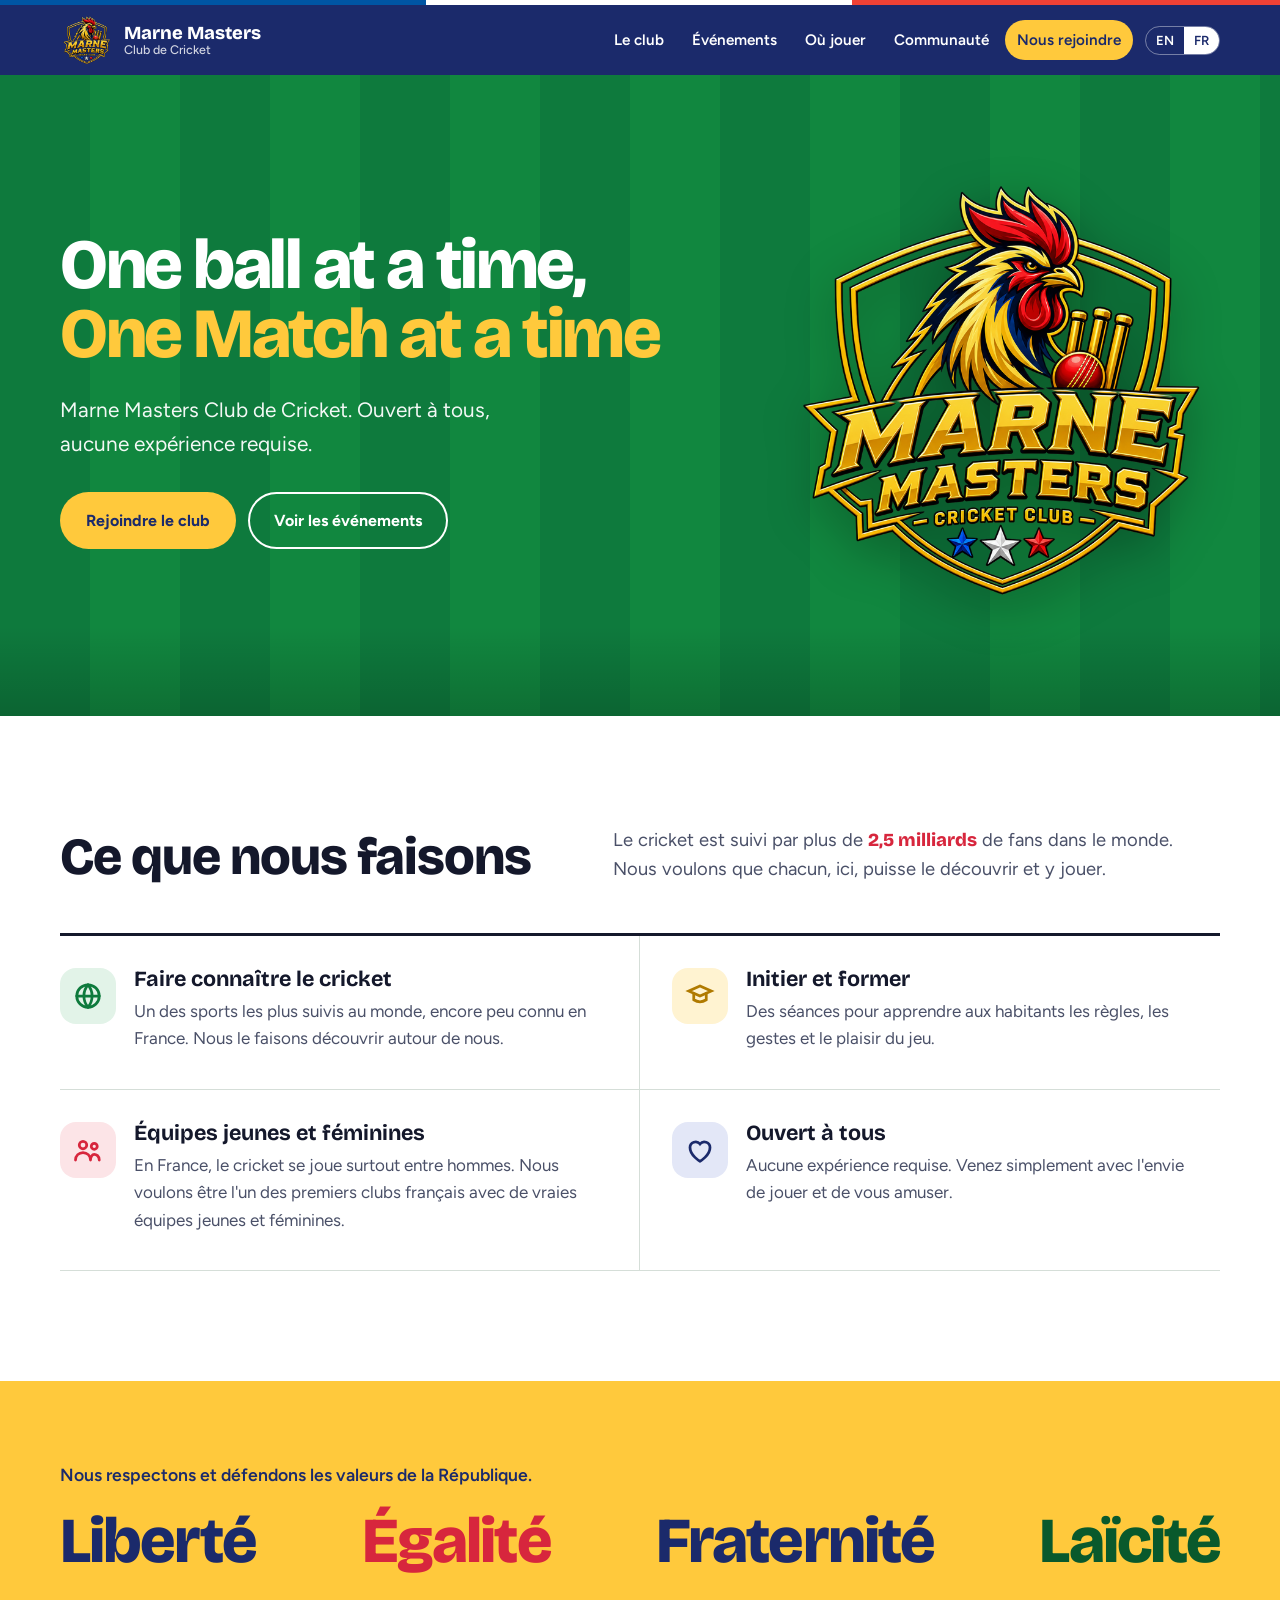
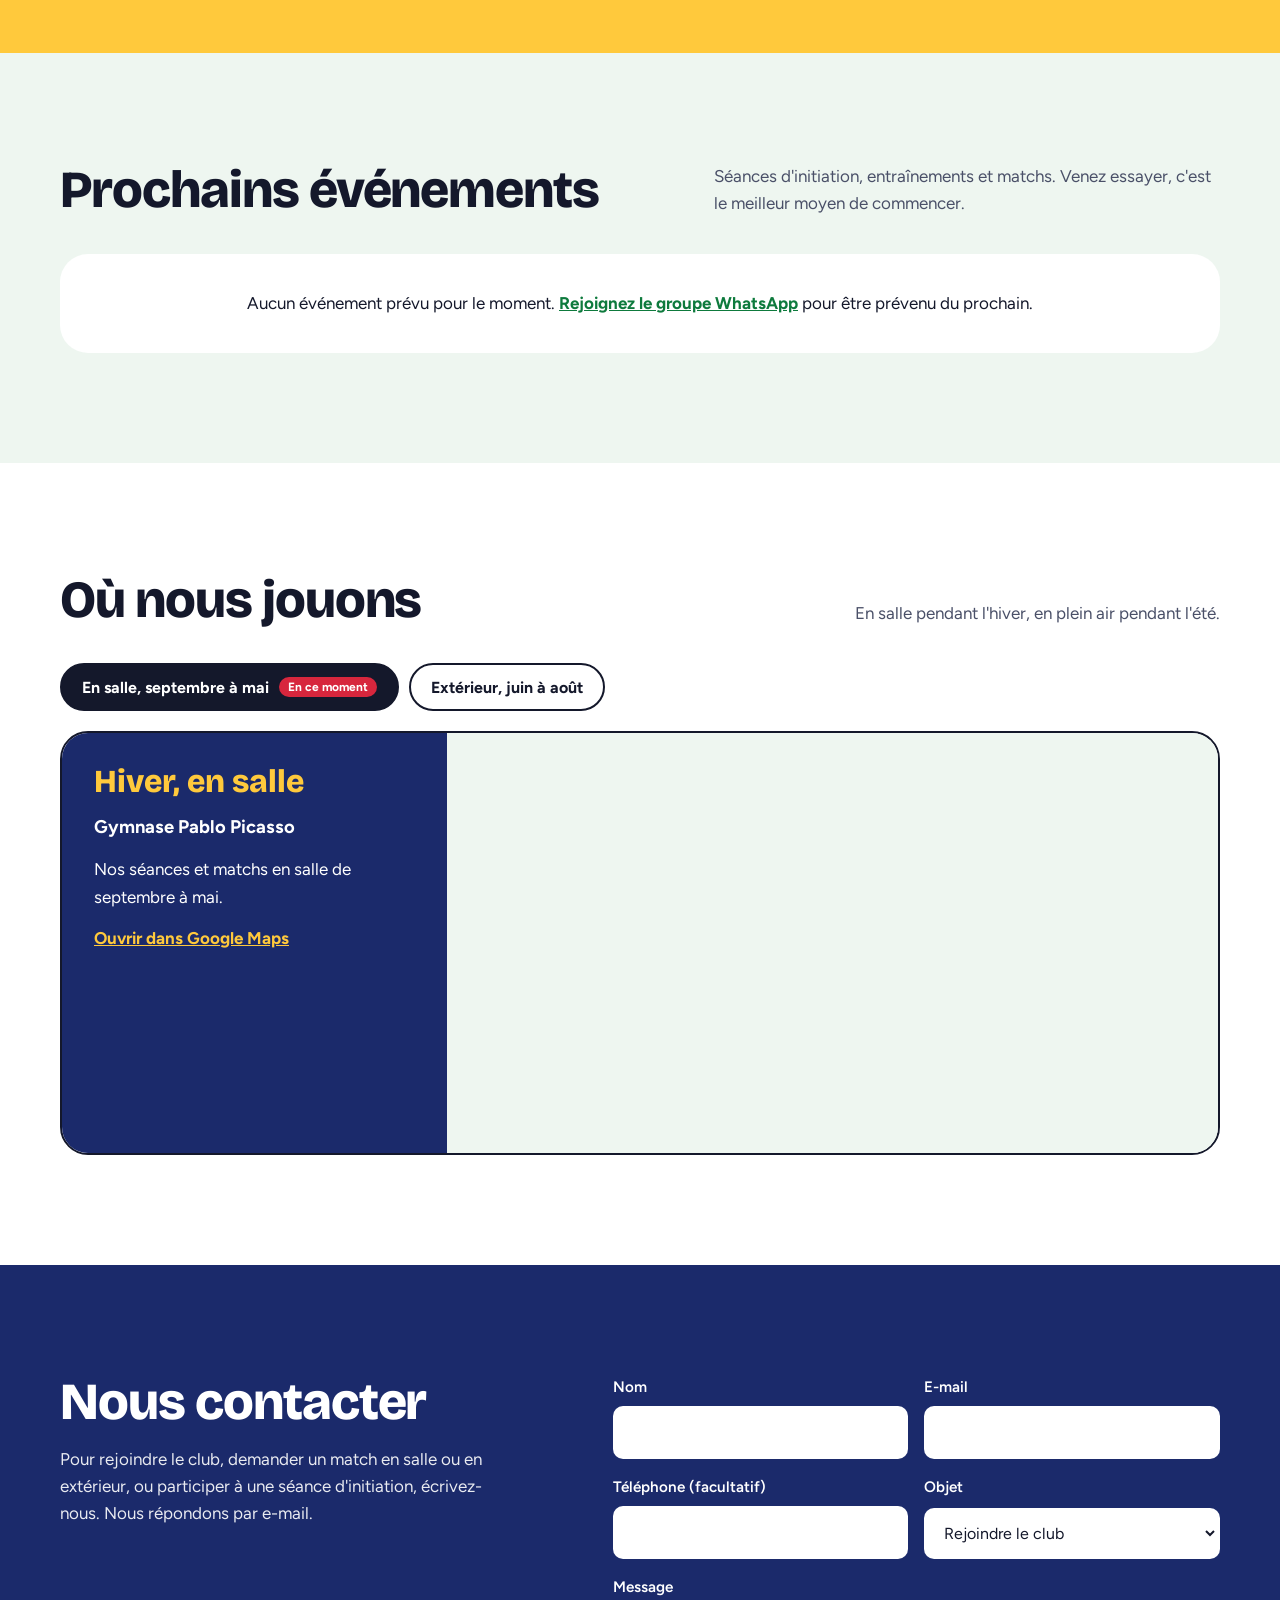
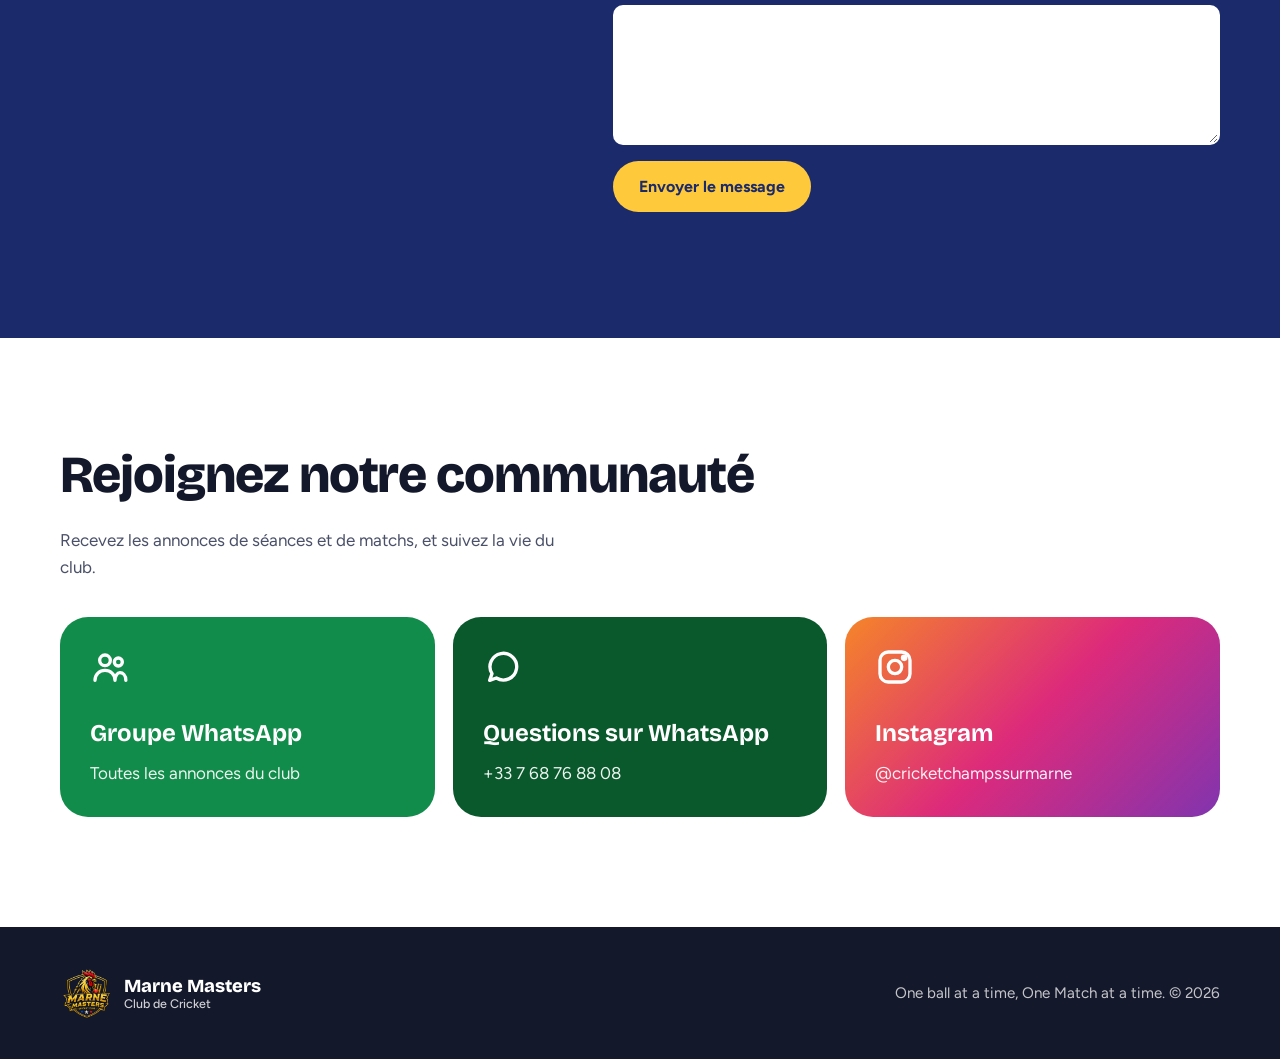
==== index.html @ bacef076 "Add files via upload" ====
<!DOCTYPE html>
<html lang="fr">
<head>
<meta charset="UTF-8">
<meta name="viewport" content="width=device-width, initial-scale=1, viewport-fit=cover">
<title>Marne Masters Club de Cricket</title>
<meta name="description" content="Marne Masters Club de Cricket. One ball at a time, One Match at a time. Ouvert à tous, débutants bienvenus.">
<link rel="icon" type="image/png" href="favicon.png">
<link rel="apple-touch-icon" href="logo.png">
<meta property="og:image" content="logo.png">
<link rel="preconnect" href="https://fonts.googleapis.com">
<link rel="preconnect" href="https://fonts.gstatic.com" crossorigin>
<link href="https://fonts.googleapis.com/css2?family=Bricolage+Grotesque:opsz,wght@12..96,500;12..96,700;12..96,800&family=Figtree:wght@400;500;600;700&display=swap" rel="stylesheet">
<script>
  /* Placeholder badge shown until a logo.png file is added next to this page */
  window.LOGO_FALLBACK = "data:image/svg+xml;utf8," + encodeURIComponent(
    '<svg xmlns="http://www.w3.org/2000/svg" viewBox="0 0 200 200">' +
    '<circle cx="100" cy="100" r="96" fill="#1B2A6B"/>' +
    '<circle cx="100" cy="100" r="84" fill="none" stroke="#FFC93C" stroke-width="4"/>' +
    '<text x="100" y="112" text-anchor="middle" font-family="Arial Black,Arial,sans-serif" font-size="62" font-weight="900" fill="#fff">MM</text>' +
    '<text x="100" y="146" text-anchor="middle" font-family="Arial,sans-serif" font-size="15" font-weight="700" fill="#FFC93C" letter-spacing="3">CRICKET</text>' +
    '<circle cx="100" cy="52" r="13" fill="#D7263D"/>' +
    '<path d="M91 44 Q100 52 91 60 M109 44 Q100 52 109 60" stroke="#fff" stroke-width="1.6" fill="none"/>' +
    '</svg>');
</script>
<style>
:root{
  --pitch:#0E7A3D;
  --pitch-dark:#09592C;
  --navy:#1B2A6B;
  --red:#D7263D;
  --sun:#FFC93C;
  --ink:#14182B;
  --paper:#FFFFFF;
  --mist:#EEF6F0;
  --muted:#4A5068;
  --line:#D5DED8;
  --radius-lg:28px;
  --radius-sm:10px;
}
@media (prefers-color-scheme: dark){
  :root:not([data-theme="light"]){
    --ink:#EEF1F7; --paper:#0F1424; --mist:#151C30; --muted:#AAB1C7; --line:#2A3350;
  }
}
:root[data-theme="dark"]{
  --ink:#EEF1F7; --paper:#0F1424; --mist:#151C30; --muted:#AAB1C7; --line:#2A3350;
}
*,*::before,*::after{box-sizing:border-box}
:root{padding-top:env(safe-area-inset-top,0px);padding-bottom:env(safe-area-inset-bottom,0px)}
html{scroll-behavior:smooth;scroll-padding-top:calc(76px + env(safe-area-inset-top,0px))}
body{margin:0;font-family:"Figtree",system-ui,-apple-system,"Segoe UI",Arial,sans-serif;font-size:1.0625rem;line-height:1.6;color:var(--ink);background:var(--paper)}
img{max-width:100%;display:block}
a{color:inherit}
h1,h2,h3{font-family:"Bricolage Grotesque","Figtree",system-ui,sans-serif;line-height:1.05;margin:0}
h2{font-size:clamp(2rem,4.5vw,3.25rem);font-weight:800;letter-spacing:-.02em}
h3{font-size:1.35rem;font-weight:700}
p{margin:0}
.wrap{width:min(1160px,100% - 40px);margin-inline:auto}
:focus-visible{outline:3px solid var(--sun);outline-offset:3px;border-radius:6px}
@media (prefers-reduced-motion: reduce){*{animation:none!important;transition:none!important;scroll-behavior:auto!important}}

/* ---------- Header ---------- */
.tricolore{height:5px;background:linear-gradient(90deg,#0055A4 0 33.3%,#fff 33.3% 66.6%,#EF4135 66.6%)}
header.top{position:sticky;top:env(safe-area-inset-top,0px);z-index:50;background:var(--navy);color:#fff}
.nav{display:flex;align-items:center;gap:20px;height:70px}
.brand{display:flex;align-items:center;gap:12px;text-decoration:none;font-family:"Bricolage Grotesque",sans-serif;font-weight:800;font-size:1.15rem;line-height:1.1}
.brand img{width:52px;height:52px;object-fit:contain}
.brand small{display:block;font-family:"Figtree",sans-serif;font-weight:500;font-size:.78rem;opacity:.8}
.links{display:flex;gap:4px;margin-left:auto;align-items:center}
.links a{text-decoration:none;padding:8px 12px;border-radius:999px;font-weight:600;font-size:.95rem}
.links a:hover{background:rgba(255,255,255,.12)}
.links a.cta{background:var(--sun);color:var(--navy)}
.links a.cta:hover{background:#ffd76a}
.lang{display:flex;border:1.5px solid rgba(255,255,255,.4);border-radius:999px;overflow:hidden;margin-left:8px}
.lang button{background:none;border:0;color:#fff;font:600 .82rem "Figtree",sans-serif;padding:6px 10px;cursor:pointer}
.lang button[aria-pressed="true"]{background:#fff;color:var(--navy)}
.menu-btn{display:none;margin-left:auto;background:none;border:2px solid rgba(255,255,255,.5);color:#fff;border-radius:10px;padding:6px 12px;font:600 .95rem "Figtree",sans-serif;cursor:pointer}
@media (max-width:900px){
  .menu-btn{display:block}
  .links{display:none;position:absolute;left:0;right:0;top:100%;flex-direction:column;align-items:stretch;background:var(--navy);padding:12px 20px 20px;gap:6px}
  .links.open{display:flex}
  .links a{padding:12px 14px}
  .lang{margin:6px 0 0;align-self:flex-start}
}

/* ---------- Hero: a mown cricket field ---------- */
.hero{position:relative;overflow:hidden;color:#fff;background:
  repeating-linear-gradient(90deg,var(--pitch) 0 90px,#11873F 90px 180px);}
.hero::after{content:"";position:absolute;inset:auto 0 0 0;height:90px;background:linear-gradient(transparent,rgba(0,0,0,.18))}
.hero-grid{position:relative;z-index:1;display:grid;grid-template-columns:1.35fr .9fr;gap:40px;align-items:center;padding:clamp(56px,9vw,110px) 0 clamp(70px,10vw,120px)}
.slogan{text-wrap:balance;font-size:clamp(2.4rem,5.6vw,4.4rem);font-weight:800;letter-spacing:-.035em;line-height:.98}
.slogan span{display:block}
.slogan span:last-child{color:var(--sun)}
.hero p.lead{margin-top:24px;font-size:clamp(1.1rem,1.8vw,1.3rem);max-width:34ch;opacity:.95}
.btns{display:flex;flex-wrap:wrap;gap:12px;margin-top:32px}
.btn{display:inline-flex;align-items:center;gap:10px;padding:14px 24px;border-radius:999px;font-weight:700;text-decoration:none;font-size:1rem;border:2px solid transparent;cursor:pointer;font-family:inherit}
.btn-sun{background:var(--sun);color:var(--navy)}
.btn-sun:hover{background:#ffd76a}
.btn-ghost{border-color:#fff;color:#fff;background:transparent}
.btn-ghost:hover{background:rgba(255,255,255,.12)}
.badge-wrap{position:relative;justify-self:center;width:min(440px,82vw)}
.badge{width:100%;height:auto;filter:drop-shadow(0 14px 24px rgba(0,0,0,.35));animation:land .9s cubic-bezier(.2,.9,.3,1.2) .2s both}
@keyframes land{from{opacity:0;transform:translateY(-40px) scale(.85) rotate(-6deg)}to{opacity:1;transform:none}}
/* the one moment of motion: a ball rolls in and settles at the badge */
@media (max-width:820px){.hero-grid{grid-template-columns:1fr}.badge-wrap{width:min(300px,76vw);order:-1}}

/* ---------- About ---------- */
section{padding:clamp(64px,9vw,110px) 0}
.intro{display:grid;grid-template-columns:1fr 1.2fr;gap:48px;align-items:end;margin-bottom:48px}
.intro p{color:var(--muted);font-size:1.15rem;max-width:52ch}
.fans{font-family:"Bricolage Grotesque",sans-serif;font-weight:800;color:var(--red)}
.pillars{display:grid;grid-template-columns:repeat(2,1fr);gap:0;border-top:3px solid var(--ink)}
.pillar{padding:32px 32px 36px 0;border-bottom:1px solid var(--line);display:grid;grid-template-columns:56px 1fr;gap:18px}
.pillar:nth-child(odd){border-right:1px solid var(--line)}
.pillar:nth-child(even){padding-left:32px}
.pillar .ico{width:56px;height:56px;border-radius:16px;display:grid;place-items:center}
.pillar p{color:var(--muted);margin-top:8px}
@media (max-width:820px){.intro{grid-template-columns:1fr;gap:16px}.pillars{grid-template-columns:1fr}.pillar,.pillar:nth-child(even){padding:28px 0;border-right:0}}

/* ---------- Values ---------- */
.values{background:var(--sun);color:var(--navy);padding:clamp(48px,7vw,80px) 0}
.values-row{display:flex;flex-wrap:wrap;justify-content:space-between;gap:8px 24px;margin-top:20px}
.values-row b{font-family:"Bricolage Grotesque",sans-serif;font-weight:800;font-size:clamp(2rem,5.5vw,4rem);letter-spacing:-.03em;line-height:1}
.values-row b:nth-child(2){color:var(--red)}
.values-row b:nth-child(4){color:var(--pitch-dark)}
.values p{font-weight:600;font-size:1.1rem}

/* ---------- Events ---------- */
.events{background:var(--mist)}
.section-head{display:flex;justify-content:space-between;align-items:end;gap:24px;flex-wrap:wrap;margin-bottom:36px}
.section-head p{color:var(--muted);max-width:46ch}
.event-list{display:grid;gap:16px}
.event{display:grid;grid-template-columns:110px 1fr auto;gap:28px;align-items:center;background:var(--paper);border-radius:var(--radius-lg);padding:22px 28px;border-left:8px solid var(--pitch)}
.event:nth-child(3n+2){border-left-color:var(--red)}
.event:nth-child(3n+3){border-left-color:var(--navy)}
.date{text-align:center;line-height:1}
.date .d{font-family:"Bricolage Grotesque",sans-serif;font-weight:800;font-size:3rem}
.date .m{font-weight:700;font-size:1rem;margin-top:4px;text-transform:capitalize}
.date .w{font-size:.85rem;color:var(--muted);margin-top:4px;text-transform:capitalize}
.event .meta{color:var(--muted);font-weight:600;font-size:.95rem;margin-top:6px}
.event .details{margin-top:6px}
.tag{background:var(--sun);color:var(--navy);font-weight:700;font-size:.85rem;padding:6px 14px;border-radius:999px;white-space:nowrap}
.empty{background:var(--paper);border-radius:var(--radius-lg);padding:36px;text-align:center}
.empty a{font-weight:700;color:var(--pitch)}
@media (max-width:640px){.event{grid-template-columns:72px 1fr;padding:20px}.date .d{font-size:2.2rem}.tag{grid-column:2;justify-self:start}}

/* ---------- Map ---------- */
.tabs{display:flex;gap:10px;flex-wrap:wrap;margin-bottom:20px}
.tab{font:700 1rem "Figtree",sans-serif;padding:12px 20px;border-radius:999px;border:2px solid var(--ink);background:transparent;color:var(--ink);cursor:pointer;display:flex;align-items:center;gap:10px}
.tab[aria-selected="true"]{background:var(--ink);color:var(--paper)}
.now{background:var(--red);color:#fff;font-size:.75rem;padding:3px 9px;border-radius:999px}
.map-card{display:grid;grid-template-columns:1fr 2fr;border-radius:var(--radius-lg);overflow:hidden;border:2px solid var(--ink)}
.map-info{padding:32px;background:var(--navy);color:#fff;display:flex;flex-direction:column;gap:14px}
.map-info .season{font-family:"Bricolage Grotesque",sans-serif;font-weight:800;font-size:2rem;line-height:1.05;color:var(--sun)}
.map-info a{font-weight:700;color:var(--sun)}
.map-frame{min-height:420px;background:var(--mist)}
.map-frame iframe{width:100%;height:100%;min-height:420px;border:0;display:block}
@media (max-width:820px){.map-card{grid-template-columns:1fr}.map-frame,.map-frame iframe{min-height:340px}}

/* ---------- Contact ---------- */
.contact{background:var(--navy);color:#fff}
.contact-grid{display:grid;grid-template-columns:.9fr 1.1fr;gap:56px}
.contact .side p{opacity:.9;margin-top:16px;max-width:40ch}
form{display:grid;gap:16px;grid-template-columns:1fr 1fr}
.field{display:grid;gap:6px}
.field.full{grid-column:1/-1}
label{font-weight:600;font-size:.95rem}
input,select,textarea{font:inherit;font-size:1rem;color:var(--ink);background:#fff;border:2px solid transparent;border-radius:var(--radius-sm);padding:12px 14px;width:100%}
input:focus,select:focus,textarea:focus{outline:none;border-color:var(--sun)}
textarea{min-height:140px;resize:vertical}
.hp{position:absolute;left:-9999px}
.status{grid-column:1/-1;font-weight:600;border-radius:var(--radius-sm);padding:0}
.status.ok{background:#E3F6E9;color:var(--pitch-dark);padding:14px 16px}
.status.err{background:#FCE4E7;color:#9B1527;padding:14px 16px}
@media (max-width:820px){.contact-grid{grid-template-columns:1fr;gap:32px}form{grid-template-columns:1fr}}

/* ---------- Community ---------- */
.community-grid{display:grid;grid-template-columns:repeat(3,1fr);gap:18px}
.social{display:flex;flex-direction:column;gap:14px;padding:30px;border-radius:var(--radius-lg);text-decoration:none;color:#fff;min-height:200px;transition:transform .2s}
.social:hover{transform:translateY(-4px)}
.social svg{width:40px;height:40px}
.social strong{font-family:"Bricolage Grotesque",sans-serif;font-size:1.5rem;line-height:1.1;margin-top:auto}
.social span{opacity:.92}
.s-group{background:#128C4A}
.s-chat{background:var(--pitch-dark)}
.s-insta{background:linear-gradient(135deg,#F58529,#DD2A7B 50%,#8134AF)}
@media (max-width:820px){.community-grid{grid-template-columns:1fr}.social{min-height:0}}

footer{background:var(--ink);color:var(--paper);padding:40px 0}
.foot{display:flex;flex-wrap:wrap;justify-content:space-between;align-items:center;gap:20px}
.foot p{opacity:.75;font-size:.95rem}
</style>
</head>
<body>

<div class="tricolore" aria-hidden="true"></div>
<header class="top">
  <nav class="wrap nav" aria-label="Main">
    <a class="brand" href="#top">
      <img src="logo.png" alt="" onerror="this.onerror=null;this.src=LOGO_FALLBACK">
      <span>Marne Masters<small>Club de Cricket</small></span>
    </a>
    <button class="menu-btn" aria-expanded="false" aria-controls="links" data-i18n="menu">Menu</button>
    <div class="links" id="links">
      <a href="#about" data-i18n="nav_about">Le club</a>
      <a href="#events" data-i18n="nav_events">Événements</a>
      <a href="#where" data-i18n="nav_where">Où jouer</a>
      <a href="#community" data-i18n="nav_community">Communauté</a>
      <a href="#contact" class="cta" data-i18n="nav_join">Nous rejoindre</a>
      <div class="lang" role="group" aria-label="Language">
        <button type="button" data-lang="en" aria-pressed="false" lang="en">EN</button>
        <button type="button" data-lang="fr" aria-pressed="true" lang="fr">FR</button>
      </div>
    </div>
  </nav>
</header>

<main id="top">
  <!-- HERO -->
  <div class="hero">
    <div class="wrap hero-grid">
      <div>
        <h1 class="slogan"><span>One ball at a time,</span><span>One Match at a time</span></h1>
        <p class="lead" data-i18n="hero_lead">Marne Masters Club de Cricket. Ouvert à tous, aucune expérience requise.</p>
        <div class="btns">
          <a class="btn btn-sun" href="#contact" data-i18n="hero_join">Rejoindre le club</a>
          <a class="btn btn-ghost" href="#events" data-i18n="hero_events">Voir les événements</a>
        </div>
      </div>
      <div class="badge-wrap">
        <img class="badge" src="logo.png" alt="Logo Marne Masters Club de Cricket" onerror="this.onerror=null;this.src=LOGO_FALLBACK">
      </div>
    </div>
  </div>

  <!-- ABOUT -->
  <section id="about">
    <div class="wrap">
      <div class="intro">
        <h2 data-i18n="about_title">Ce que nous faisons</h2>
        <p data-i18n-html="about_intro">Le cricket est suivi par plus de <span class="fans">2,5 milliards</span> de fans dans le monde. Nous voulons que chacun, ici, puisse le découvrir et y jouer.</p>
      </div>
      <div class="pillars">
        <div class="pillar">
          <div class="ico" style="background:#E2F3E8" aria-hidden="true">
            <svg width="30" height="30" viewBox="0 0 24 24" fill="none" stroke="#0E7A3D" stroke-width="2.2" stroke-linecap="round"><circle cx="12" cy="12" r="9"/><path d="M3 12h18M12 3a14 14 0 0 1 0 18M12 3a14 14 0 0 0 0 18"/></svg>
          </div>
          <div><h3 data-i18n="p1_t">Faire connaître le cricket</h3><p data-i18n="p1_d">Un des sports les plus suivis au monde, encore peu connu en France. Nous le faisons découvrir autour de nous.</p></div>
        </div>
        <div class="pillar">
          <div class="ico" style="background:#FFF3D1" aria-hidden="true">
            <svg width="30" height="30" viewBox="0 0 24 24" fill="none" stroke="#B07A00" stroke-width="2.2" stroke-linecap="round"><path d="M3 8l9-4 9 4-9 4z"/><path d="M7 10v5c3 2 7 2 10 0v-5"/></svg>
          </div>
          <div><h3 data-i18n="p2_t">Initier et former</h3><p data-i18n="p2_d">Des séances pour apprendre aux habitants les règles, les gestes et le plaisir du jeu.</p></div>
        </div>
        <div class="pillar">
          <div class="ico" style="background:#FCE4E7" aria-hidden="true">
            <svg width="30" height="30" viewBox="0 0 24 24" fill="none" stroke="#D7263D" stroke-width="2.2" stroke-linecap="round"><circle cx="8" cy="8" r="3"/><circle cx="17" cy="9" r="2.4"/><path d="M2 20c0-3.5 2.7-6 6-6s6 2.5 6 6M14 20c0-2.6 1.4-4.6 3-4.6s4 1.4 4 4.6"/></svg>
          </div>
          <div><h3 data-i18n="p3_t">Équipes jeunes et féminines</h3><p data-i18n="p3_d">En France, le cricket se joue surtout entre hommes. Nous voulons être l'un des premiers clubs français avec de vraies équipes jeunes et féminines.</p></div>
        </div>
        <div class="pillar">
          <div class="ico" style="background:#E3E7F7" aria-hidden="true">
            <svg width="30" height="30" viewBox="0 0 24 24" fill="none" stroke="#1B2A6B" stroke-width="2.2" stroke-linecap="round"><path d="M12 21s-8-4.6-8-11a4.5 4.5 0 0 1 8-2.8A4.5 4.5 0 0 1 20 10c0 6.4-8 11-8 11z"/></svg>
          </div>
          <div><h3 data-i18n="p4_t">Ouvert à tous</h3><p data-i18n="p4_d">Aucune expérience requise. Venez simplement avec l'envie de jouer et de vous amuser.</p></div>
        </div>
      </div>
    </div>
  </section>

  <!-- VALUES -->
  <div class="values">
    <div class="wrap">
      <p data-i18n="values_lead">Nous respectons et défendons les valeurs de la République.</p>
      <div class="values-row" lang="fr">
        <b>Liberté</b><b>Égalité</b><b>Fraternité</b><b>Laïcité</b>
      </div>
    </div>
  </div>

  <!-- EVENTS -->
  <section id="events" class="events">
    <div class="wrap">
      <div class="section-head">
        <h2 data-i18n="events_title">Prochains événements</h2>
        <p data-i18n="events_sub">Séances d'initiation, entraînements et matchs. Venez essayer, c'est le meilleur moyen de commencer.</p>
      </div>
      <div class="event-list" id="event-list" aria-live="polite"></div>
    </div>
  </section>

  <!-- WHERE WE PLAY -->
  <section id="where">
    <div class="wrap">
      <div class="section-head">
        <h2 data-i18n="where_title">Où nous jouons</h2>
        <p data-i18n="where_sub">En salle pendant l'hiver, en plein air pendant l'été.</p>
      </div>
      <div class="tabs" role="tablist">
        <button class="tab" role="tab" id="tab-indoor" aria-controls="map-panel" data-venue="indoor"><span data-i18n="tab_indoor">En salle, septembre à mai</span></button>
        <button class="tab" role="tab" id="tab-outdoor" aria-controls="map-panel" data-venue="outdoor"><span data-i18n="tab_outdoor">Extérieur, juin à août</span></button>
      </div>
      <div class="map-card" id="map-panel" role="tabpanel">
        <div class="map-info">
          <div class="season" id="venue-season"></div>
          <p id="venue-name" style="font-weight:700;font-size:1.15rem"></p>
          <p id="venue-desc"></p>
          <a id="venue-link" target="_blank" rel="noopener" data-i18n="open_maps">Ouvrir dans Google Maps</a>
        </div>
        <div class="map-frame">
          <iframe id="venue-map" title="Map" loading="lazy" allowfullscreen referrerpolicy="strict-origin-when-cross-origin"></iframe>
        </div>
      </div>
    </div>
  </section>

  <!-- CONTACT -->
  <section id="contact" class="contact">
    <div class="wrap contact-grid">
      <div class="side">
        <h2 data-i18n="contact_title">Nous contacter</h2>
        <p data-i18n="contact_sub">Pour rejoindre le club, demander un match en salle ou en extérieur, ou participer à une séance d'initiation, écrivez-nous. Nous répondons par e-mail.</p>
      </div>
      <form id="contact-form" action="https://formsubmit.co/cricketchampssurmarne@gmail.com" method="POST">
        <input type="text" name="_honey" class="hp" tabindex="-1" autocomplete="off" aria-hidden="true">
        <input type="hidden" name="_captcha" value="false">
        <input type="hidden" name="_template" value="table">
        <div class="field">
          <label for="f-name" data-i18n="f_name">Nom</label>
          <input id="f-name" name="name" required autocomplete="name">
        </div>
        <div class="field">
          <label for="f-email" data-i18n="f_email">E-mail</label>
          <input id="f-email" name="email" type="email" required autocomplete="email">
        </div>
        <div class="field">
          <label for="f-phone" data-i18n="f_phone">Téléphone (facultatif)</label>
          <input id="f-phone" name="phone" type="tel" autocomplete="tel">
        </div>
        <div class="field">
          <label for="f-reason" data-i18n="f_reason">Objet</label>
          <select id="f-reason" name="reason" required>
            <option value="Join the club" data-i18n="r_join">Rejoindre le club</option>
            <option value="Session d'initiation" data-i18n="r_init">Participer à une séance d'initiation</option>
            <option value="Match request - indoor" data-i18n="r_indoor">Demander un match en salle</option>
            <option value="Match request - outdoor" data-i18n="r_outdoor">Demander un match en extérieur</option>
            <option value="Other" data-i18n="r_other">Autre question</option>
          </select>
        </div>
        <div class="field full">
          <label for="f-msg" data-i18n="f_msg">Message</label>
          <textarea id="f-msg" name="message" required></textarea>
        </div>
        <div class="field full">
          <button class="btn btn-sun" type="submit" id="f-submit" data-i18n="f_send" style="justify-self:start">Envoyer le message</button>
        </div>
        <p class="status" id="f-status" role="status"></p>
      </form>
    </div>
  </section>

  <!-- COMMUNITY -->
  <section id="community">
    <div class="wrap">
      <div class="section-head">
        <h2 data-i18n="comm_title">Rejoignez notre communauté</h2>
        <p data-i18n="comm_sub">Recevez les annonces de séances et de matchs, et suivez la vie du club.</p>
      </div>
      <div class="community-grid">
        <a class="social s-group" href="https://chat.whatsapp.com/HmHMP0PpFwy5ePC0eLAhVS" target="_blank" rel="noopener">
          <svg viewBox="0 0 24 24" fill="none" stroke="#fff" stroke-width="2" stroke-linecap="round"><circle cx="9" cy="8" r="3.2"/><circle cx="17" cy="9" r="2.4"/><path d="M3 20c0-3.5 2.7-6 6-6s6 2.5 6 6M15 20c0-2.6 1.4-4.6 3-4.6s3.5 1.4 3.5 4.6"/></svg>
          <strong data-i18n="c1_t">Groupe WhatsApp</strong>
          <span data-i18n="c1_d">Toutes les annonces du club</span>
        </a>
        <a class="social s-chat" href="https://wa.me/33768768808" target="_blank" rel="noopener">
          <svg viewBox="0 0 24 24" fill="none" stroke="#fff" stroke-width="2" stroke-linejoin="round"><path d="M4 20l1.4-4A8 8 0 1 1 8 18.6z"/></svg>
          <strong data-i18n="c2_t">Questions sur WhatsApp</strong>
          <span>+33 7 68 76 88 08</span>
        </a>
        <a class="social s-insta" href="https://www.instagram.com/cricketchampssurmarne/" target="_blank" rel="noopener">
          <svg viewBox="0 0 24 24" fill="none" stroke="#fff" stroke-width="2"><rect x="3" y="3" width="18" height="18" rx="5"/><circle cx="12" cy="12" r="4"/><circle cx="17.5" cy="6.5" r="1" fill="#fff"/></svg>
          <strong>Instagram</strong>
          <span>@cricketchampssurmarne</span>
        </a>
      </div>
    </div>
  </section>
</main>

<footer>
  <div class="wrap foot">
    <a class="brand" href="#top">
      <img src="logo.png" alt="" onerror="this.onerror=null;this.src=LOGO_FALLBACK">
      <span>Marne Masters<small>Club de Cricket</small></span>
    </a>
    <p>One ball at a time, One Match at a time. &copy; <span id="year"></span></p>
  </div>
</footer>

<!-- Events are edited in events.js -->
<script src="events.js"></script>
<script>
/* ---------------- Translations ---------------- */
const T = {
  fr:{
    menu:"Menu",nav_about:"Le club",nav_events:"Événements",nav_where:"Où jouer",nav_community:"Communauté",nav_join:"Nous rejoindre",
    hero_lead:"Marne Masters Club de Cricket. Ouvert à tous, aucune expérience requise.",hero_join:"Rejoindre le club",hero_events:"Voir les événements",
    about_title:"Ce que nous faisons",
    about_intro:'Le cricket est suivi par plus de <span class="fans">2,5 milliards</span> de fans dans le monde. Nous voulons que chacun, ici, puisse le découvrir et y jouer.',
    p1_t:"Faire connaître le cricket",p1_d:"Un des sports les plus suivis au monde, encore peu connu en France. Nous le faisons découvrir autour de nous.",
    p2_t:"Initier et former",p2_d:"Des séances pour apprendre aux habitants les règles, les gestes et le plaisir du jeu.",
    p3_t:"Équipes jeunes et féminines",p3_d:"En France, le cricket se joue surtout entre hommes. Nous voulons être l'un des premiers clubs français avec de vraies équipes jeunes et féminines.",
    p4_t:"Ouvert à tous",p4_d:"Aucune expérience requise. Venez simplement avec l'envie de jouer et de vous amuser.",
    values_lead:"Nous respectons et défendons les valeurs de la République.",
    events_title:"Prochains événements",events_sub:"Séances d'initiation, entraînements et matchs. Venez essayer, c'est le meilleur moyen de commencer.",
    events_empty:'Aucun événement prévu pour le moment. <a href="https://chat.whatsapp.com/HmHMP0PpFwy5ePC0eLAhVS" target="_blank" rel="noopener">Rejoignez le groupe WhatsApp</a> pour être prévenu du prochain.',
    where_title:"Où nous jouons",where_sub:"En salle pendant l'hiver, en plein air pendant l'été.",
    tab_indoor:"En salle, septembre à mai",tab_outdoor:"Extérieur, juin à août",now:"En ce moment",
    in_season:"Hiver, en salle",in_name:"Gymnase Pablo Picasso",in_desc:"Nos séances et matchs en salle de septembre à mai.",
    out_season:"Été, en extérieur",out_name:"Terrain extérieur",out_desc:"Nos séances et matchs en plein air de juin à août.",
    open_maps:"Ouvrir dans Google Maps",
    contact_title:"Nous contacter",contact_sub:"Pour rejoindre le club, demander un match en salle ou en extérieur, ou participer à une séance d'initiation, écrivez-nous. Nous répondons par e-mail.",
    f_name:"Nom",f_email:"E-mail",f_phone:"Téléphone (facultatif)",f_reason:"Objet",f_msg:"Message",f_send:"Envoyer le message",f_sending:"Envoi en cours…",
    r_join:"Rejoindre le club",r_init:"Participer à une séance d'initiation",r_indoor:"Demander un match en salle",r_outdoor:"Demander un match en extérieur",r_other:"Autre question",
    f_ok:"Message envoyé. Nous vous répondrons bientôt par e-mail.",
    f_err:"Le message n'a pas pu être envoyé. Vérifiez votre connexion et réessayez, ou écrivez-nous sur WhatsApp au +33 7 68 76 88 08.",
    comm_title:"Rejoignez notre communauté",comm_sub:"Recevez les annonces de séances et de matchs, et suivez la vie du club.",
    c1_t:"Groupe WhatsApp",c1_d:"Toutes les annonces du club",c2_t:"Questions sur WhatsApp"
  },
  en:{
    menu:"Menu",nav_about:"The club",nav_events:"Events",nav_where:"Where we play",nav_community:"Community",nav_join:"Join us",
    hero_lead:"Marne Masters Club de Cricket. Open to everyone, no experience needed.",hero_join:"Join the club",hero_events:"See upcoming events",
    about_title:"What we do",
    about_intro:'Cricket is followed by over <span class="fans">2.5 billion</span> fans worldwide. We want everyone here to be able to discover it and play.',
    p1_t:"Promote cricket",p1_d:"One of the most followed sports in the world, still little known in France. We bring it to our community.",
    p2_t:"Teach and train",p2_d:"Sessions that teach local residents the rules, the skills and the joy of the game.",
    p3_t:"Junior and women's teams",p3_d:"In France, cricket is mostly played by men. We aim to be one of the first French clubs with proper junior and women's teams.",
    p4_t:"Open to everyone",p4_d:"No prior experience required. Just bring the spirit to play and enjoy the game.",
    values_lead:"We respect and uphold the values of the French Republic.",
    events_title:"Upcoming events",events_sub:"Beginner sessions, training and matches. Coming along is the best way to start.",
    events_empty:'No events scheduled right now. <a href="https://chat.whatsapp.com/HmHMP0PpFwy5ePC0eLAhVS" target="_blank" rel="noopener">Join the WhatsApp community</a> to hear about the next one.',
    where_title:"Where we play",where_sub:"Indoors in winter, outdoors in summer.",
    tab_indoor:"Indoor, September to May",tab_outdoor:"Outdoor, June to August",now:"Now",
    in_season:"Winter, indoor",in_name:"Gymnase Pablo Picasso",in_desc:"Our indoor sessions and matches from September to May.",
    out_season:"Summer, outdoor",out_name:"Outdoor ground",out_desc:"Our outdoor sessions and matches from June to August.",
    open_maps:"Open in Google Maps",
    contact_title:"Contact us",contact_sub:"To join the club, request a match indoor or outdoor, or take part in a session d'initiation (beginner session), send us a message. We reply by email.",
    f_name:"Name",f_email:"Email",f_phone:"Phone (optional)",f_reason:"Subject",f_msg:"Message",f_send:"Send message",f_sending:"Sending…",
    r_join:"Join the club",r_init:"Take part in a session d'initiation",r_indoor:"Request an indoor match",r_outdoor:"Request an outdoor match",r_other:"Other question",
    f_ok:"Message sent. We'll reply by email soon.",
    f_err:"The message couldn't be sent. Check your connection and try again, or message us on WhatsApp at +33 7 68 76 88 08.",
    comm_title:"Join our community",comm_sub:"Get announcements about sessions and matches, and follow club life.",
    c1_t:"WhatsApp community",c1_d:"All club announcements",c2_t:"Questions on WhatsApp"
  }
};

const VENUES = {
  indoor:{
    map:"https://www.google.com/maps/embed?pb=!1m14!1m8!1m3!1d4462.012967747419!2d2.6106966708455737!3d48.84065937995965!3m2!1i1024!2i768!4f13.1!3m3!1m2!1s0x47e60fc3458d9f41%3A0xbe641aef6d94e87e!2sGymnase%20Pablo%20Picasso!5e1!3m2!1sen!2sfr!4v1791531124717!5m2!1sen!2sfr",
    link:"https://www.google.com/maps/search/?api=1&query=48.84065937995965,2.6106966708455737",
    keys:["in_season","in_name","in_desc"]
  },
  outdoor:{
    map:"https://www.google.com/maps/embed?pb=!1m10!1m8!1m3!1d2652.5921839871853!2d2.5849636694031535!3d48.850788763892794!3m2!1i1024!2i768!4f13.1!5e1!3m2!1sen!2sfr!4v1791531192126!5m2!1sen!2sfr",
    link:"https://www.google.com/maps/search/?api=1&query=48.850788763892794,2.5849636694031535",
    keys:["out_season","out_name","out_desc"]
  }
};

let lang = "fr";
try { lang = localStorage.getItem("mm-lang") || "fr"; } catch(e){}
const month = new Date().getMonth() + 1;
const currentVenue = (month >= 6 && month <= 8) ? "outdoor" : "indoor";
let venue = currentVenue;

function setLang(l){
  lang = l;
  document.documentElement.lang = l;
  try { localStorage.setItem("mm-lang", l); } catch(e){}
  document.querySelectorAll("[data-i18n]").forEach(el => { const v = T[l][el.dataset.i18n]; if (v) el.textContent = v; });
  document.querySelectorAll("[data-i18n-html]").forEach(el => { el.innerHTML = T[l][el.dataset.i18nHtml]; });
  document.querySelectorAll(".lang button").forEach(b => b.setAttribute("aria-pressed", b.dataset.lang === l));
  markNow(); showVenue(venue, false); renderEvents();
}

/* ---------------- Events ---------------- */
function esc(s){ return String(s ?? "").replace(/[&<>"']/g, c => ({"&":"&amp;","<":"&lt;",">":"&gt;",'"':"&quot;","'":"&#39;"}[c])); }
function renderEvents(){
  const list = document.getElementById("event-list");
  const today = new Date(); today.setHours(0,0,0,0);
  const pick = (e, k) => (lang === "en" && e[k + "_en"]) ? e[k + "_en"] : e[k];
  const items = (typeof EVENTS !== "undefined" ? EVENTS : [])
    .map(e => ({...e, title:pick(e,"title"), place:pick(e,"place"), details:pick(e,"details"), tag:pick(e,"tag"), d:new Date(e.date + "T00:00:00")}))
    .filter(e => !isNaN(e.d) && e.d >= today)
    .sort((a,b) => a.d - b.d);
  if (!items.length){ list.innerHTML = `<div class="empty">${T[lang].events_empty}</div>`; return; }
  const loc = lang === "fr" ? "fr-FR" : "en-GB";
  list.innerHTML = items.map(e => `
    <article class="event">
      <div class="date">
        <div class="d">${e.d.getDate()}</div>
        <div class="m">${e.d.toLocaleDateString(loc,{month:"short"})} ${e.d.getFullYear() !== today.getFullYear() ? e.d.getFullYear() : ""}</div>
        <div class="w">${e.d.toLocaleDateString(loc,{weekday:"long"})}</div>
      </div>
      <div>
        <h3>${esc(e.title)}</h3>
        <p class="meta">${[e.time, e.place].filter(Boolean).map(esc).join(", ")}</p>
        ${e.details ? `<p class="details">${esc(e.details)}</p>` : ""}
      </div>
      ${e.tag ? `<span class="tag">${esc(e.tag)}</span>` : ""}
    </article>`).join("");
}

/* ---------------- Map ---------------- */
function markNow(){
  document.querySelectorAll(".tab .now").forEach(n => n.remove());
  const b = document.createElement("span"); b.className = "now"; b.textContent = T[lang].now;
  document.getElementById("tab-" + currentVenue).appendChild(b);
}
function showVenue(v, reloadMap = true){
  venue = v;
  const V = VENUES[v];
  document.querySelectorAll(".tab").forEach(t => t.setAttribute("aria-selected", t.dataset.venue === v));
  document.getElementById("venue-season").textContent = T[lang][V.keys[0]];
  document.getElementById("venue-name").textContent = T[lang][V.keys[1]];
  document.getElementById("venue-desc").textContent = T[lang][V.keys[2]];
  document.getElementById("venue-link").href = V.link;
  const f = document.getElementById("venue-map");
  if (reloadMap || !f.src) f.src = V.map;
  f.title = T[lang][V.keys[1]];
}
document.querySelectorAll(".tab").forEach(t => t.addEventListener("click", () => showVenue(t.dataset.venue)));

/* ---------------- Contact form (FormSubmit -> email) ---------------- */
const form = document.getElementById("contact-form");
form.addEventListener("submit", async ev => {
  ev.preventDefault();
  const status = document.getElementById("f-status"), btn = document.getElementById("f-submit");
  status.className = "status"; status.textContent = "";
  btn.disabled = true; btn.textContent = T[lang].f_sending;
  const data = Object.fromEntries(new FormData(form));
  data._subject = "Marne Masters website: " + data.reason + " (" + data.name + ")";
  data._replyto = data.email;
  try {
    const r = await fetch("https://formsubmit.co/ajax/cricketchampssurmarne@gmail.com", {
      method:"POST", headers:{"Content-Type":"application/json","Accept":"application/json"}, body:JSON.stringify(data)
    });
    const j = await r.json().catch(() => ({}));
    if (!r.ok || j.success === "false" || j.success === false) throw new Error(j.message || "error");
    status.className = "status ok"; status.textContent = T[lang].f_ok; form.reset();
  } catch(e){
    status.className = "status err"; status.textContent = T[lang].f_err;
  } finally {
    btn.disabled = false; btn.textContent = T[lang].f_send;
  }
});

/* ---------------- Menu, language, year ---------------- */
const menuBtn = document.querySelector(".menu-btn"), links = document.getElementById("links");
menuBtn.addEventListener("click", () => { const o = links.classList.toggle("open"); menuBtn.setAttribute("aria-expanded", o); });
links.querySelectorAll("a").forEach(a => a.addEventListener("click", () => { links.classList.remove("open"); menuBtn.setAttribute("aria-expanded", false); }));
document.querySelectorAll(".lang button").forEach(b => b.addEventListener("click", () => setLang(b.dataset.lang)));
document.getElementById("year").textContent = new Date().getFullYear();

showVenue(currentVenue);
setLang(lang);
</script>
</body>
</html>
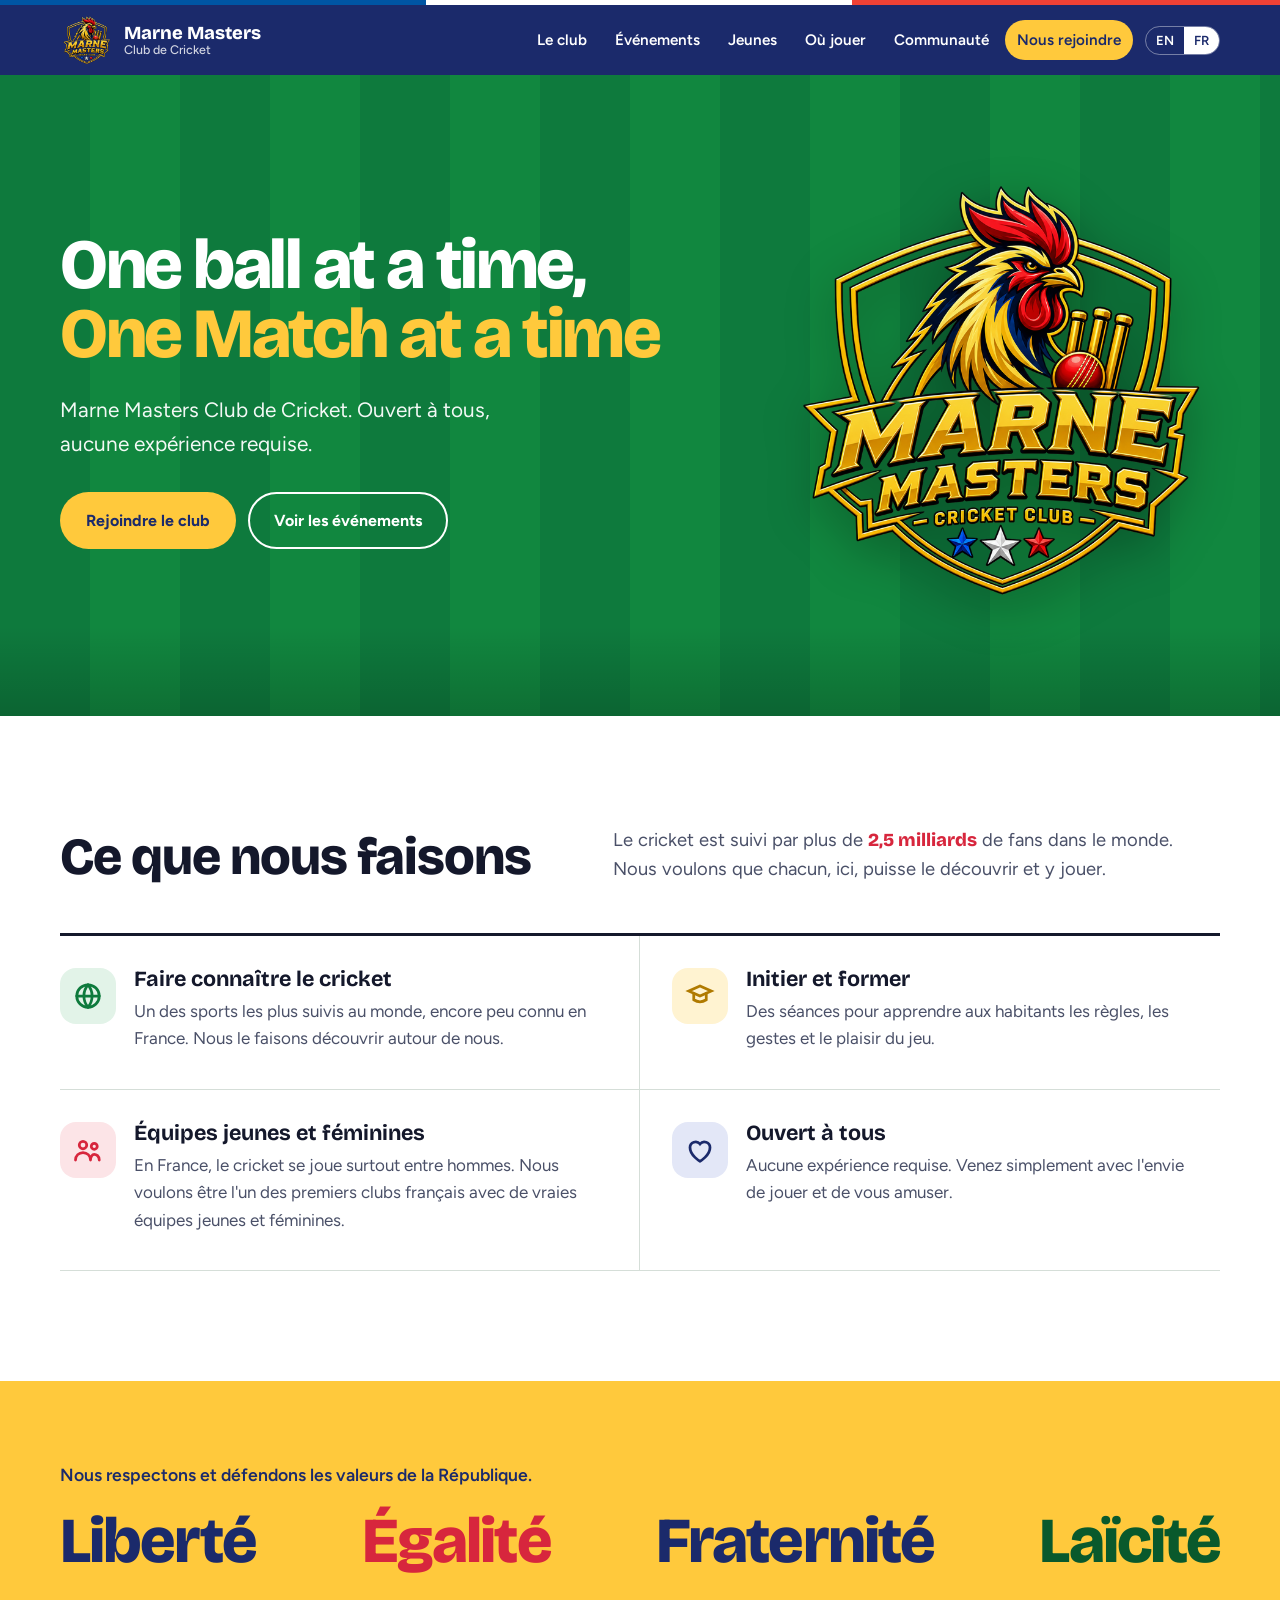
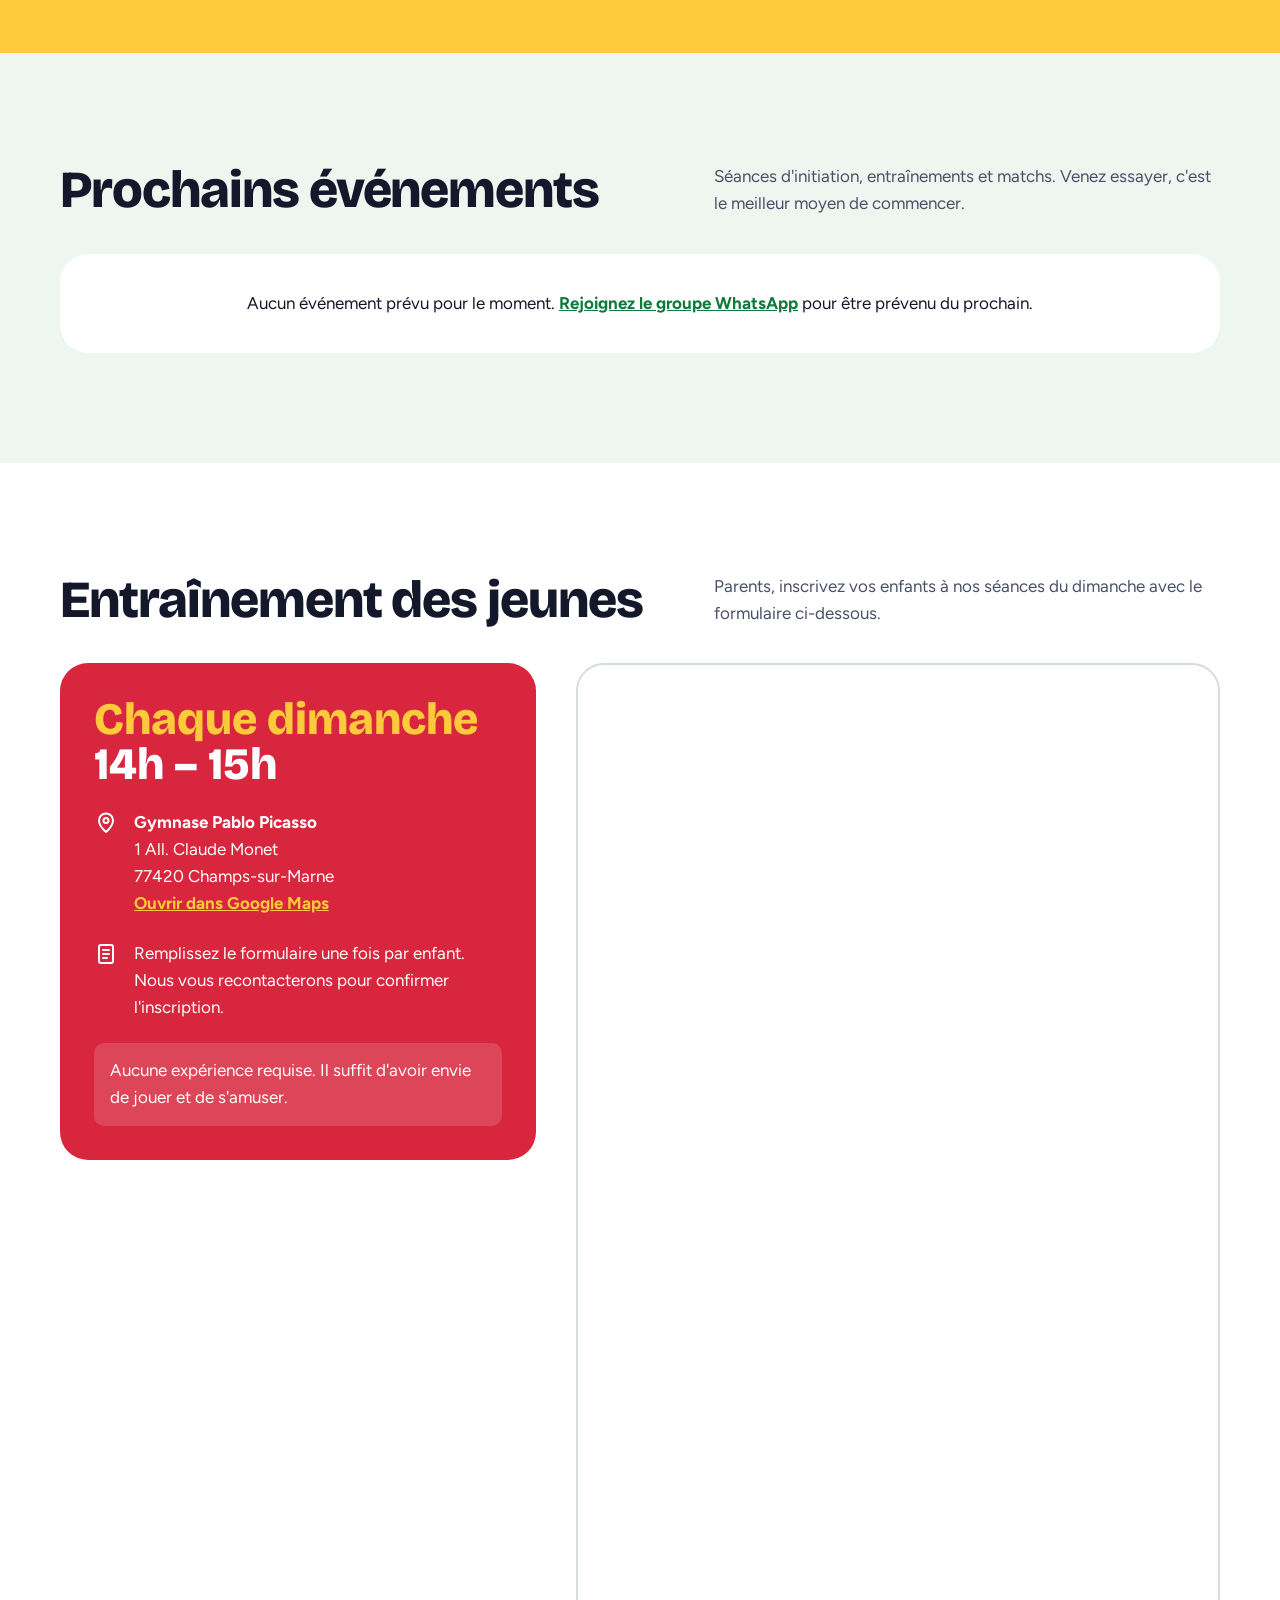
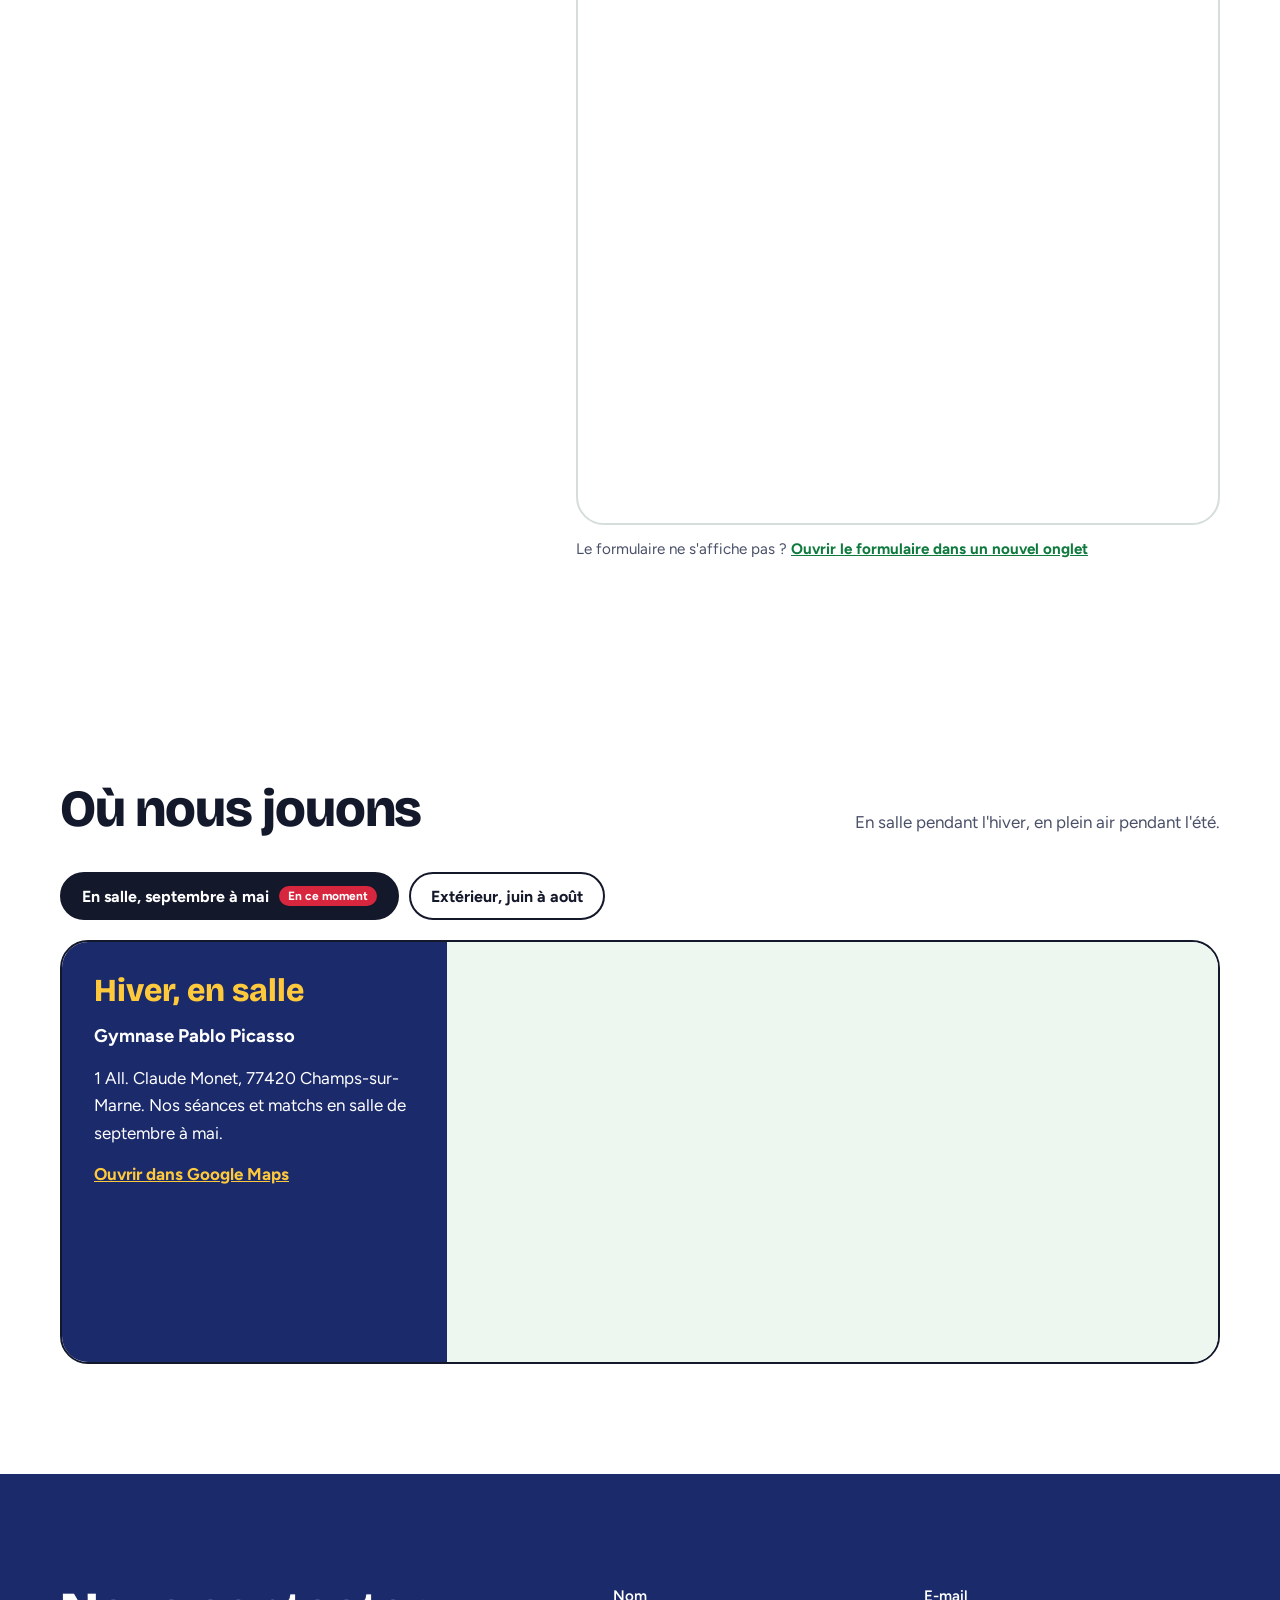
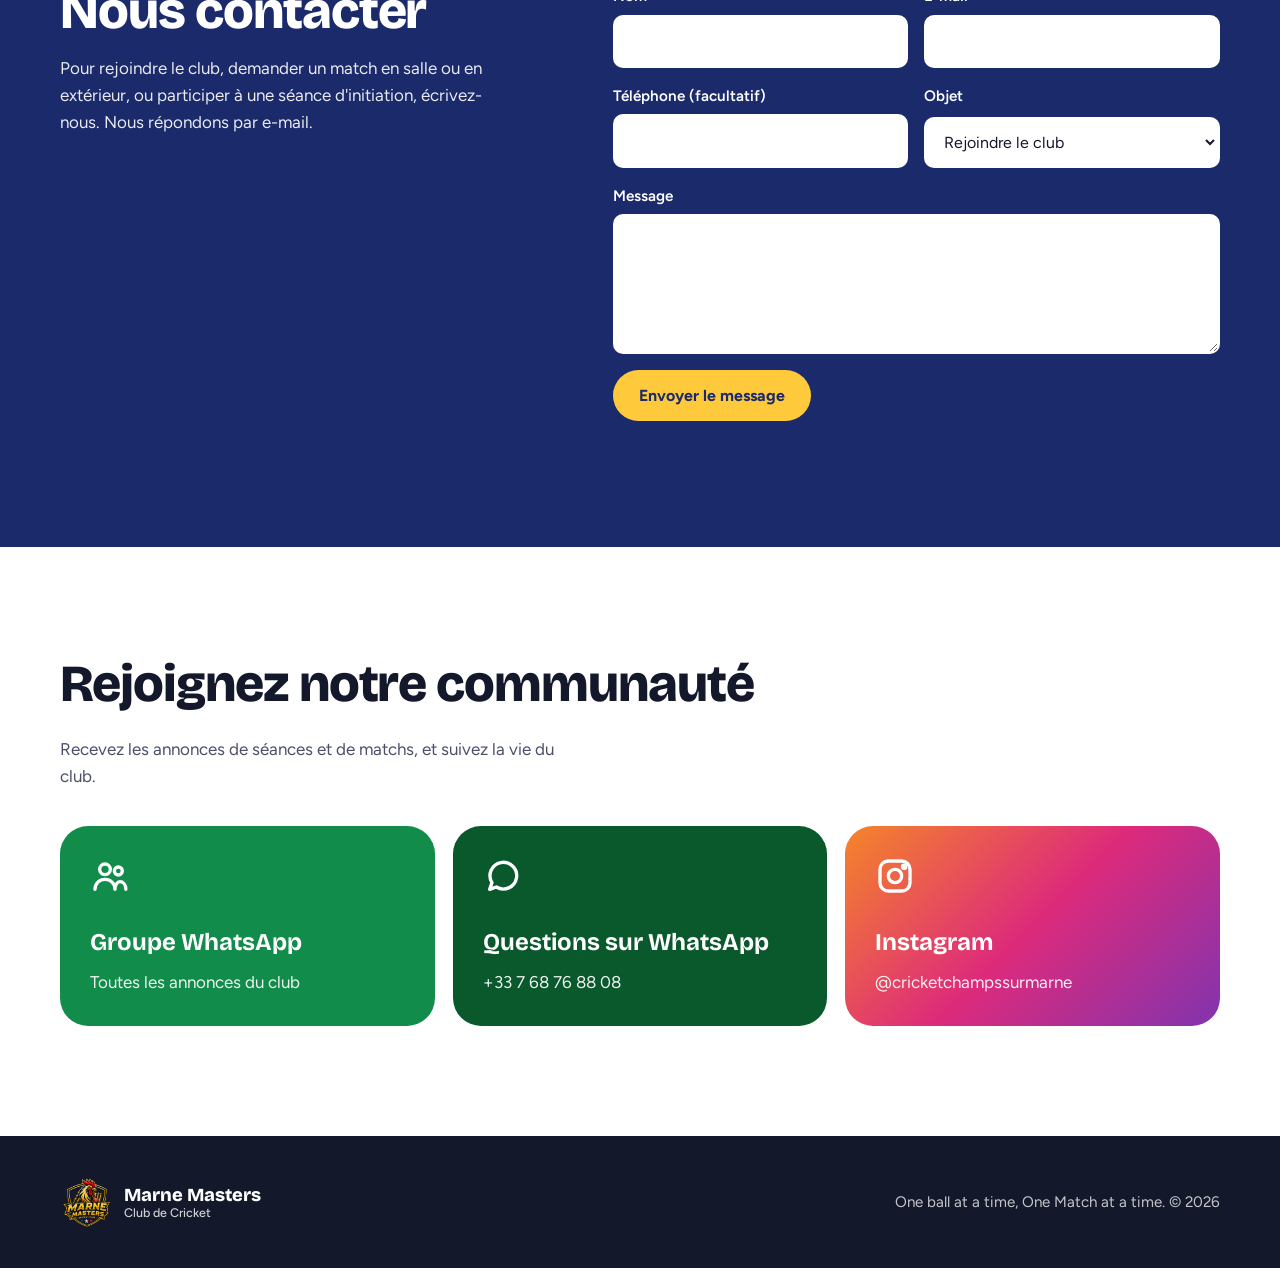
==== commit 70714276: "Add files via upload" ====
--- a/index.html
+++ b/index.html
@@ -76,7 +76,7 @@
 .lang button{background:none;border:0;color:#fff;font:600 .82rem "Figtree",sans-serif;padding:6px 10px;cursor:pointer}
 .lang button[aria-pressed="true"]{background:#fff;color:var(--navy)}
 .menu-btn{display:none;margin-left:auto;background:none;border:2px solid rgba(255,255,255,.5);color:#fff;border-radius:10px;padding:6px 12px;font:600 .95rem "Figtree",sans-serif;cursor:pointer}
-@media (max-width:900px){
+@media (max-width:1060px){
   .menu-btn{display:block}
   .links{display:none;position:absolute;left:0;right:0;top:100%;flex-direction:column;align-items:stretch;background:var(--navy);padding:12px 20px 20px;gap:6px}
   .links.open{display:flex}
@@ -187,6 +187,23 @@
 .s-insta{background:linear-gradient(135deg,#F58529,#DD2A7B 50%,#8134AF)}
 @media (max-width:820px){.community-grid{grid-template-columns:1fr}.social{min-height:0}}
 
+
+/* ---------- Juniors ---------- */
+.juniors-grid{display:grid;grid-template-columns:.85fr 1.15fr;gap:40px;align-items:start}
+.jcard{position:sticky;top:calc(90px + env(safe-area-inset-top,0px));background:var(--red);color:#fff;border-radius:var(--radius-lg);padding:34px;display:grid;gap:22px}
+.jcard .when{font-family:"Bricolage Grotesque",sans-serif;font-weight:800;font-size:clamp(2rem,4vw,2.8rem);line-height:1}
+.jcard .when span{display:block;color:var(--sun)}
+.jrow{display:grid;grid-template-columns:28px 1fr;gap:12px;align-items:start}
+.jrow svg{width:24px;height:24px;margin-top:2px}
+.jrow b{display:block}
+.jcard a{color:var(--sun);font-weight:700}
+.jcard .note{background:rgba(255,255,255,.14);border-radius:var(--radius-sm);padding:14px 16px}
+.form-embed{background:#fff;border-radius:var(--radius-lg);border:2px solid var(--line);overflow:hidden}
+.form-embed iframe{display:block;width:100%;height:1458px;border:0}
+.form-alt{margin-top:12px;color:var(--muted);font-size:.95rem}
+.form-alt a{color:var(--pitch);font-weight:700}
+@media (max-width:900px){.juniors-grid{grid-template-columns:1fr}.jcard{position:static}.form-embed iframe{height:1750px}}
+
 footer{background:var(--ink);color:var(--paper);padding:40px 0}
 .foot{display:flex;flex-wrap:wrap;justify-content:space-between;align-items:center;gap:20px}
 .foot p{opacity:.75;font-size:.95rem}
@@ -205,6 +222,7 @@
     <div class="links" id="links">
       <a href="#about" data-i18n="nav_about">Le club</a>
       <a href="#events" data-i18n="nav_events">Événements</a>
+      <a href="#juniors" data-i18n="nav_juniors">Jeunes</a>
       <a href="#where" data-i18n="nav_where">Où jouer</a>
       <a href="#community" data-i18n="nav_community">Communauté</a>
       <a href="#contact" class="cta" data-i18n="nav_join">Nous rejoindre</a>
@@ -288,6 +306,38 @@
         <p data-i18n="events_sub">Séances d'initiation, entraînements et matchs. Venez essayer, c'est le meilleur moyen de commencer.</p>
       </div>
       <div class="event-list" id="event-list" aria-live="polite"></div>
+    </div>
+  </section>
+
+
+  <!-- JUNIORS -->
+  <section id="juniors">
+    <div class="wrap">
+      <div class="section-head">
+        <h2 data-i18n="jr_title">Entraînement des jeunes</h2>
+        <p data-i18n="jr_sub">Parents, inscrivez vos enfants à nos séances du dimanche avec le formulaire ci-dessous.</p>
+      </div>
+      <div class="juniors-grid">
+        <aside class="jcard">
+          <div class="when"><span data-i18n="jr_day">Chaque dimanche</span>14h – 15h</div>
+          <div class="jrow">
+            <svg viewBox="0 0 24 24" fill="none" stroke="#fff" stroke-width="2" stroke-linecap="round"><path d="M12 21s-7-6.1-7-11.5A7 7 0 0 1 19 9.5C19 14.9 12 21 12 21z"/><circle cx="12" cy="9.5" r="2.5"/></svg>
+            <div><b>Gymnase Pablo Picasso</b>1 All. Claude Monet<br>77420 Champs-sur-Marne<br>
+            <a href="https://www.google.com/maps/search/?api=1&query=Gymnase+Pablo+Picasso+1+All%C3%A9e+Claude+Monet+77420+Champs-sur-Marne" target="_blank" rel="noopener" data-i18n="open_maps">Ouvrir dans Google Maps</a></div>
+          </div>
+          <div class="jrow">
+            <svg viewBox="0 0 24 24" fill="none" stroke="#fff" stroke-width="2" stroke-linecap="round"><rect x="5" y="3" width="14" height="18" rx="2"/><path d="M9 8h6M9 12h6M9 16h4"/></svg>
+            <div data-i18n="jr_how">Remplissez le formulaire une fois par enfant. Nous vous recontacterons pour confirmer l'inscription.</div>
+          </div>
+          <p class="note" data-i18n="jr_note">Aucune expérience requise. Il suffit d'avoir envie de jouer et de s'amuser.</p>
+        </aside>
+        <div>
+          <div class="form-embed">
+            <iframe src="https://docs.google.com/forms/d/e/1FAIpQLScXdxN8fbzBGvjjAEmem76QoSn2uV1bv4hTvFuVwhsgiMcHhQ/viewform?embedded=true" title="Inscription des jeunes / Junior registration" loading="lazy">Loading…</iframe>
+          </div>
+          <p class="form-alt"><span data-i18n="jr_alt">Le formulaire ne s'affiche pas ?</span> <a href="https://docs.google.com/forms/d/e/1FAIpQLScXdxN8fbzBGvjjAEmem76QoSn2uV1bv4hTvFuVwhsgiMcHhQ/viewform" target="_blank" rel="noopener" data-i18n="jr_alt_link">Ouvrir le formulaire dans un nouvel onglet</a></p>
+        </div>
+      </div>
     </div>
   </section>
 
@@ -405,6 +455,7 @@
 /* ---------------- Translations ---------------- */
 const T = {
   fr:{
+    nav_juniors:"Jeunes",jr_title:"Entraînement des jeunes",jr_sub:"Parents, inscrivez vos enfants à nos séances du dimanche avec le formulaire ci-dessous.",jr_day:"Chaque dimanche",jr_how:"Remplissez le formulaire une fois par enfant. Nous vous recontacterons pour confirmer l'inscription.",jr_note:"Aucune expérience requise. Il suffit d'avoir envie de jouer et de s'amuser.",jr_alt:"Le formulaire ne s'affiche pas ?",jr_alt_link:"Ouvrir le formulaire dans un nouvel onglet",
     menu:"Menu",nav_about:"Le club",nav_events:"Événements",nav_where:"Où jouer",nav_community:"Communauté",nav_join:"Nous rejoindre",
     hero_lead:"Marne Masters Club de Cricket. Ouvert à tous, aucune expérience requise.",hero_join:"Rejoindre le club",hero_events:"Voir les événements",
     about_title:"Ce que nous faisons",
@@ -418,7 +469,7 @@
     events_empty:'Aucun événement prévu pour le moment. <a href="https://chat.whatsapp.com/HmHMP0PpFwy5ePC0eLAhVS" target="_blank" rel="noopener">Rejoignez le groupe WhatsApp</a> pour être prévenu du prochain.',
     where_title:"Où nous jouons",where_sub:"En salle pendant l'hiver, en plein air pendant l'été.",
     tab_indoor:"En salle, septembre à mai",tab_outdoor:"Extérieur, juin à août",now:"En ce moment",
-    in_season:"Hiver, en salle",in_name:"Gymnase Pablo Picasso",in_desc:"Nos séances et matchs en salle de septembre à mai.",
+    in_season:"Hiver, en salle",in_name:"Gymnase Pablo Picasso",in_desc:"1 All. Claude Monet, 77420 Champs-sur-Marne. Nos séances et matchs en salle de septembre à mai.",
     out_season:"Été, en extérieur",out_name:"Terrain extérieur",out_desc:"Nos séances et matchs en plein air de juin à août.",
     open_maps:"Ouvrir dans Google Maps",
     contact_title:"Nous contacter",contact_sub:"Pour rejoindre le club, demander un match en salle ou en extérieur, ou participer à une séance d'initiation, écrivez-nous. Nous répondons par e-mail.",
@@ -430,6 +481,7 @@
     c1_t:"Groupe WhatsApp",c1_d:"Toutes les annonces du club",c2_t:"Questions sur WhatsApp"
   },
   en:{
+    nav_juniors:"Juniors",jr_title:"Junior training",jr_sub:"Parents, register your children for our Sunday sessions using the form below.",jr_day:"Every Sunday",jr_how:"Fill in the form once per child. We will get back to you to confirm the registration.",jr_note:"No experience needed. Just bring the spirit to play and enjoy the game.",jr_alt:"Form not showing?",jr_alt_link:"Open the form in a new tab",
     menu:"Menu",nav_about:"The club",nav_events:"Events",nav_where:"Where we play",nav_community:"Community",nav_join:"Join us",
     hero_lead:"Marne Masters Club de Cricket. Open to everyone, no experience needed.",hero_join:"Join the club",hero_events:"See upcoming events",
     about_title:"What we do",
@@ -443,7 +495,7 @@
     events_empty:'No events scheduled right now. <a href="https://chat.whatsapp.com/HmHMP0PpFwy5ePC0eLAhVS" target="_blank" rel="noopener">Join the WhatsApp community</a> to hear about the next one.',
     where_title:"Where we play",where_sub:"Indoors in winter, outdoors in summer.",
     tab_indoor:"Indoor, September to May",tab_outdoor:"Outdoor, June to August",now:"Now",
-    in_season:"Winter, indoor",in_name:"Gymnase Pablo Picasso",in_desc:"Our indoor sessions and matches from September to May.",
+    in_season:"Winter, indoor",in_name:"Gymnase Pablo Picasso",in_desc:"1 All. Claude Monet, 77420 Champs-sur-Marne. Our indoor sessions and matches from September to May.",
     out_season:"Summer, outdoor",out_name:"Outdoor ground",out_desc:"Our outdoor sessions and matches from June to August.",
     open_maps:"Open in Google Maps",
     contact_title:"Contact us",contact_sub:"To join the club, request a match indoor or outdoor, or take part in a session d'initiation (beginner session), send us a message. We reply by email.",
@@ -459,7 +511,7 @@
 const VENUES = {
   indoor:{
     map:"https://www.google.com/maps/embed?pb=!1m14!1m8!1m3!1d4462.012967747419!2d2.6106966708455737!3d48.84065937995965!3m2!1i1024!2i768!4f13.1!3m3!1m2!1s0x47e60fc3458d9f41%3A0xbe641aef6d94e87e!2sGymnase%20Pablo%20Picasso!5e1!3m2!1sen!2sfr!4v1791531124717!5m2!1sen!2sfr",
-    link:"https://www.google.com/maps/search/?api=1&query=48.84065937995965,2.6106966708455737",
+    link:"https://www.google.com/maps/search/?api=1&query=Gymnase+Pablo+Picasso+1+All%C3%A9e+Claude+Monet+77420+Champs-sur-Marne",
     keys:["in_season","in_name","in_desc"]
   },
   outdoor:{
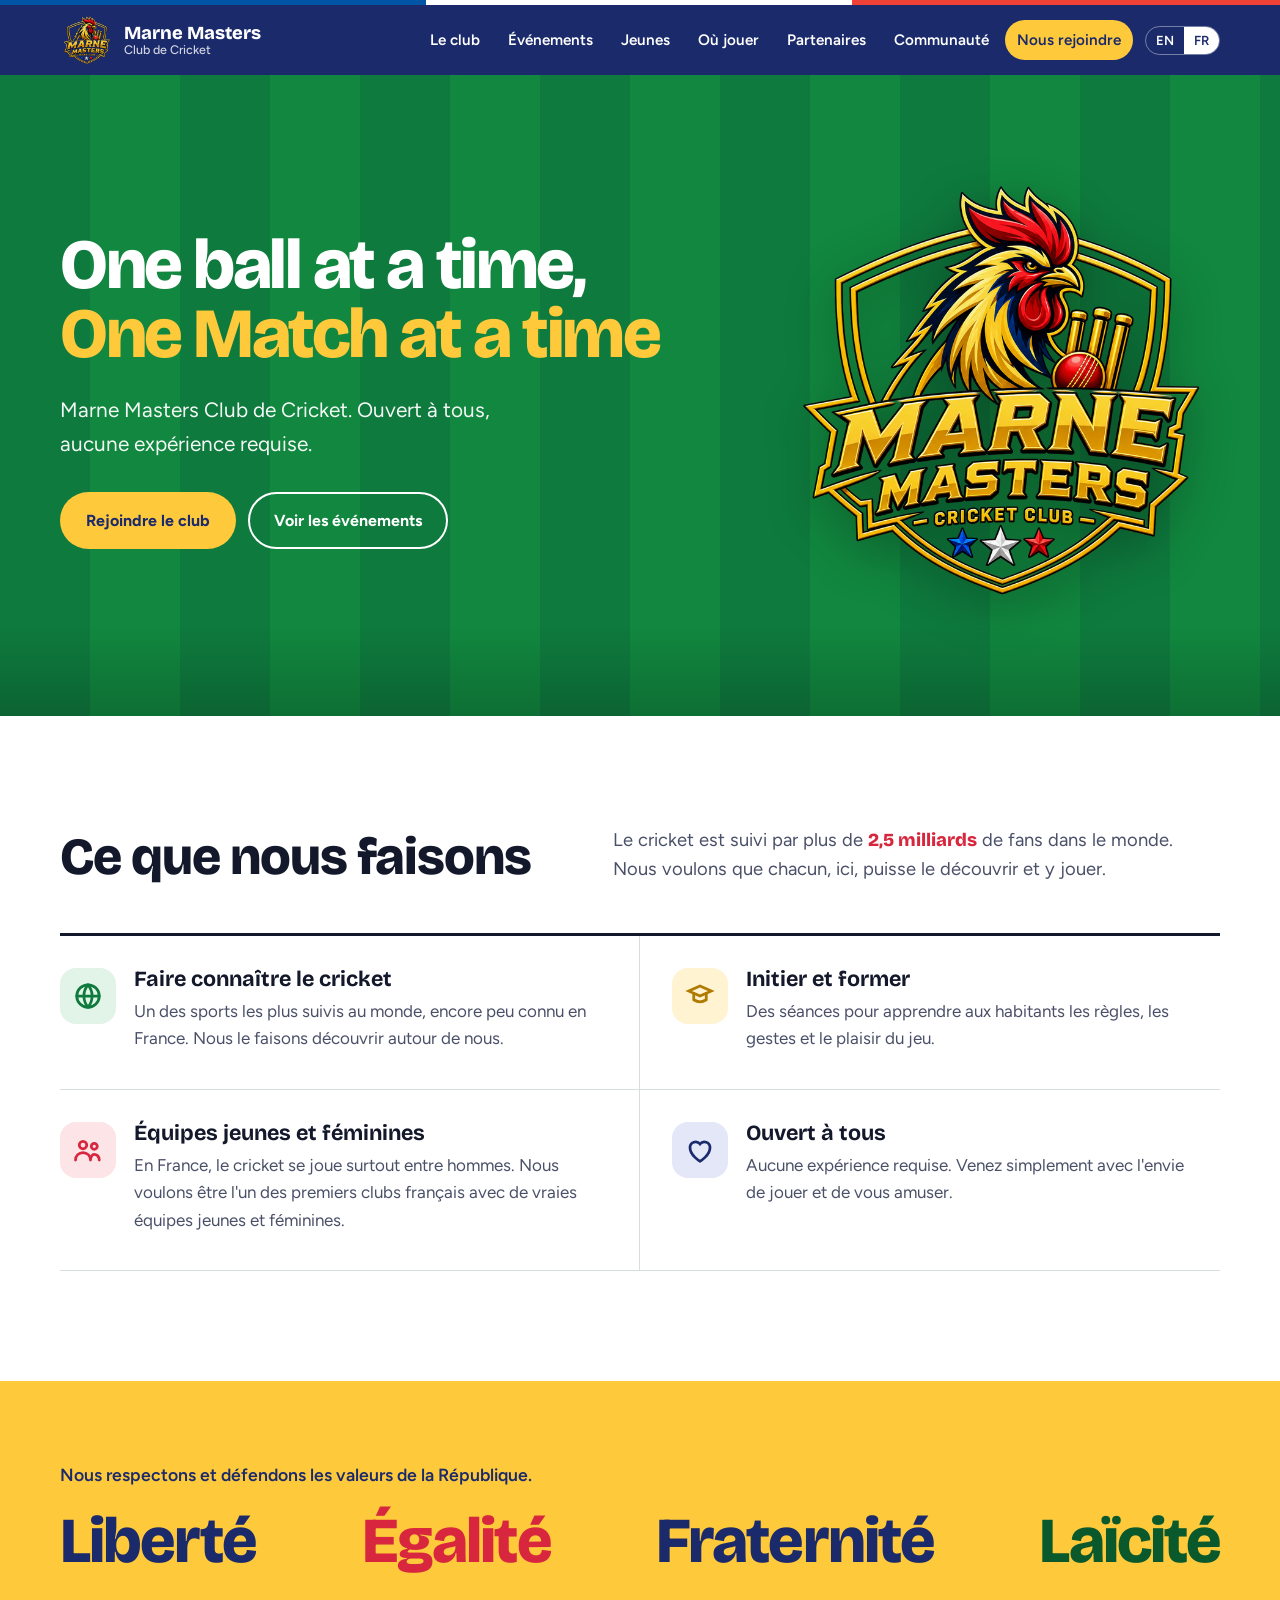
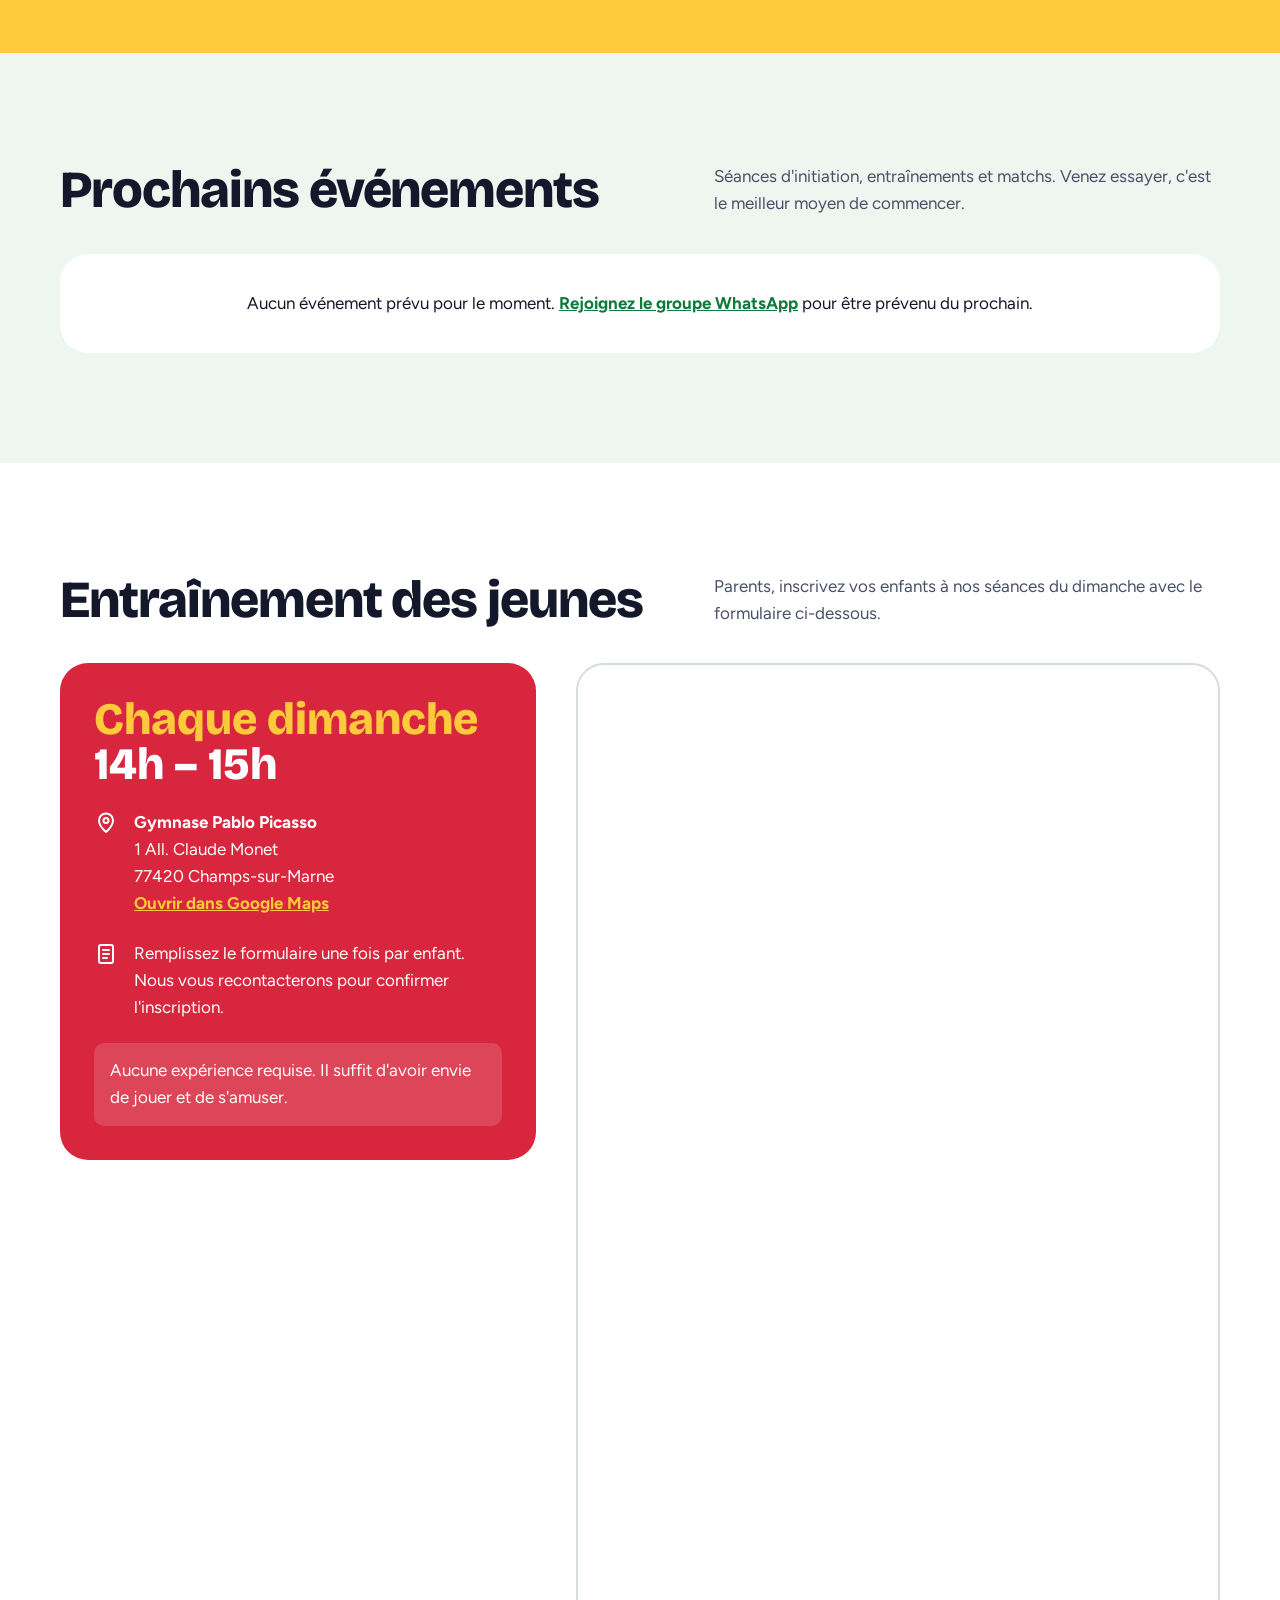
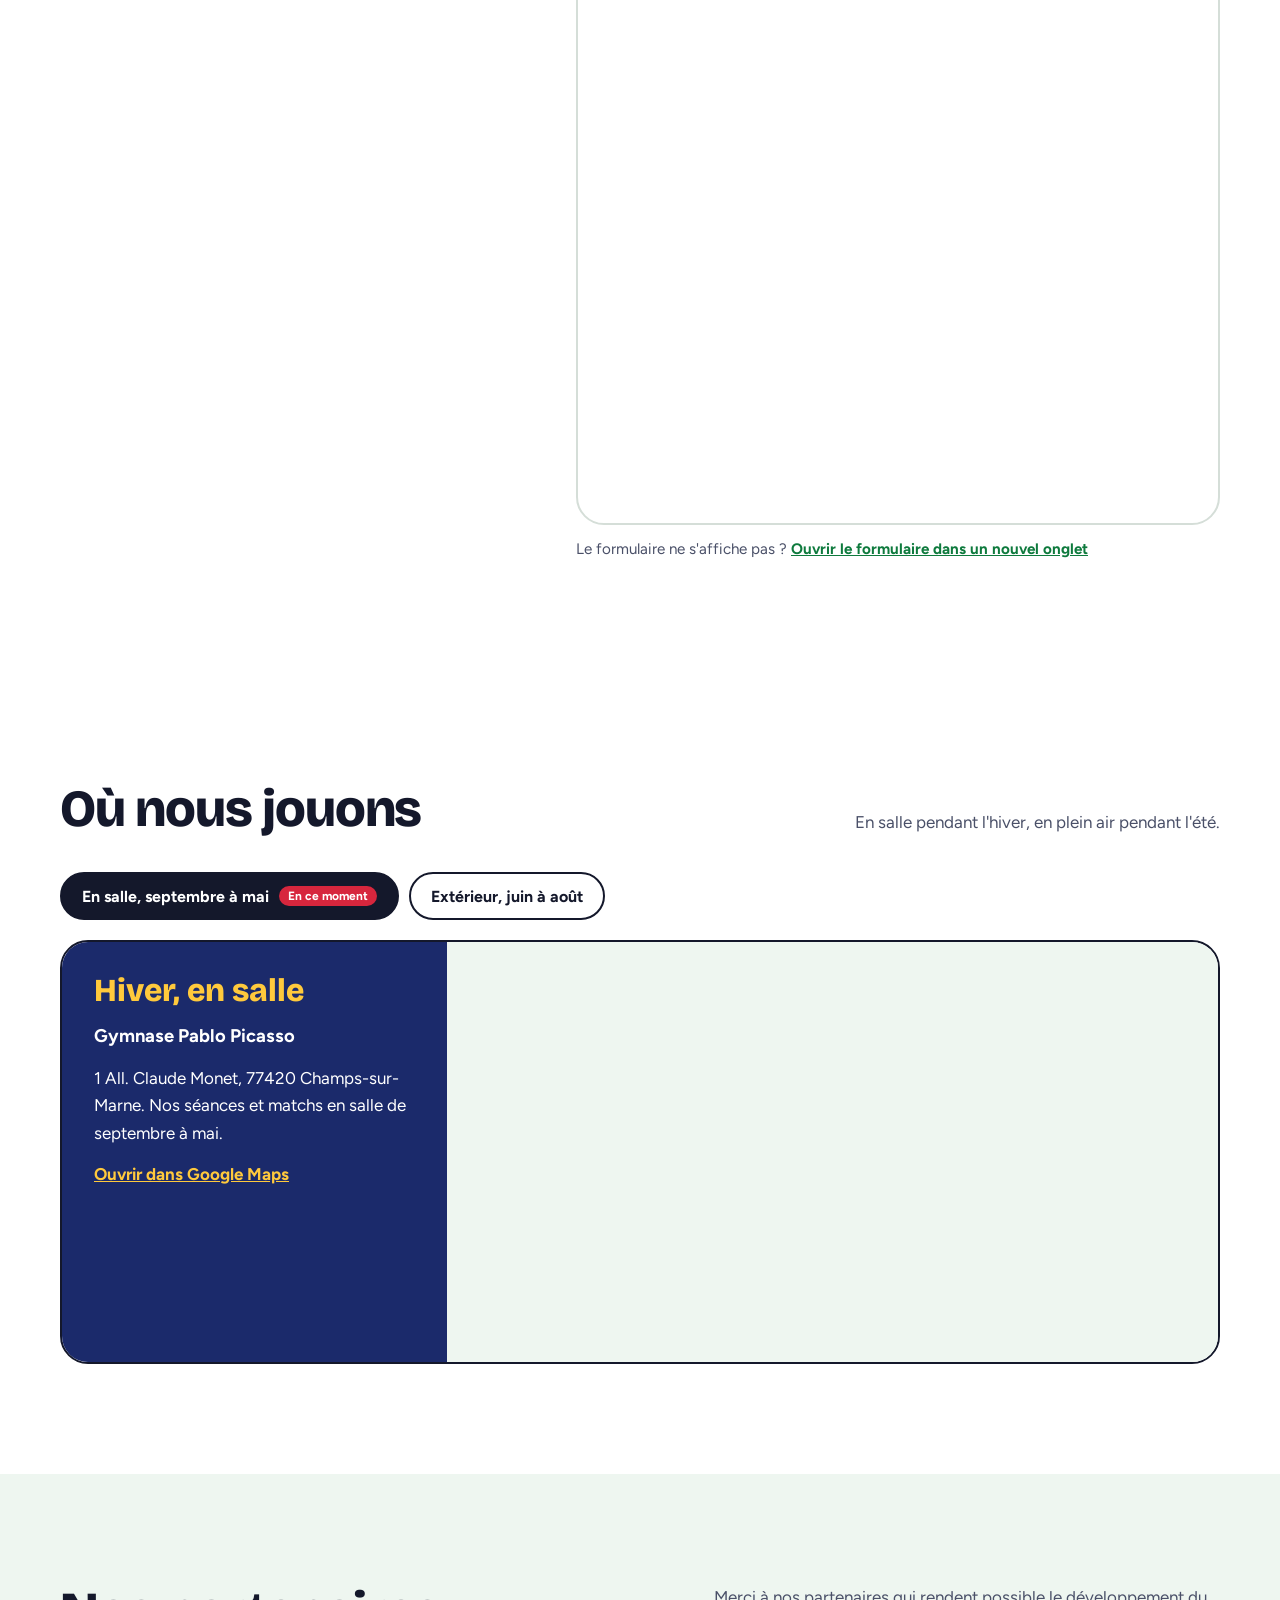
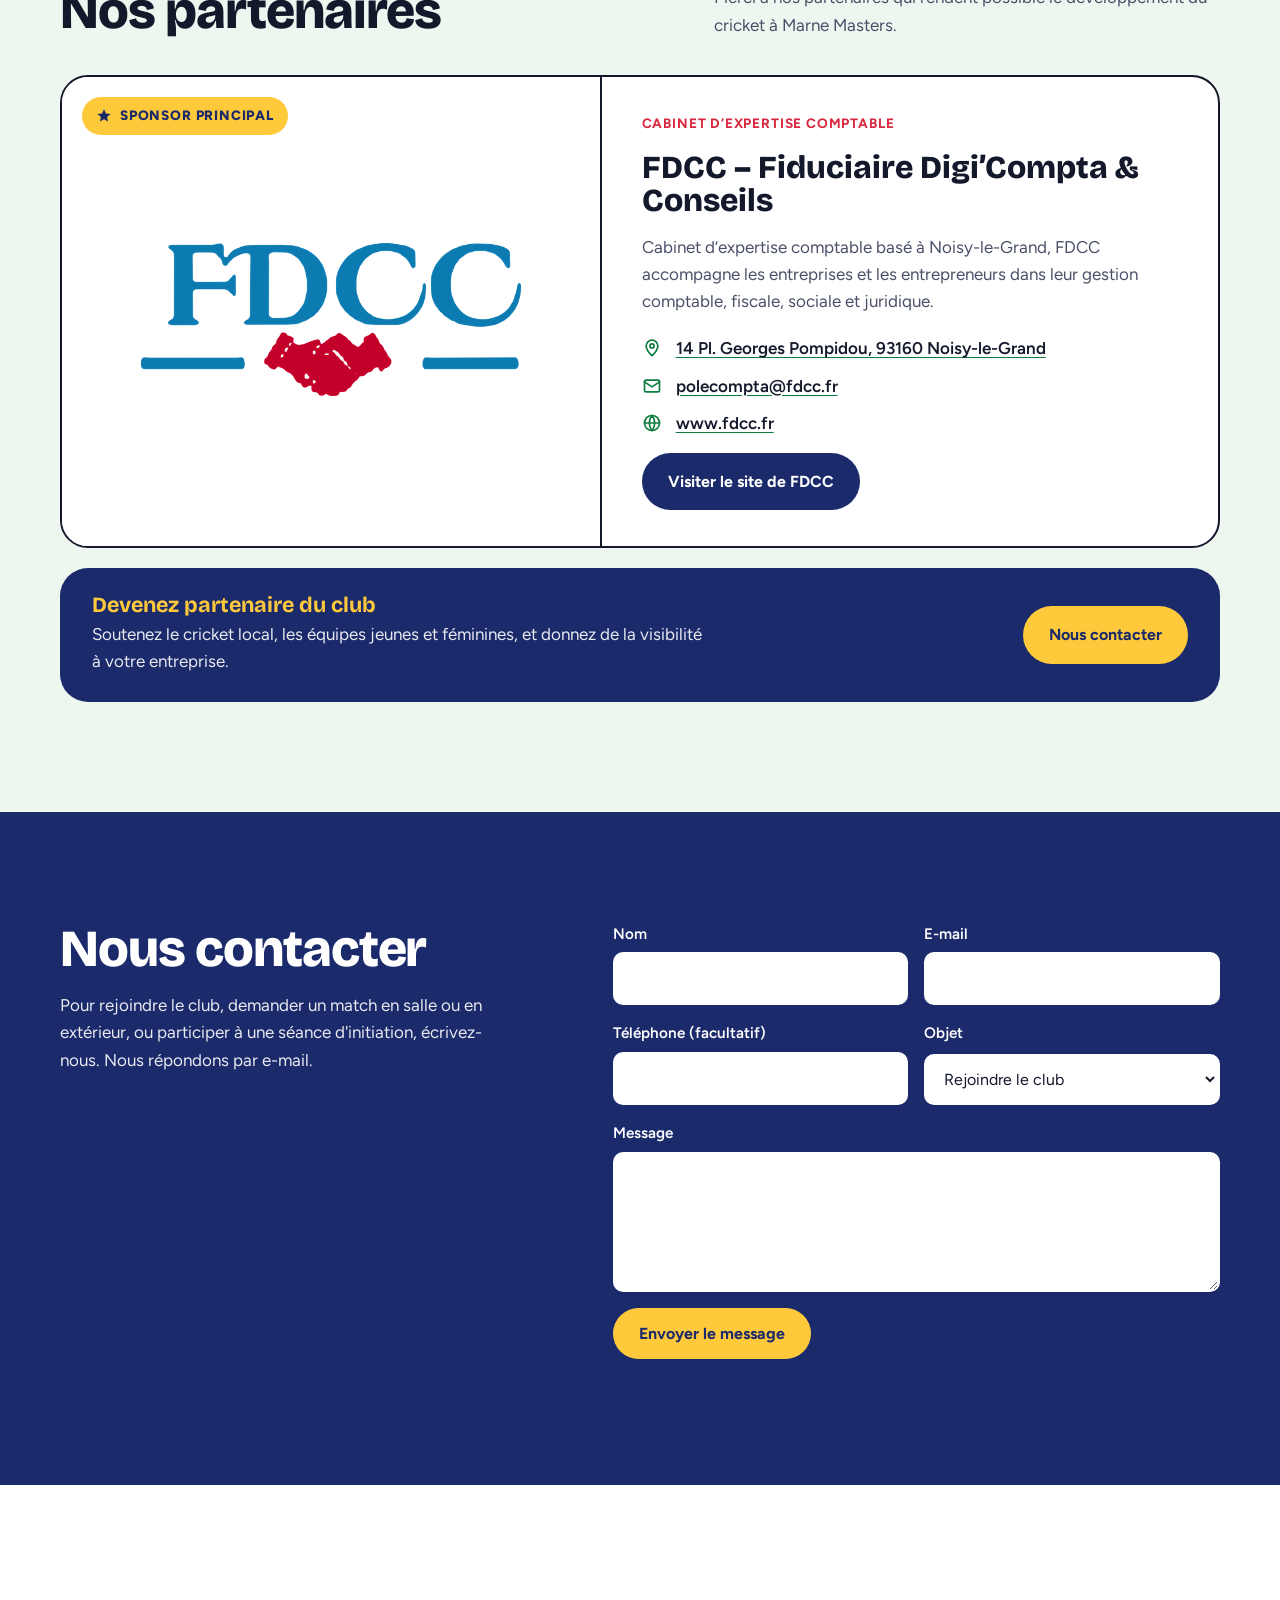
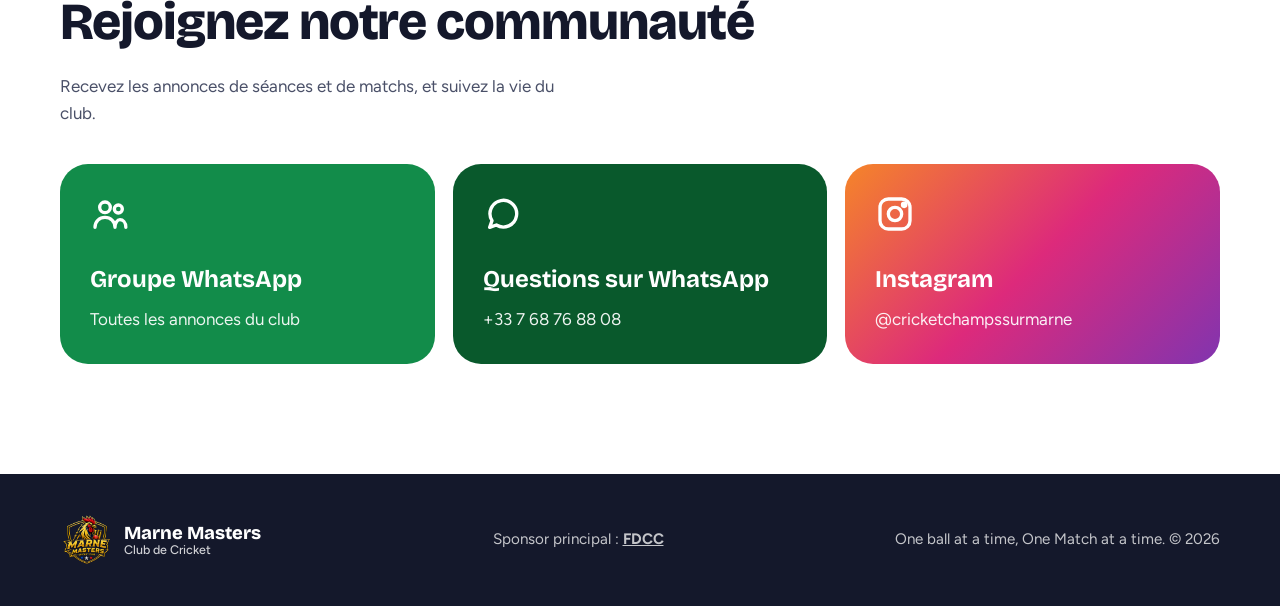
==== commit 2050b34f: "Add files via upload" ====
--- a/index.html
+++ b/index.html
@@ -76,7 +76,7 @@
 .lang button{background:none;border:0;color:#fff;font:600 .82rem "Figtree",sans-serif;padding:6px 10px;cursor:pointer}
 .lang button[aria-pressed="true"]{background:#fff;color:var(--navy)}
 .menu-btn{display:none;margin-left:auto;background:none;border:2px solid rgba(255,255,255,.5);color:#fff;border-radius:10px;padding:6px 12px;font:600 .95rem "Figtree",sans-serif;cursor:pointer}
-@media (max-width:1060px){
+@media (max-width:1180px){
   .menu-btn{display:block}
   .links{display:none;position:absolute;left:0;right:0;top:100%;flex-direction:column;align-items:stretch;background:var(--navy);padding:12px 20px 20px;gap:6px}
   .links.open{display:flex}
@@ -204,6 +204,31 @@
 .form-alt a{color:var(--pitch);font-weight:700}
 @media (max-width:900px){.juniors-grid{grid-template-columns:1fr}.jcard{position:static}.form-embed iframe{height:1750px}}
 
+/* ---------- Sponsors ---------- */
+.sponsors{background:var(--mist)}
+.sponsor-main{display:grid;grid-template-columns:1fr 1.15fr;border-radius:var(--radius-lg);overflow:hidden;background:var(--paper);border:2px solid var(--ink)}
+.sponsor-logo{position:relative;background:#fff;display:grid;place-items:center;padding:64px 40px 48px}
+.sponsor-logo a{display:block;width:min(380px,100%)}
+.sponsor-logo img{width:100%;height:auto}
+.ribbon{position:absolute;top:20px;left:20px;background:var(--sun);color:var(--navy);font-weight:800;font-size:.85rem;letter-spacing:.06em;text-transform:uppercase;padding:8px 14px;border-radius:999px;display:flex;align-items:center;gap:8px}
+.ribbon svg{width:16px;height:16px}
+.sponsor-info{padding:36px 40px;display:grid;gap:16px;align-content:center;border-left:2px solid var(--ink)}
+.sponsor-info .kind{color:var(--red);font-weight:700;text-transform:uppercase;letter-spacing:.06em;font-size:.85rem}
+.sponsor-info h3{font-size:clamp(1.5rem,2.6vw,2rem);font-weight:800}
+.sponsor-info p.desc{color:var(--muted)}
+.sponsor-facts{display:grid;gap:10px;margin:4px 0 0;padding:0;list-style:none}
+.sponsor-facts li{display:grid;grid-template-columns:24px 1fr;gap:10px;align-items:start}
+.sponsor-facts svg{width:20px;height:20px;margin-top:3px;color:var(--pitch)}
+.sponsor-facts a{color:var(--ink);font-weight:600;text-decoration-color:var(--pitch);text-underline-offset:3px}
+.btn-navy{background:var(--navy);color:#fff;justify-self:start}
+.btn-navy:hover{background:#26398c}
+.become{margin-top:20px;display:flex;flex-wrap:wrap;gap:16px 28px;align-items:center;justify-content:space-between;background:var(--navy);color:#fff;border-radius:var(--radius-lg);padding:26px 32px}
+.become h3{color:var(--sun)}
+.become p{opacity:.9;margin-top:4px;max-width:56ch}
+.foot-sponsor{font-size:.9rem;opacity:.75}
+.foot-sponsor a{color:inherit;font-weight:700}
+@media (max-width:820px){.sponsor-main{grid-template-columns:1fr}.sponsor-info{border-left:0;border-top:2px solid var(--ink);padding:28px 24px}.sponsor-logo{padding:76px 32px 36px}}
+
 footer{background:var(--ink);color:var(--paper);padding:40px 0}
 .foot{display:flex;flex-wrap:wrap;justify-content:space-between;align-items:center;gap:20px}
 .foot p{opacity:.75;font-size:.95rem}
@@ -224,6 +249,7 @@
       <a href="#events" data-i18n="nav_events">Événements</a>
       <a href="#juniors" data-i18n="nav_juniors">Jeunes</a>
       <a href="#where" data-i18n="nav_where">Où jouer</a>
+      <a href="#sponsors" data-i18n="nav_sponsors">Partenaires</a>
       <a href="#community" data-i18n="nav_community">Communauté</a>
       <a href="#contact" class="cta" data-i18n="nav_join">Nous rejoindre</a>
       <div class="lang" role="group" aria-label="Language">
@@ -366,6 +392,43 @@
     </div>
   </section>
 
+
+  <!-- SPONSORS -->
+  <section id="sponsors" class="sponsors">
+    <div class="wrap">
+      <div class="section-head">
+        <h2 data-i18n="sp_title">Nos partenaires</h2>
+        <p data-i18n="sp_sub">Merci à nos partenaires qui rendent possible le développement du cricket à Marne Masters.</p>
+      </div>
+
+      <article class="sponsor-main">
+        <div class="sponsor-logo">
+          <span class="ribbon"><svg viewBox="0 0 24 24" fill="currentColor"><path d="M12 2l2.9 6.3 6.9.7-5.2 4.6 1.5 6.8L12 17l-6.1 3.4 1.5-6.8L2.2 9l6.9-.7z"/></svg><span data-i18n="sp_main">Sponsor principal</span></span>
+          <a href="https://www.fdcc.fr" target="_blank" rel="noopener"><img src="fdcc-logo.png" alt="FDCC – Fiduciaire Digi’Compta &amp; Conseils" loading="lazy"></a>
+        </div>
+        <div class="sponsor-info">
+          <span class="kind" data-i18n="sp_kind">Cabinet d’expertise comptable</span>
+          <h3>FDCC – Fiduciaire Digi’Compta &amp; Conseils</h3>
+          <p class="desc" data-i18n="sp_desc">Cabinet d’expertise comptable basé à Noisy-le-Grand, FDCC accompagne les entreprises et les entrepreneurs dans leur gestion comptable, fiscale, sociale et juridique.</p>
+          <ul class="sponsor-facts">
+            <li><svg viewBox="0 0 24 24" fill="none" stroke="currentColor" stroke-width="2" stroke-linecap="round"><path d="M12 21s-7-6.1-7-11.5A7 7 0 0 1 19 9.5C19 14.9 12 21 12 21z"/><circle cx="12" cy="9.5" r="2.5"/></svg><a href="https://www.google.com/maps/search/?api=1&query=14+Place+Georges+Pompidou+93160+Noisy-le-Grand" target="_blank" rel="noopener">14 Pl. Georges Pompidou, 93160 Noisy-le-Grand</a></li>
+            <li><svg viewBox="0 0 24 24" fill="none" stroke="currentColor" stroke-width="2" stroke-linecap="round" stroke-linejoin="round"><rect x="3" y="5" width="18" height="14" rx="2"/><path d="M3 7l9 6 9-6"/></svg><a href="mailto:polecompta@fdcc.fr">polecompta@fdcc.fr</a></li>
+            <li><svg viewBox="0 0 24 24" fill="none" stroke="currentColor" stroke-width="2" stroke-linecap="round"><circle cx="12" cy="12" r="9"/><path d="M3 12h18M12 3a14 14 0 0 1 0 18M12 3a14 14 0 0 0 0 18"/></svg><a href="https://www.fdcc.fr" target="_blank" rel="noopener">www.fdcc.fr</a></li>
+          </ul>
+          <a class="btn btn-navy" href="https://www.fdcc.fr" target="_blank" rel="noopener" data-i18n="sp_visit">Visiter le site de FDCC</a>
+        </div>
+      </article>
+
+      <div class="become">
+        <div>
+          <h3 data-i18n="sp_become_t">Devenez partenaire du club</h3>
+          <p data-i18n="sp_become_d">Soutenez le cricket local, les équipes jeunes et féminines, et donnez de la visibilité à votre entreprise.</p>
+        </div>
+        <a class="btn btn-sun" href="#contact" id="become-sponsor" data-i18n="sp_become_btn">Nous contacter</a>
+      </div>
+    </div>
+  </section>
+
   <!-- CONTACT -->
   <section id="contact" class="contact">
     <div class="wrap contact-grid">
@@ -396,6 +459,7 @@
             <option value="Session d'initiation" data-i18n="r_init">Participer à une séance d'initiation</option>
             <option value="Match request - indoor" data-i18n="r_indoor">Demander un match en salle</option>
             <option value="Match request - outdoor" data-i18n="r_outdoor">Demander un match en extérieur</option>
+            <option value="Sponsorship" data-i18n="r_sponsor">Devenir partenaire / sponsor</option>
             <option value="Other" data-i18n="r_other">Autre question</option>
           </select>
         </div>
@@ -445,6 +509,7 @@
       <img src="logo.png" alt="" onerror="this.onerror=null;this.src=LOGO_FALLBACK">
       <span>Marne Masters<small>Club de Cricket</small></span>
     </a>
+    <p class="foot-sponsor"><span data-i18n="sp_main">Sponsor principal</span> : <a href="https://www.fdcc.fr" target="_blank" rel="noopener">FDCC</a></p>
     <p>One ball at a time, One Match at a time. &copy; <span id="year"></span></p>
   </div>
 </footer>
@@ -455,6 +520,7 @@
 /* ---------------- Translations ---------------- */
 const T = {
   fr:{
+    nav_sponsors:"Partenaires",sp_title:"Nos partenaires",sp_sub:"Merci à nos partenaires qui rendent possible le développement du cricket à Marne Masters.",sp_main:"Sponsor principal",sp_kind:"Cabinet d’expertise comptable",sp_desc:"Cabinet d’expertise comptable basé à Noisy-le-Grand, FDCC accompagne les entreprises et les entrepreneurs dans leur gestion comptable, fiscale, sociale et juridique.",sp_visit:"Visiter le site de FDCC",sp_become_t:"Devenez partenaire du club",sp_become_d:"Soutenez le cricket local, les équipes jeunes et féminines, et donnez de la visibilité à votre entreprise.",sp_become_btn:"Nous contacter",r_sponsor:"Devenir partenaire / sponsor",
     nav_juniors:"Jeunes",jr_title:"Entraînement des jeunes",jr_sub:"Parents, inscrivez vos enfants à nos séances du dimanche avec le formulaire ci-dessous.",jr_day:"Chaque dimanche",jr_how:"Remplissez le formulaire une fois par enfant. Nous vous recontacterons pour confirmer l'inscription.",jr_note:"Aucune expérience requise. Il suffit d'avoir envie de jouer et de s'amuser.",jr_alt:"Le formulaire ne s'affiche pas ?",jr_alt_link:"Ouvrir le formulaire dans un nouvel onglet",
     menu:"Menu",nav_about:"Le club",nav_events:"Événements",nav_where:"Où jouer",nav_community:"Communauté",nav_join:"Nous rejoindre",
     hero_lead:"Marne Masters Club de Cricket. Ouvert à tous, aucune expérience requise.",hero_join:"Rejoindre le club",hero_events:"Voir les événements",
@@ -481,6 +547,7 @@
     c1_t:"Groupe WhatsApp",c1_d:"Toutes les annonces du club",c2_t:"Questions sur WhatsApp"
   },
   en:{
+    nav_sponsors:"Sponsors",sp_title:"Our sponsors",sp_sub:"Thank you to the partners who help us grow cricket at Marne Masters.",sp_main:"Main sponsor",sp_kind:"Chartered accountancy firm",sp_desc:"An accountancy firm based in Noisy-le-Grand, FDCC supports businesses and entrepreneurs with their accounting, tax, payroll and legal management.",sp_visit:"Visit the FDCC website",sp_become_t:"Become a club sponsor",sp_become_d:"Support local cricket and our junior and women’s teams, and give your business visibility.",sp_become_btn:"Get in touch",r_sponsor:"Become a partner / sponsor",
     nav_juniors:"Juniors",jr_title:"Junior training",jr_sub:"Parents, register your children for our Sunday sessions using the form below.",jr_day:"Every Sunday",jr_how:"Fill in the form once per child. We will get back to you to confirm the registration.",jr_note:"No experience needed. Just bring the spirit to play and enjoy the game.",jr_alt:"Form not showing?",jr_alt_link:"Open the form in a new tab",
     menu:"Menu",nav_about:"The club",nav_events:"Events",nav_where:"Where we play",nav_community:"Community",nav_join:"Join us",
     hero_lead:"Marne Masters Club de Cricket. Open to everyone, no experience needed.",hero_join:"Join the club",hero_events:"See upcoming events",
@@ -609,6 +676,9 @@
   }
 });
 
+/* "Become a sponsor" button pre-selects the matching subject in the form */
+document.getElementById("become-sponsor").addEventListener("click", () => { document.getElementById("f-reason").value = "Sponsorship"; });
+
 /* ---------------- Menu, language, year ---------------- */
 const menuBtn = document.querySelector(".menu-btn"), links = document.getElementById("links");
 menuBtn.addEventListener("click", () => { const o = links.classList.toggle("open"); menuBtn.setAttribute("aria-expanded", o); });
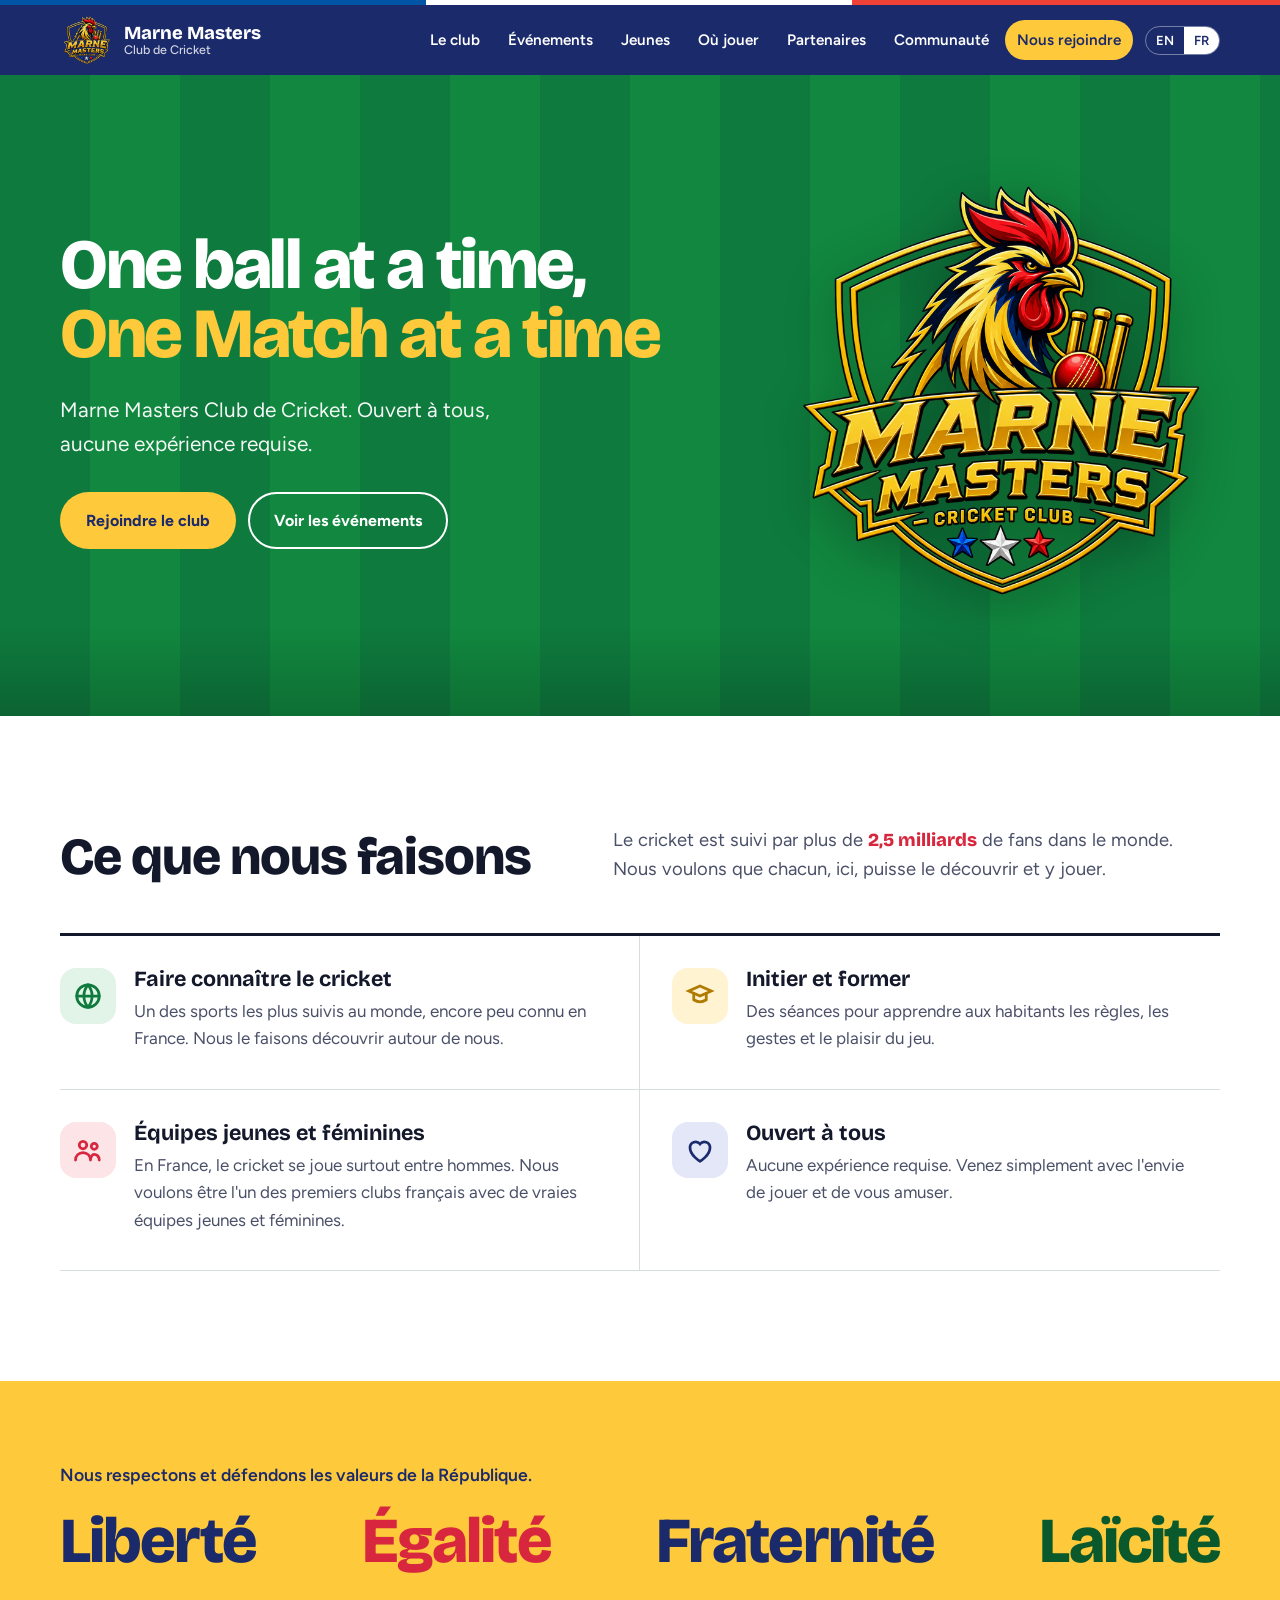
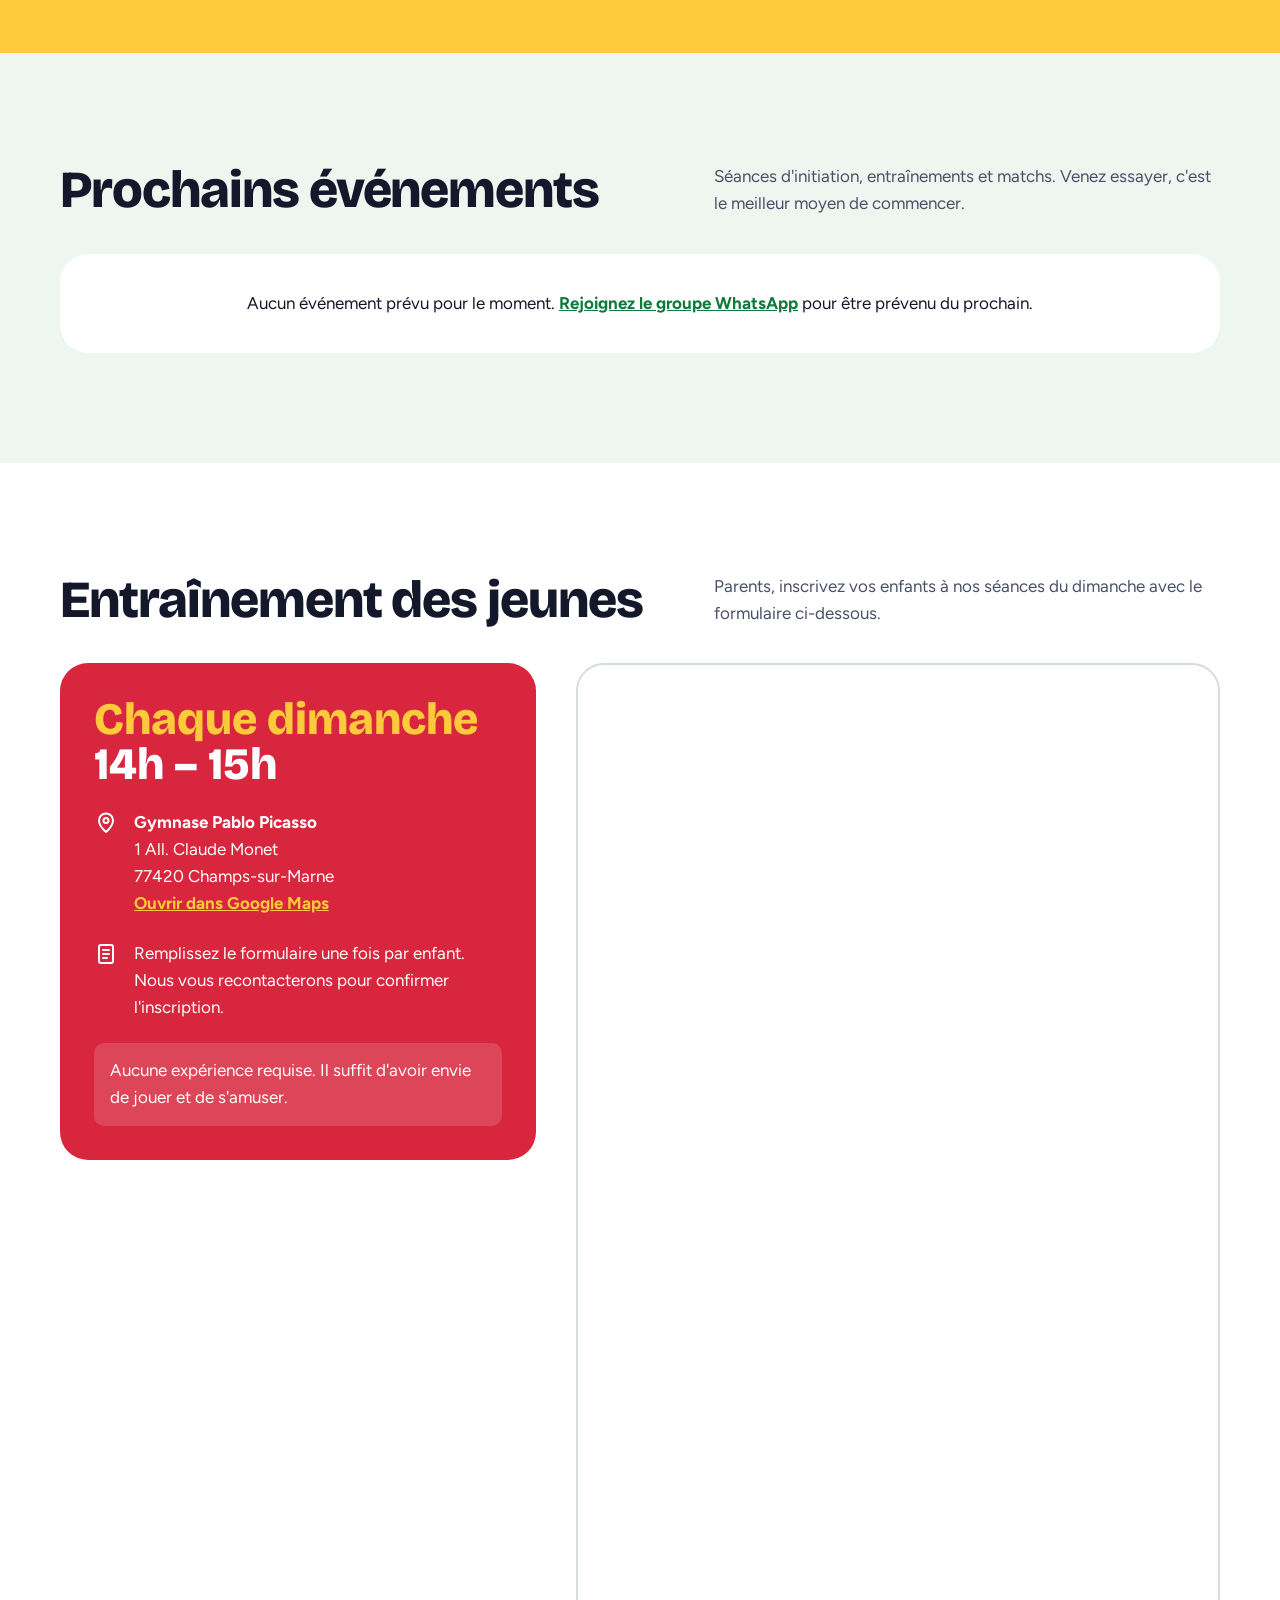
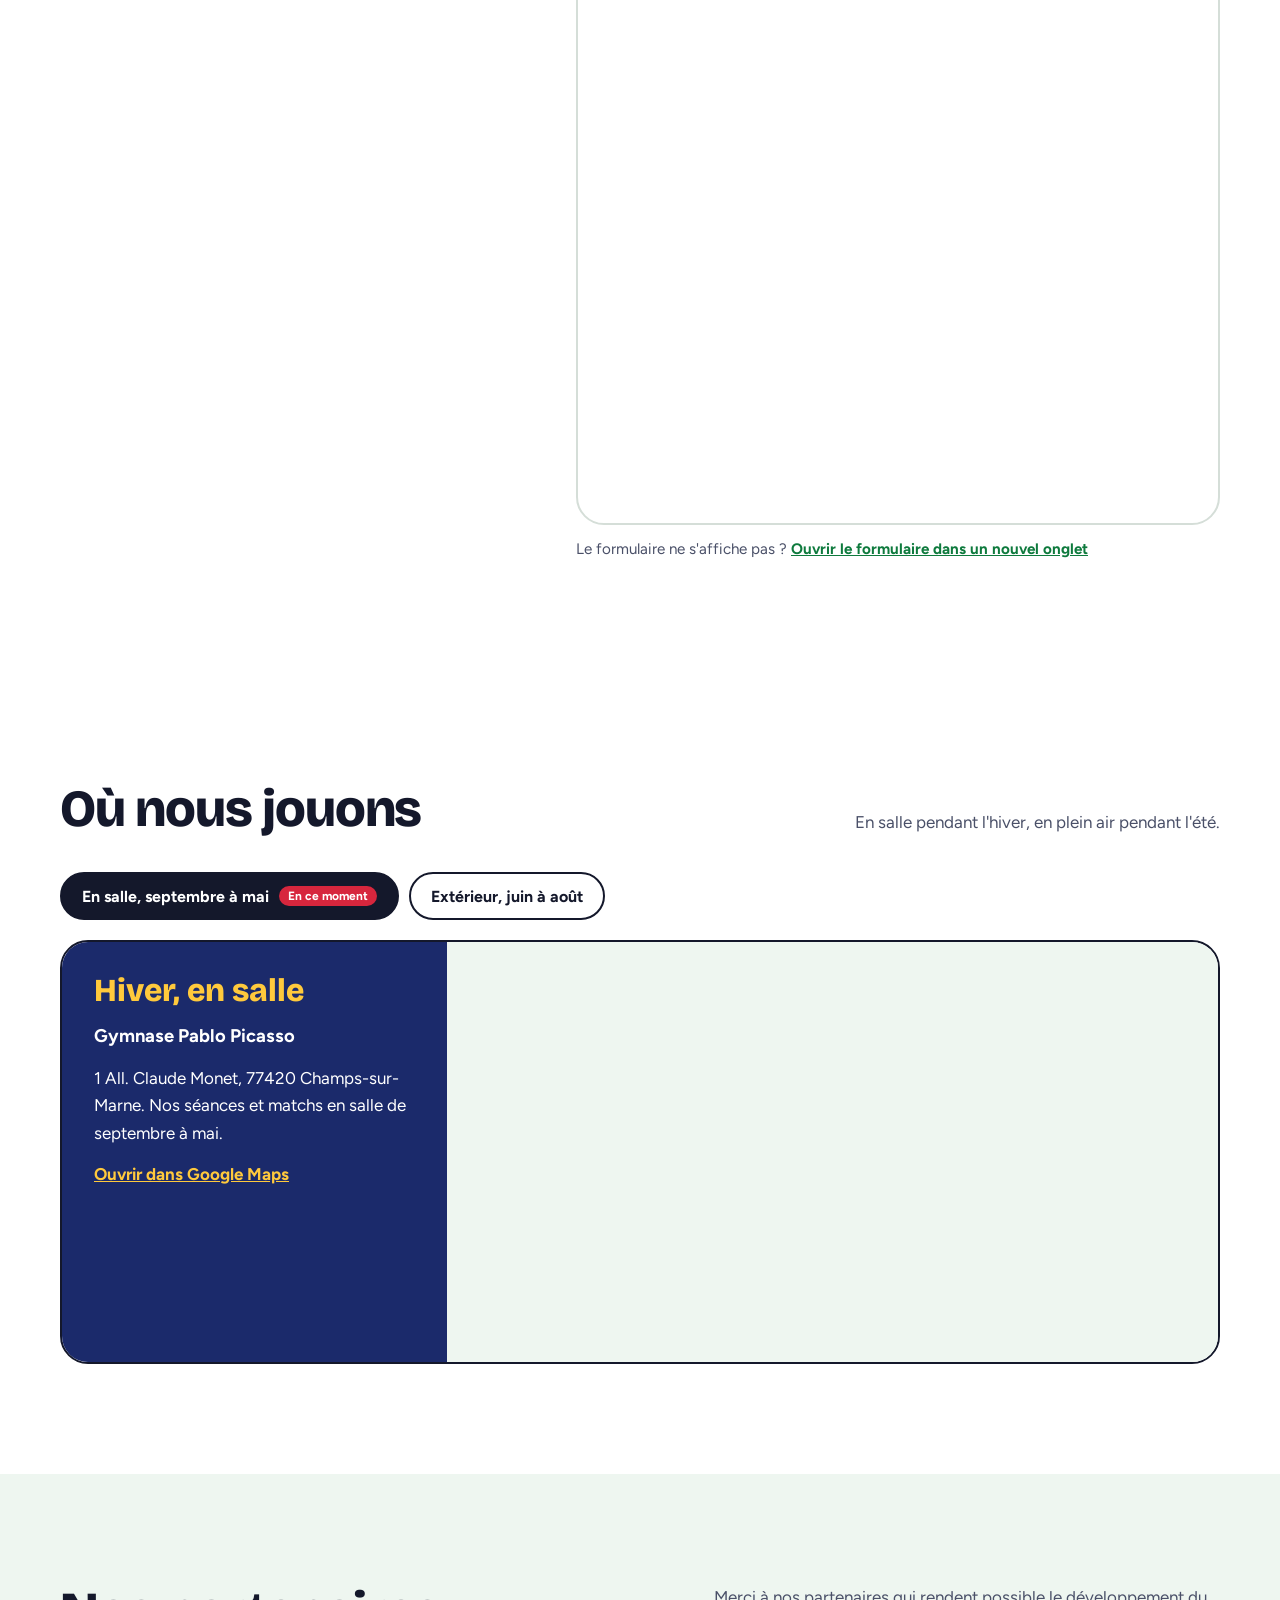
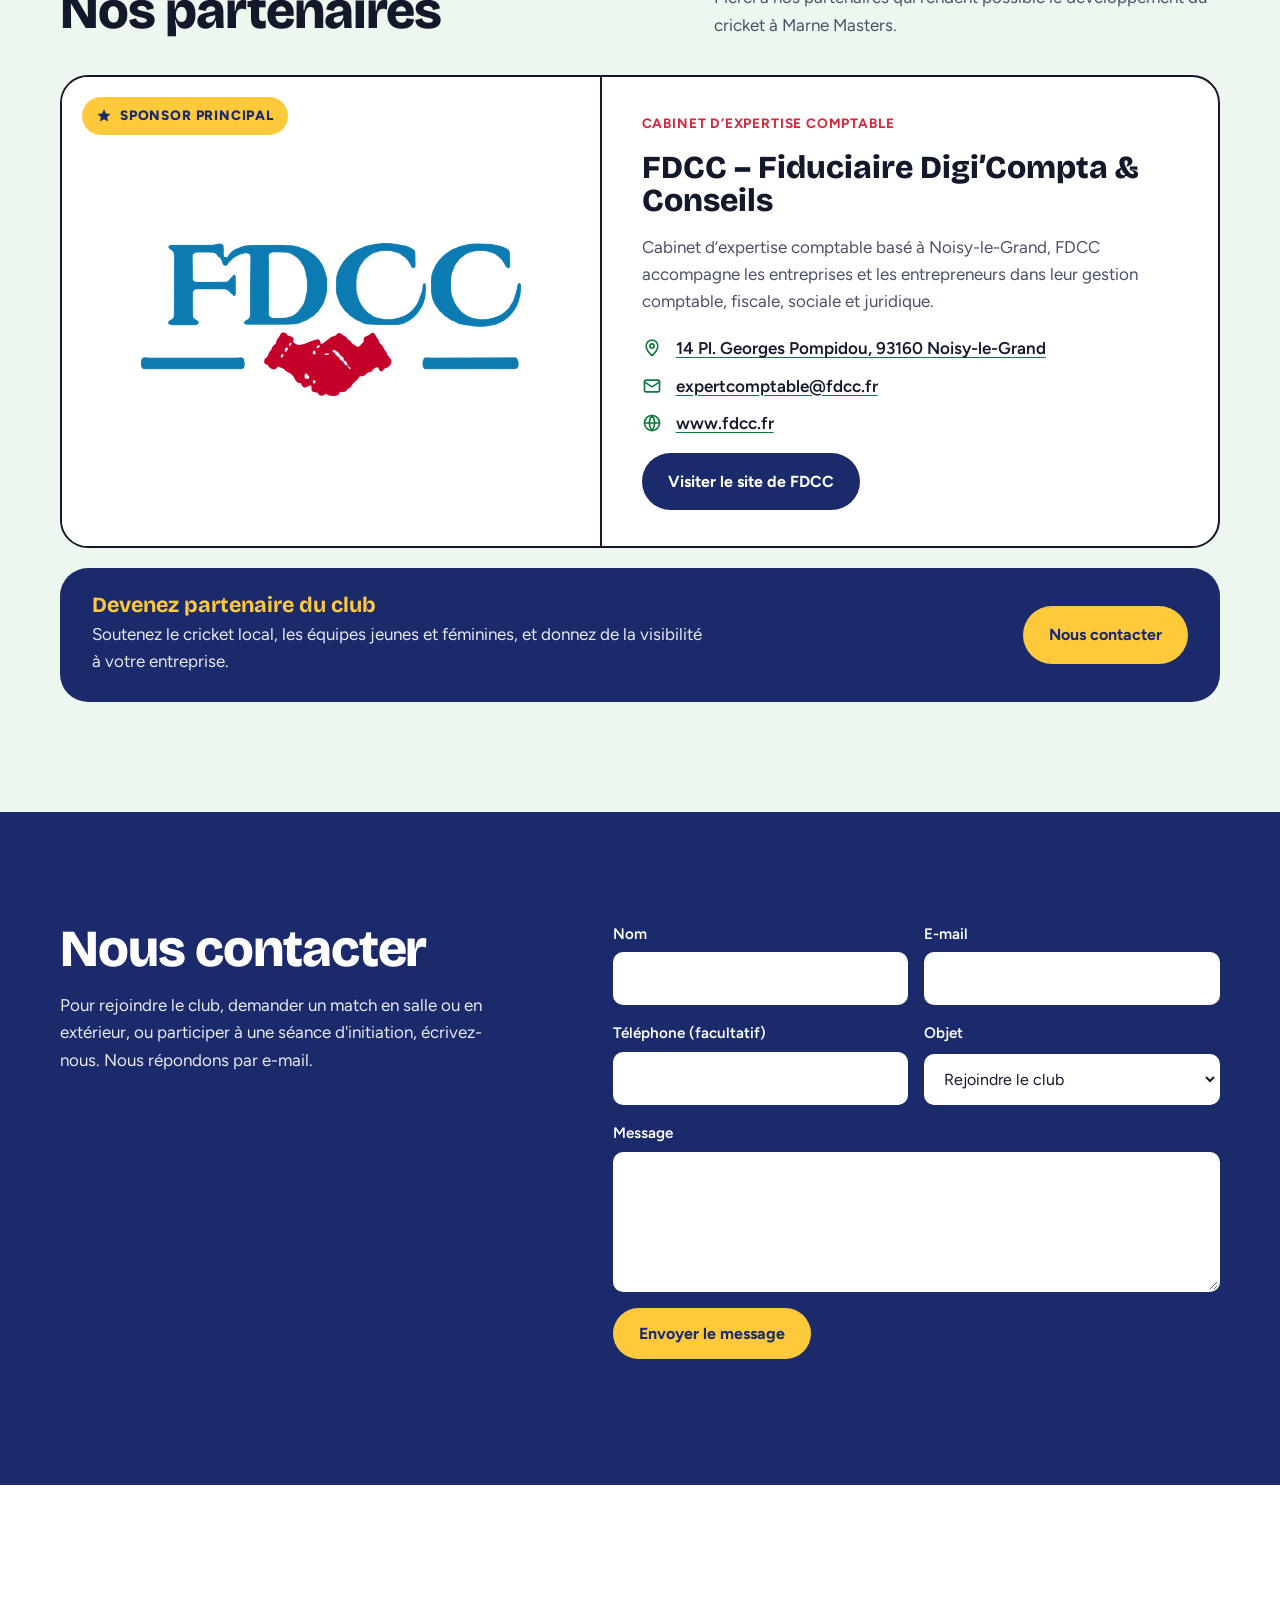
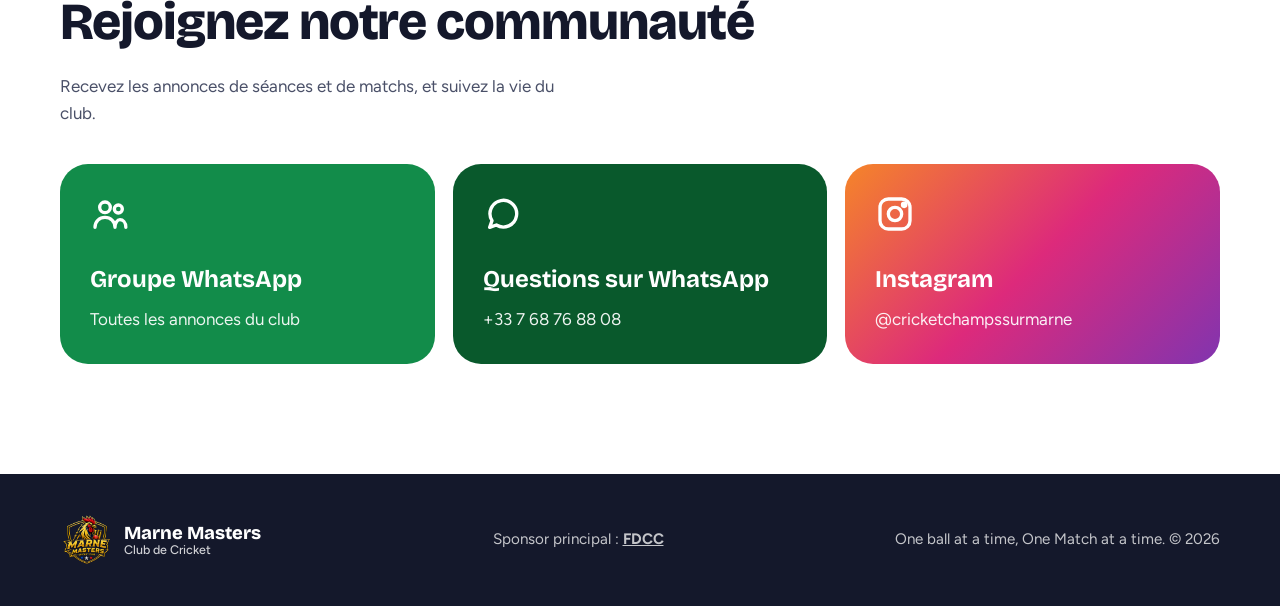
==== commit 740cbf2a: "Update index.html" ====
--- a/index.html
+++ b/index.html
@@ -412,7 +412,7 @@
           <p class="desc" data-i18n="sp_desc">Cabinet d’expertise comptable basé à Noisy-le-Grand, FDCC accompagne les entreprises et les entrepreneurs dans leur gestion comptable, fiscale, sociale et juridique.</p>
           <ul class="sponsor-facts">
             <li><svg viewBox="0 0 24 24" fill="none" stroke="currentColor" stroke-width="2" stroke-linecap="round"><path d="M12 21s-7-6.1-7-11.5A7 7 0 0 1 19 9.5C19 14.9 12 21 12 21z"/><circle cx="12" cy="9.5" r="2.5"/></svg><a href="https://www.google.com/maps/search/?api=1&query=14+Place+Georges+Pompidou+93160+Noisy-le-Grand" target="_blank" rel="noopener">14 Pl. Georges Pompidou, 93160 Noisy-le-Grand</a></li>
-            <li><svg viewBox="0 0 24 24" fill="none" stroke="currentColor" stroke-width="2" stroke-linecap="round" stroke-linejoin="round"><rect x="3" y="5" width="18" height="14" rx="2"/><path d="M3 7l9 6 9-6"/></svg><a href="mailto:polecompta@fdcc.fr">polecompta@fdcc.fr</a></li>
+            <li><svg viewBox="0 0 24 24" fill="none" stroke="currentColor" stroke-width="2" stroke-linecap="round" stroke-linejoin="round"><rect x="3" y="5" width="18" height="14" rx="2"/><path d="M3 7l9 6 9-6"/></svg><a href="mailto:expertcomptable@fdcc.fr">expertcomptable@fdcc.fr</a></li>
             <li><svg viewBox="0 0 24 24" fill="none" stroke="currentColor" stroke-width="2" stroke-linecap="round"><circle cx="12" cy="12" r="9"/><path d="M3 12h18M12 3a14 14 0 0 1 0 18M12 3a14 14 0 0 0 0 18"/></svg><a href="https://www.fdcc.fr" target="_blank" rel="noopener">www.fdcc.fr</a></li>
           </ul>
           <a class="btn btn-navy" href="https://www.fdcc.fr" target="_blank" rel="noopener" data-i18n="sp_visit">Visiter le site de FDCC</a>
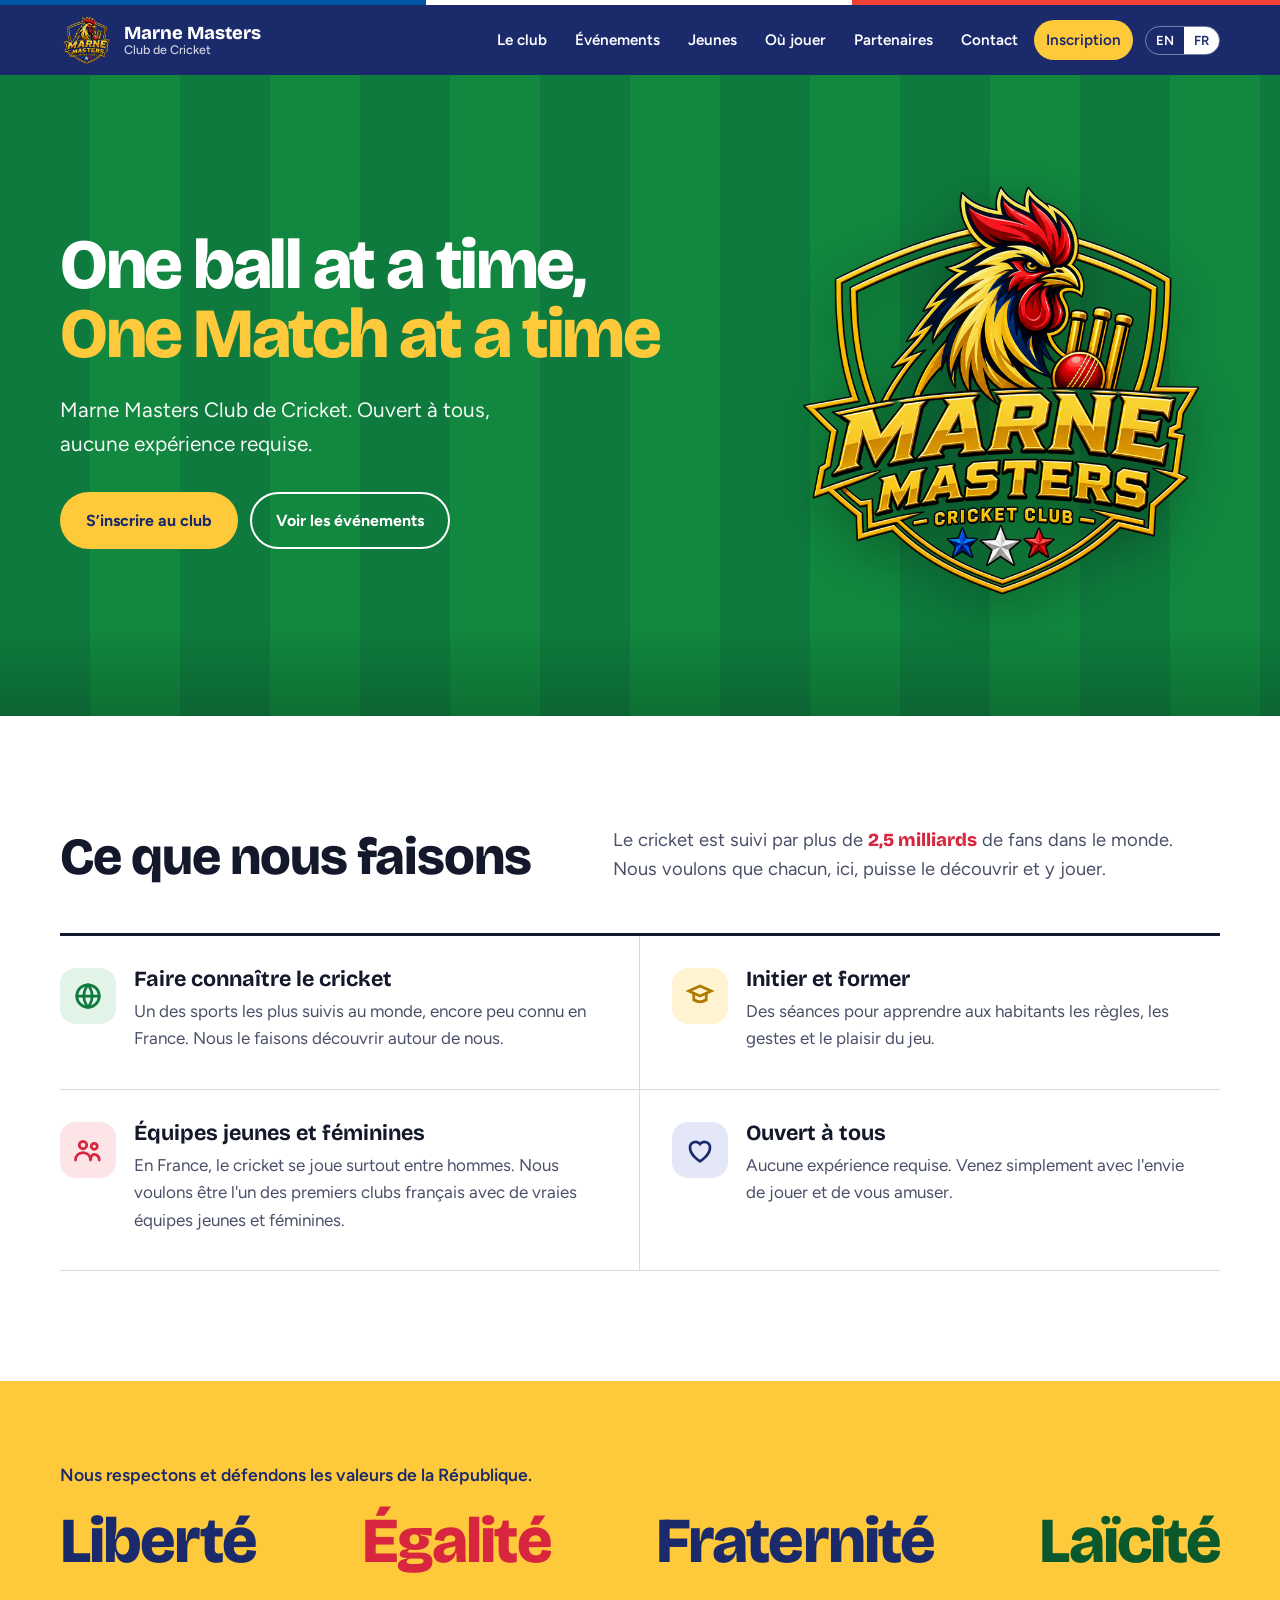
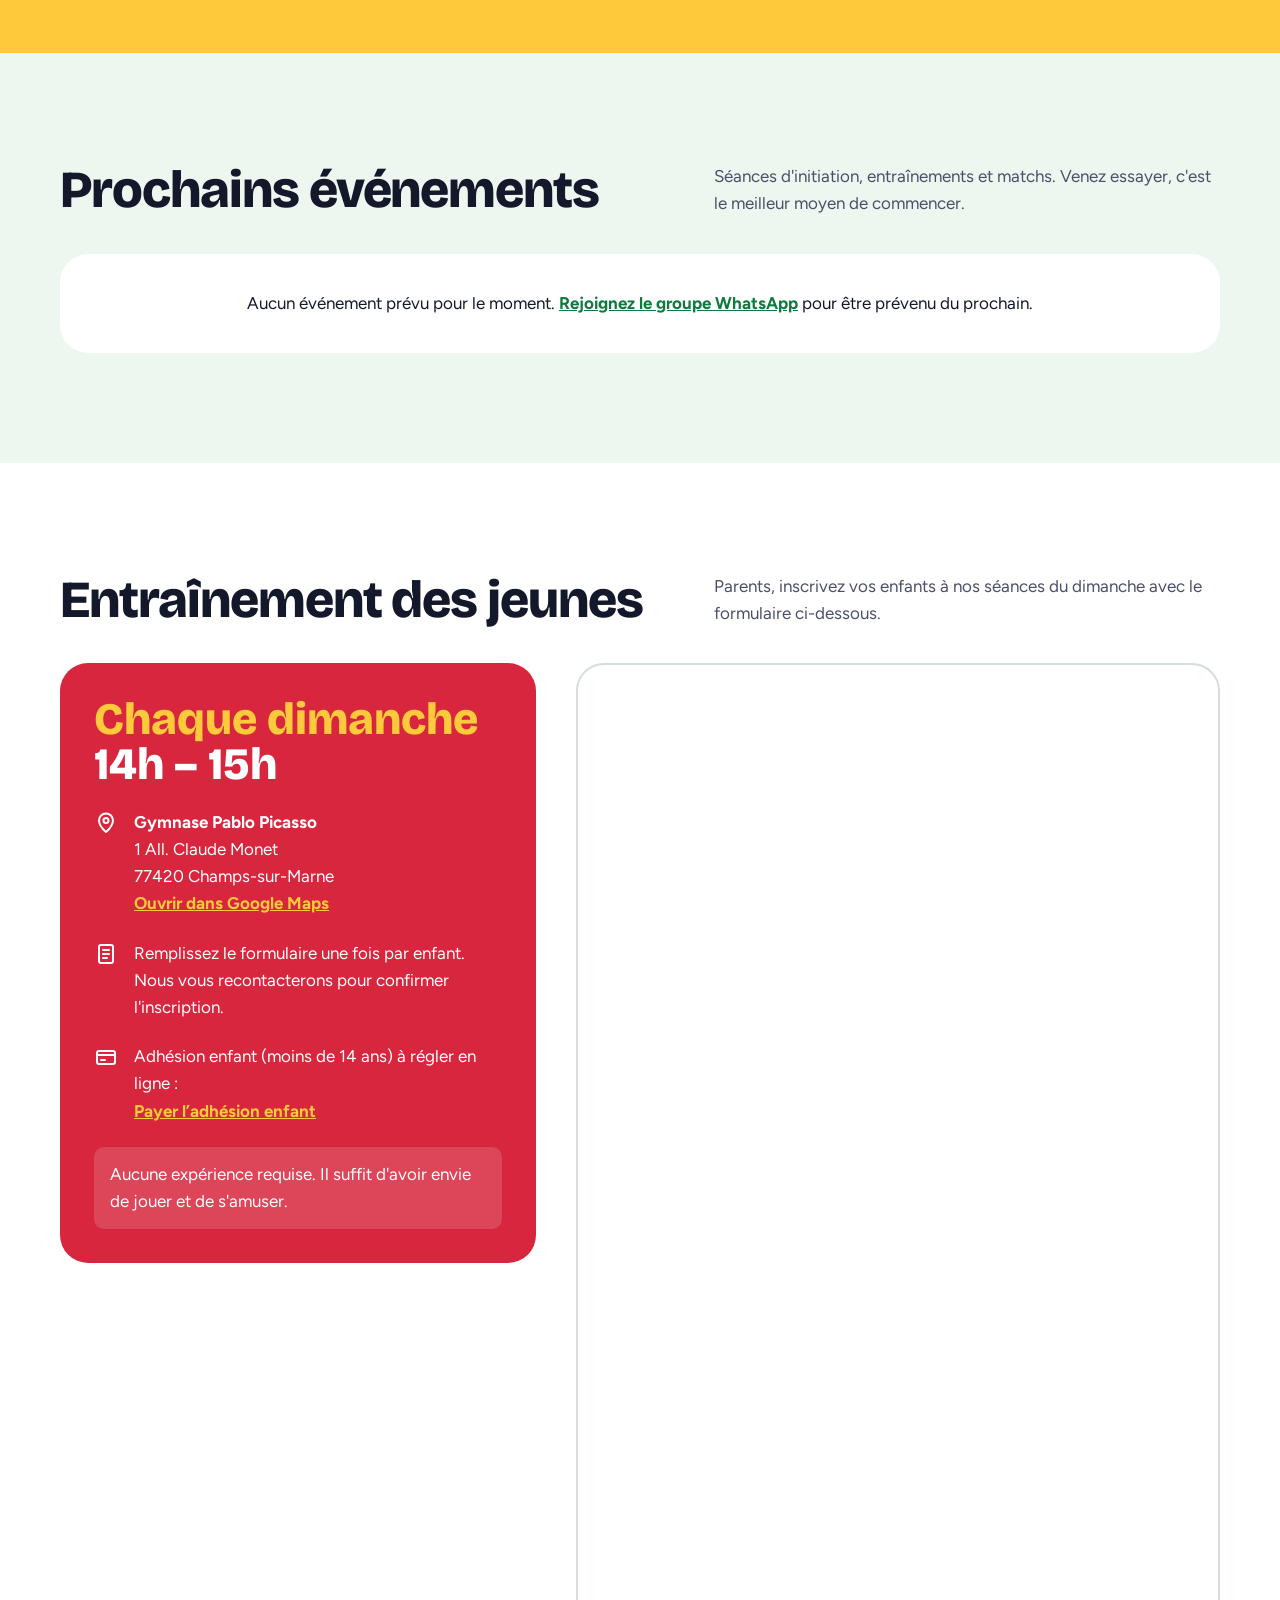
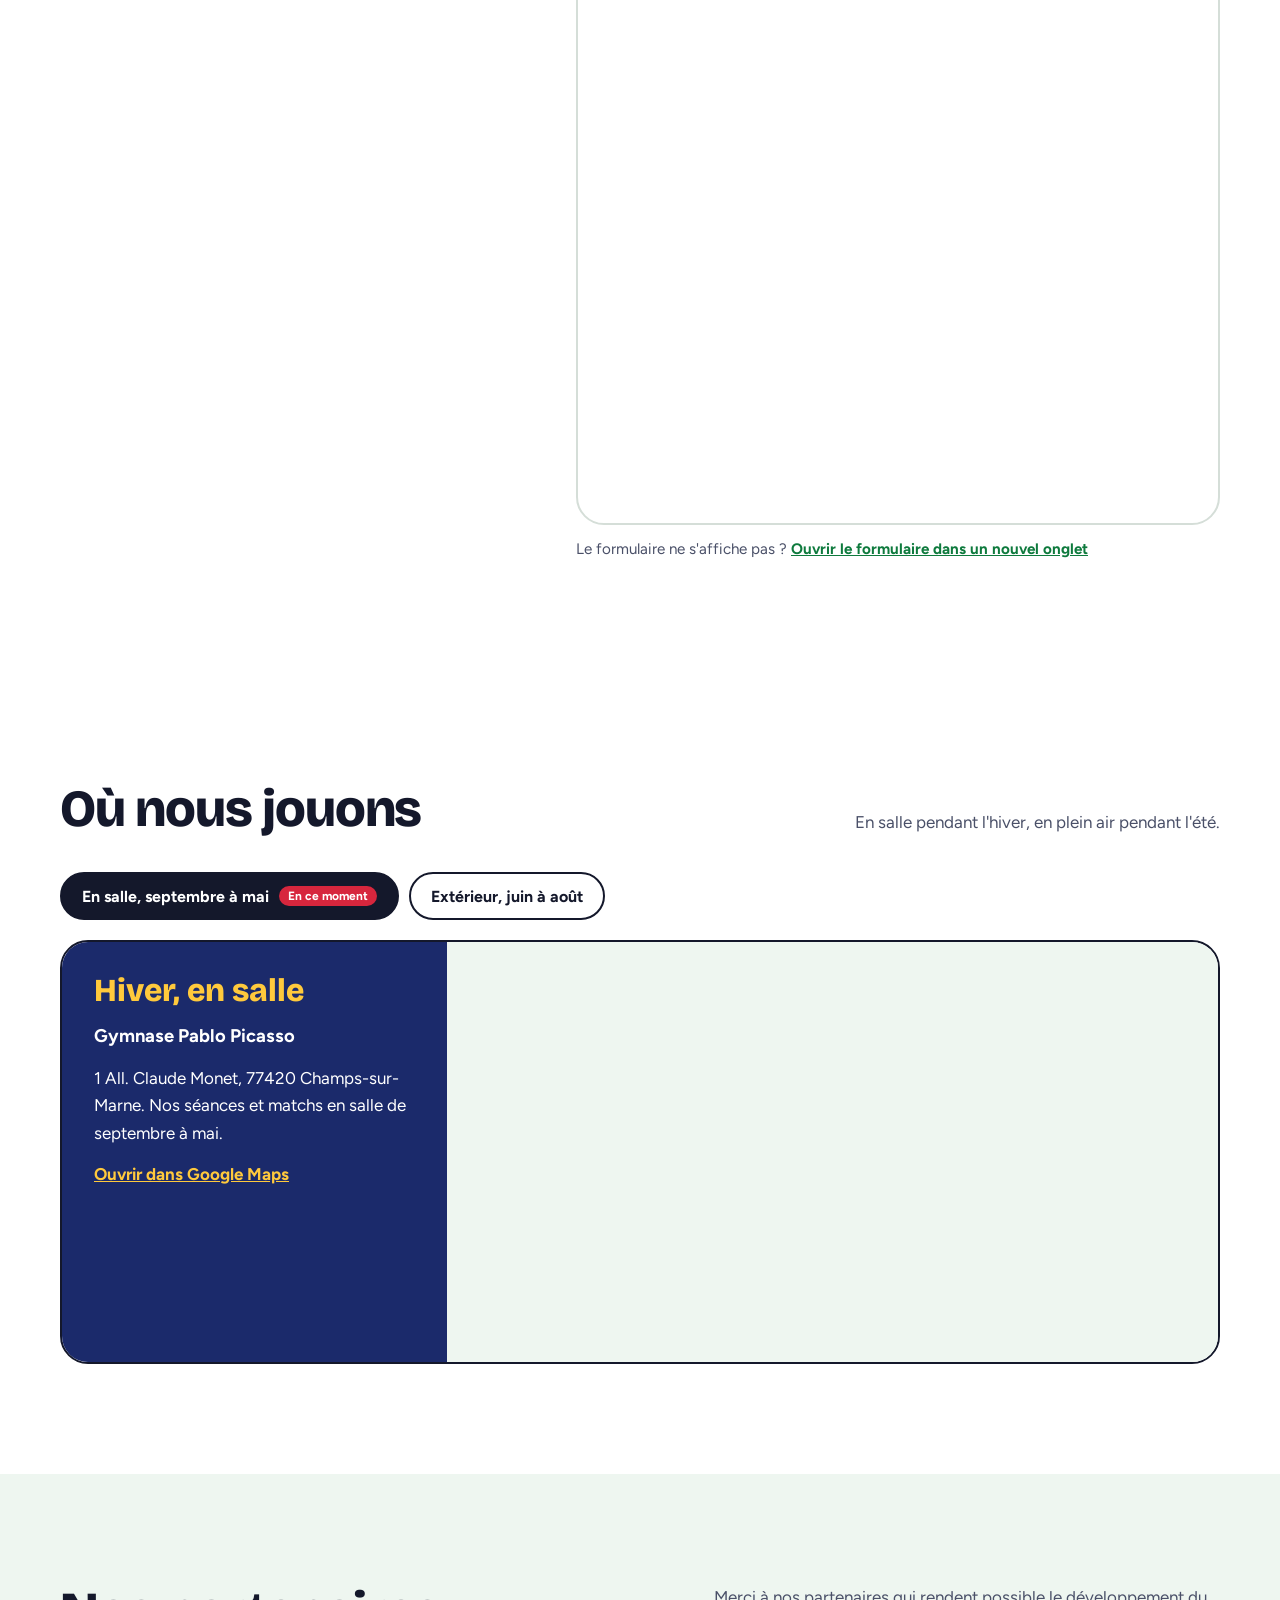
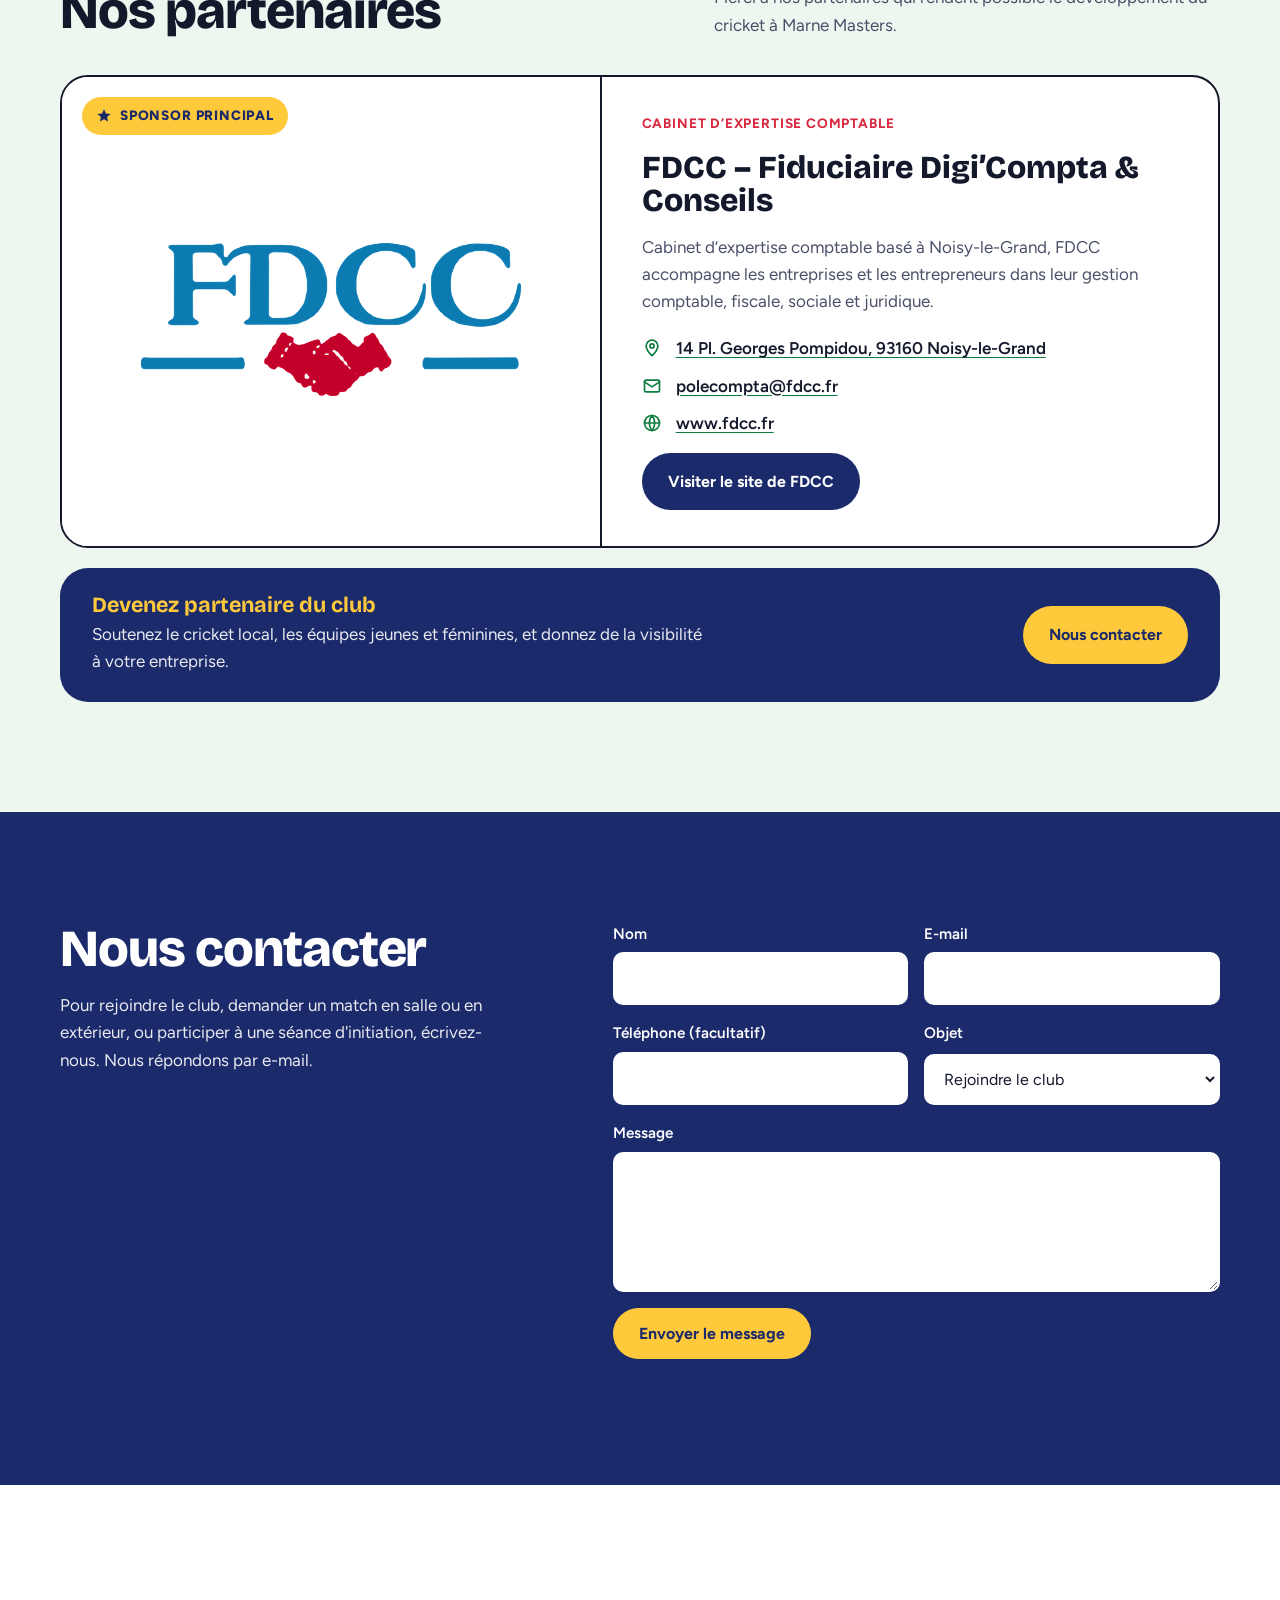
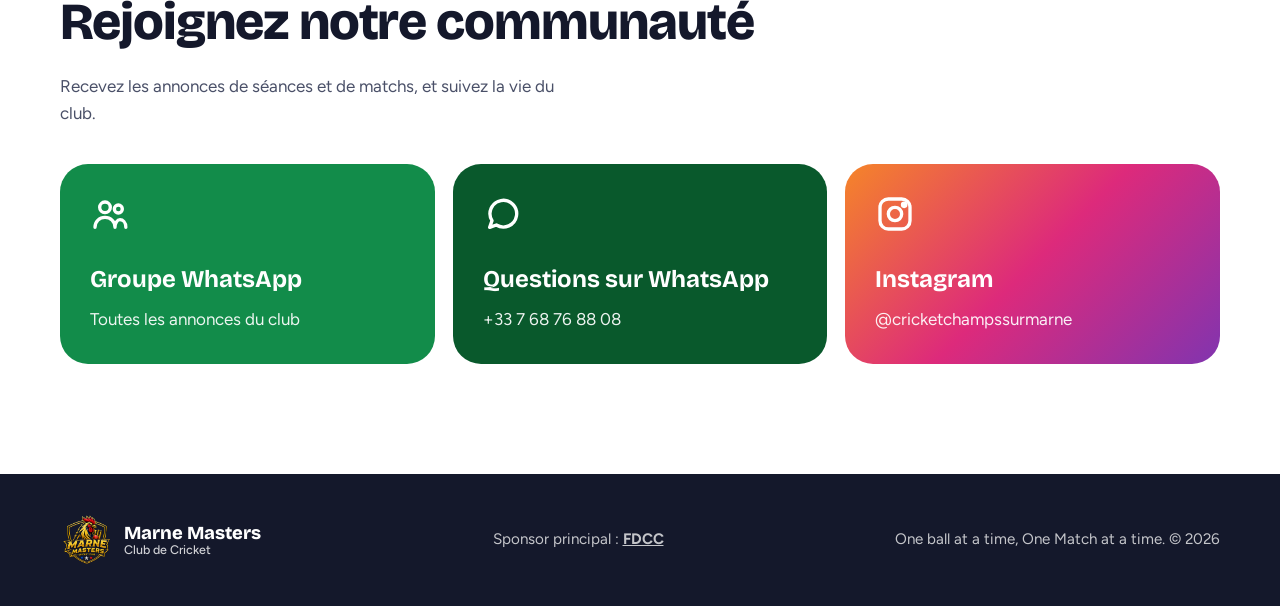
==== commit 67c397de: "Add files via upload" ====
--- a/index.html
+++ b/index.html
@@ -23,216 +23,7 @@
     '<path d="M91 44 Q100 52 91 60 M109 44 Q100 52 109 60" stroke="#fff" stroke-width="1.6" fill="none"/>' +
     '</svg>');
 </script>
-<style>
-:root{
-  --pitch:#0E7A3D;
-  --pitch-dark:#09592C;
-  --navy:#1B2A6B;
-  --red:#D7263D;
-  --sun:#FFC93C;
-  --ink:#14182B;
-  --paper:#FFFFFF;
-  --mist:#EEF6F0;
-  --muted:#4A5068;
-  --line:#D5DED8;
-  --radius-lg:28px;
-  --radius-sm:10px;
-}
-@media (prefers-color-scheme: dark){
-  :root:not([data-theme="light"]){
-    --ink:#EEF1F7; --paper:#0F1424; --mist:#151C30; --muted:#AAB1C7; --line:#2A3350;
-  }
-}
-:root[data-theme="dark"]{
-  --ink:#EEF1F7; --paper:#0F1424; --mist:#151C30; --muted:#AAB1C7; --line:#2A3350;
-}
-*,*::before,*::after{box-sizing:border-box}
-:root{padding-top:env(safe-area-inset-top,0px);padding-bottom:env(safe-area-inset-bottom,0px)}
-html{scroll-behavior:smooth;scroll-padding-top:calc(76px + env(safe-area-inset-top,0px))}
-body{margin:0;font-family:"Figtree",system-ui,-apple-system,"Segoe UI",Arial,sans-serif;font-size:1.0625rem;line-height:1.6;color:var(--ink);background:var(--paper)}
-img{max-width:100%;display:block}
-a{color:inherit}
-h1,h2,h3{font-family:"Bricolage Grotesque","Figtree",system-ui,sans-serif;line-height:1.05;margin:0}
-h2{font-size:clamp(2rem,4.5vw,3.25rem);font-weight:800;letter-spacing:-.02em}
-h3{font-size:1.35rem;font-weight:700}
-p{margin:0}
-.wrap{width:min(1160px,100% - 40px);margin-inline:auto}
-:focus-visible{outline:3px solid var(--sun);outline-offset:3px;border-radius:6px}
-@media (prefers-reduced-motion: reduce){*{animation:none!important;transition:none!important;scroll-behavior:auto!important}}
-
-/* ---------- Header ---------- */
-.tricolore{height:5px;background:linear-gradient(90deg,#0055A4 0 33.3%,#fff 33.3% 66.6%,#EF4135 66.6%)}
-header.top{position:sticky;top:env(safe-area-inset-top,0px);z-index:50;background:var(--navy);color:#fff}
-.nav{display:flex;align-items:center;gap:20px;height:70px}
-.brand{display:flex;align-items:center;gap:12px;text-decoration:none;font-family:"Bricolage Grotesque",sans-serif;font-weight:800;font-size:1.15rem;line-height:1.1}
-.brand img{width:52px;height:52px;object-fit:contain}
-.brand small{display:block;font-family:"Figtree",sans-serif;font-weight:500;font-size:.78rem;opacity:.8}
-.links{display:flex;gap:4px;margin-left:auto;align-items:center}
-.links a{text-decoration:none;padding:8px 12px;border-radius:999px;font-weight:600;font-size:.95rem}
-.links a:hover{background:rgba(255,255,255,.12)}
-.links a.cta{background:var(--sun);color:var(--navy)}
-.links a.cta:hover{background:#ffd76a}
-.lang{display:flex;border:1.5px solid rgba(255,255,255,.4);border-radius:999px;overflow:hidden;margin-left:8px}
-.lang button{background:none;border:0;color:#fff;font:600 .82rem "Figtree",sans-serif;padding:6px 10px;cursor:pointer}
-.lang button[aria-pressed="true"]{background:#fff;color:var(--navy)}
-.menu-btn{display:none;margin-left:auto;background:none;border:2px solid rgba(255,255,255,.5);color:#fff;border-radius:10px;padding:6px 12px;font:600 .95rem "Figtree",sans-serif;cursor:pointer}
-@media (max-width:1180px){
-  .menu-btn{display:block}
-  .links{display:none;position:absolute;left:0;right:0;top:100%;flex-direction:column;align-items:stretch;background:var(--navy);padding:12px 20px 20px;gap:6px}
-  .links.open{display:flex}
-  .links a{padding:12px 14px}
-  .lang{margin:6px 0 0;align-self:flex-start}
-}
-
-/* ---------- Hero: a mown cricket field ---------- */
-.hero{position:relative;overflow:hidden;color:#fff;background:
-  repeating-linear-gradient(90deg,var(--pitch) 0 90px,#11873F 90px 180px);}
-.hero::after{content:"";position:absolute;inset:auto 0 0 0;height:90px;background:linear-gradient(transparent,rgba(0,0,0,.18))}
-.hero-grid{position:relative;z-index:1;display:grid;grid-template-columns:1.35fr .9fr;gap:40px;align-items:center;padding:clamp(56px,9vw,110px) 0 clamp(70px,10vw,120px)}
-.slogan{text-wrap:balance;font-size:clamp(2.4rem,5.6vw,4.4rem);font-weight:800;letter-spacing:-.035em;line-height:.98}
-.slogan span{display:block}
-.slogan span:last-child{color:var(--sun)}
-.hero p.lead{margin-top:24px;font-size:clamp(1.1rem,1.8vw,1.3rem);max-width:34ch;opacity:.95}
-.btns{display:flex;flex-wrap:wrap;gap:12px;margin-top:32px}
-.btn{display:inline-flex;align-items:center;gap:10px;padding:14px 24px;border-radius:999px;font-weight:700;text-decoration:none;font-size:1rem;border:2px solid transparent;cursor:pointer;font-family:inherit}
-.btn-sun{background:var(--sun);color:var(--navy)}
-.btn-sun:hover{background:#ffd76a}
-.btn-ghost{border-color:#fff;color:#fff;background:transparent}
-.btn-ghost:hover{background:rgba(255,255,255,.12)}
-.badge-wrap{position:relative;justify-self:center;width:min(440px,82vw)}
-.badge{width:100%;height:auto;filter:drop-shadow(0 14px 24px rgba(0,0,0,.35));animation:land .9s cubic-bezier(.2,.9,.3,1.2) .2s both}
-@keyframes land{from{opacity:0;transform:translateY(-40px) scale(.85) rotate(-6deg)}to{opacity:1;transform:none}}
-/* the one moment of motion: a ball rolls in and settles at the badge */
-@media (max-width:820px){.hero-grid{grid-template-columns:1fr}.badge-wrap{width:min(300px,76vw);order:-1}}
-
-/* ---------- About ---------- */
-section{padding:clamp(64px,9vw,110px) 0}
-.intro{display:grid;grid-template-columns:1fr 1.2fr;gap:48px;align-items:end;margin-bottom:48px}
-.intro p{color:var(--muted);font-size:1.15rem;max-width:52ch}
-.fans{font-family:"Bricolage Grotesque",sans-serif;font-weight:800;color:var(--red)}
-.pillars{display:grid;grid-template-columns:repeat(2,1fr);gap:0;border-top:3px solid var(--ink)}
-.pillar{padding:32px 32px 36px 0;border-bottom:1px solid var(--line);display:grid;grid-template-columns:56px 1fr;gap:18px}
-.pillar:nth-child(odd){border-right:1px solid var(--line)}
-.pillar:nth-child(even){padding-left:32px}
-.pillar .ico{width:56px;height:56px;border-radius:16px;display:grid;place-items:center}
-.pillar p{color:var(--muted);margin-top:8px}
-@media (max-width:820px){.intro{grid-template-columns:1fr;gap:16px}.pillars{grid-template-columns:1fr}.pillar,.pillar:nth-child(even){padding:28px 0;border-right:0}}
-
-/* ---------- Values ---------- */
-.values{background:var(--sun);color:var(--navy);padding:clamp(48px,7vw,80px) 0}
-.values-row{display:flex;flex-wrap:wrap;justify-content:space-between;gap:8px 24px;margin-top:20px}
-.values-row b{font-family:"Bricolage Grotesque",sans-serif;font-weight:800;font-size:clamp(2rem,5.5vw,4rem);letter-spacing:-.03em;line-height:1}
-.values-row b:nth-child(2){color:var(--red)}
-.values-row b:nth-child(4){color:var(--pitch-dark)}
-.values p{font-weight:600;font-size:1.1rem}
-
-/* ---------- Events ---------- */
-.events{background:var(--mist)}
-.section-head{display:flex;justify-content:space-between;align-items:end;gap:24px;flex-wrap:wrap;margin-bottom:36px}
-.section-head p{color:var(--muted);max-width:46ch}
-.event-list{display:grid;gap:16px}
-.event{display:grid;grid-template-columns:110px 1fr auto;gap:28px;align-items:center;background:var(--paper);border-radius:var(--radius-lg);padding:22px 28px;border-left:8px solid var(--pitch)}
-.event:nth-child(3n+2){border-left-color:var(--red)}
-.event:nth-child(3n+3){border-left-color:var(--navy)}
-.date{text-align:center;line-height:1}
-.date .d{font-family:"Bricolage Grotesque",sans-serif;font-weight:800;font-size:3rem}
-.date .m{font-weight:700;font-size:1rem;margin-top:4px;text-transform:capitalize}
-.date .w{font-size:.85rem;color:var(--muted);margin-top:4px;text-transform:capitalize}
-.event .meta{color:var(--muted);font-weight:600;font-size:.95rem;margin-top:6px}
-.event .details{margin-top:6px}
-.tag{background:var(--sun);color:var(--navy);font-weight:700;font-size:.85rem;padding:6px 14px;border-radius:999px;white-space:nowrap}
-.empty{background:var(--paper);border-radius:var(--radius-lg);padding:36px;text-align:center}
-.empty a{font-weight:700;color:var(--pitch)}
-@media (max-width:640px){.event{grid-template-columns:72px 1fr;padding:20px}.date .d{font-size:2.2rem}.tag{grid-column:2;justify-self:start}}
-
-/* ---------- Map ---------- */
-.tabs{display:flex;gap:10px;flex-wrap:wrap;margin-bottom:20px}
-.tab{font:700 1rem "Figtree",sans-serif;padding:12px 20px;border-radius:999px;border:2px solid var(--ink);background:transparent;color:var(--ink);cursor:pointer;display:flex;align-items:center;gap:10px}
-.tab[aria-selected="true"]{background:var(--ink);color:var(--paper)}
-.now{background:var(--red);color:#fff;font-size:.75rem;padding:3px 9px;border-radius:999px}
-.map-card{display:grid;grid-template-columns:1fr 2fr;border-radius:var(--radius-lg);overflow:hidden;border:2px solid var(--ink)}
-.map-info{padding:32px;background:var(--navy);color:#fff;display:flex;flex-direction:column;gap:14px}
-.map-info .season{font-family:"Bricolage Grotesque",sans-serif;font-weight:800;font-size:2rem;line-height:1.05;color:var(--sun)}
-.map-info a{font-weight:700;color:var(--sun)}
-.map-frame{min-height:420px;background:var(--mist)}
-.map-frame iframe{width:100%;height:100%;min-height:420px;border:0;display:block}
-@media (max-width:820px){.map-card{grid-template-columns:1fr}.map-frame,.map-frame iframe{min-height:340px}}
-
-/* ---------- Contact ---------- */
-.contact{background:var(--navy);color:#fff}
-.contact-grid{display:grid;grid-template-columns:.9fr 1.1fr;gap:56px}
-.contact .side p{opacity:.9;margin-top:16px;max-width:40ch}
-form{display:grid;gap:16px;grid-template-columns:1fr 1fr}
-.field{display:grid;gap:6px}
-.field.full{grid-column:1/-1}
-label{font-weight:600;font-size:.95rem}
-input,select,textarea{font:inherit;font-size:1rem;color:var(--ink);background:#fff;border:2px solid transparent;border-radius:var(--radius-sm);padding:12px 14px;width:100%}
-input:focus,select:focus,textarea:focus{outline:none;border-color:var(--sun)}
-textarea{min-height:140px;resize:vertical}
-.hp{position:absolute;left:-9999px}
-.status{grid-column:1/-1;font-weight:600;border-radius:var(--radius-sm);padding:0}
-.status.ok{background:#E3F6E9;color:var(--pitch-dark);padding:14px 16px}
-.status.err{background:#FCE4E7;color:#9B1527;padding:14px 16px}
-@media (max-width:820px){.contact-grid{grid-template-columns:1fr;gap:32px}form{grid-template-columns:1fr}}
-
-/* ---------- Community ---------- */
-.community-grid{display:grid;grid-template-columns:repeat(3,1fr);gap:18px}
-.social{display:flex;flex-direction:column;gap:14px;padding:30px;border-radius:var(--radius-lg);text-decoration:none;color:#fff;min-height:200px;transition:transform .2s}
-.social:hover{transform:translateY(-4px)}
-.social svg{width:40px;height:40px}
-.social strong{font-family:"Bricolage Grotesque",sans-serif;font-size:1.5rem;line-height:1.1;margin-top:auto}
-.social span{opacity:.92}
-.s-group{background:#128C4A}
-.s-chat{background:var(--pitch-dark)}
-.s-insta{background:linear-gradient(135deg,#F58529,#DD2A7B 50%,#8134AF)}
-@media (max-width:820px){.community-grid{grid-template-columns:1fr}.social{min-height:0}}
-
-
-/* ---------- Juniors ---------- */
-.juniors-grid{display:grid;grid-template-columns:.85fr 1.15fr;gap:40px;align-items:start}
-.jcard{position:sticky;top:calc(90px + env(safe-area-inset-top,0px));background:var(--red);color:#fff;border-radius:var(--radius-lg);padding:34px;display:grid;gap:22px}
-.jcard .when{font-family:"Bricolage Grotesque",sans-serif;font-weight:800;font-size:clamp(2rem,4vw,2.8rem);line-height:1}
-.jcard .when span{display:block;color:var(--sun)}
-.jrow{display:grid;grid-template-columns:28px 1fr;gap:12px;align-items:start}
-.jrow svg{width:24px;height:24px;margin-top:2px}
-.jrow b{display:block}
-.jcard a{color:var(--sun);font-weight:700}
-.jcard .note{background:rgba(255,255,255,.14);border-radius:var(--radius-sm);padding:14px 16px}
-.form-embed{background:#fff;border-radius:var(--radius-lg);border:2px solid var(--line);overflow:hidden}
-.form-embed iframe{display:block;width:100%;height:1458px;border:0}
-.form-alt{margin-top:12px;color:var(--muted);font-size:.95rem}
-.form-alt a{color:var(--pitch);font-weight:700}
-@media (max-width:900px){.juniors-grid{grid-template-columns:1fr}.jcard{position:static}.form-embed iframe{height:1750px}}
-
-/* ---------- Sponsors ---------- */
-.sponsors{background:var(--mist)}
-.sponsor-main{display:grid;grid-template-columns:1fr 1.15fr;border-radius:var(--radius-lg);overflow:hidden;background:var(--paper);border:2px solid var(--ink)}
-.sponsor-logo{position:relative;background:#fff;display:grid;place-items:center;padding:64px 40px 48px}
-.sponsor-logo a{display:block;width:min(380px,100%)}
-.sponsor-logo img{width:100%;height:auto}
-.ribbon{position:absolute;top:20px;left:20px;background:var(--sun);color:var(--navy);font-weight:800;font-size:.85rem;letter-spacing:.06em;text-transform:uppercase;padding:8px 14px;border-radius:999px;display:flex;align-items:center;gap:8px}
-.ribbon svg{width:16px;height:16px}
-.sponsor-info{padding:36px 40px;display:grid;gap:16px;align-content:center;border-left:2px solid var(--ink)}
-.sponsor-info .kind{color:var(--red);font-weight:700;text-transform:uppercase;letter-spacing:.06em;font-size:.85rem}
-.sponsor-info h3{font-size:clamp(1.5rem,2.6vw,2rem);font-weight:800}
-.sponsor-info p.desc{color:var(--muted)}
-.sponsor-facts{display:grid;gap:10px;margin:4px 0 0;padding:0;list-style:none}
-.sponsor-facts li{display:grid;grid-template-columns:24px 1fr;gap:10px;align-items:start}
-.sponsor-facts svg{width:20px;height:20px;margin-top:3px;color:var(--pitch)}
-.sponsor-facts a{color:var(--ink);font-weight:600;text-decoration-color:var(--pitch);text-underline-offset:3px}
-.btn-navy{background:var(--navy);color:#fff;justify-self:start}
-.btn-navy:hover{background:#26398c}
-.become{margin-top:20px;display:flex;flex-wrap:wrap;gap:16px 28px;align-items:center;justify-content:space-between;background:var(--navy);color:#fff;border-radius:var(--radius-lg);padding:26px 32px}
-.become h3{color:var(--sun)}
-.become p{opacity:.9;margin-top:4px;max-width:56ch}
-.foot-sponsor{font-size:.9rem;opacity:.75}
-.foot-sponsor a{color:inherit;font-weight:700}
-@media (max-width:820px){.sponsor-main{grid-template-columns:1fr}.sponsor-info{border-left:0;border-top:2px solid var(--ink);padding:28px 24px}.sponsor-logo{padding:76px 32px 36px}}
-
-footer{background:var(--ink);color:var(--paper);padding:40px 0}
-.foot{display:flex;flex-wrap:wrap;justify-content:space-between;align-items:center;gap:20px}
-.foot p{opacity:.75;font-size:.95rem}
-</style>
+<link rel="stylesheet" href="styles.css">
 </head>
 <body>
 
@@ -250,8 +41,8 @@
       <a href="#juniors" data-i18n="nav_juniors">Jeunes</a>
       <a href="#where" data-i18n="nav_where">Où jouer</a>
       <a href="#sponsors" data-i18n="nav_sponsors">Partenaires</a>
-      <a href="#community" data-i18n="nav_community">Communauté</a>
-      <a href="#contact" class="cta" data-i18n="nav_join">Nous rejoindre</a>
+      <a href="#contact" data-i18n="nav_contact">Contact</a>
+      <a href="inscription.html" class="cta" data-i18n="nav_join">Inscription</a>
       <div class="lang" role="group" aria-label="Language">
         <button type="button" data-lang="en" aria-pressed="false" lang="en">EN</button>
         <button type="button" data-lang="fr" aria-pressed="true" lang="fr">FR</button>
@@ -268,7 +59,7 @@
         <h1 class="slogan"><span>One ball at a time,</span><span>One Match at a time</span></h1>
         <p class="lead" data-i18n="hero_lead">Marne Masters Club de Cricket. Ouvert à tous, aucune expérience requise.</p>
         <div class="btns">
-          <a class="btn btn-sun" href="#contact" data-i18n="hero_join">Rejoindre le club</a>
+          <a class="btn btn-sun" href="inscription.html" data-i18n="hero_join">S’inscrire au club</a>
           <a class="btn btn-ghost" href="#events" data-i18n="hero_events">Voir les événements</a>
         </div>
       </div>
@@ -355,6 +146,10 @@
             <svg viewBox="0 0 24 24" fill="none" stroke="#fff" stroke-width="2" stroke-linecap="round"><rect x="5" y="3" width="14" height="18" rx="2"/><path d="M9 8h6M9 12h6M9 16h4"/></svg>
             <div data-i18n="jr_how">Remplissez le formulaire une fois par enfant. Nous vous recontacterons pour confirmer l'inscription.</div>
           </div>
+          <div class="jrow">
+            <svg viewBox="0 0 24 24" fill="none" stroke="#fff" stroke-width="2" stroke-linecap="round"><rect x="3" y="6" width="18" height="13" rx="2"/><path d="M3 10h18M7 15h4"/></svg>
+            <div><span data-i18n="jr_pay">Adhésion enfant (moins de 14 ans) à régler en ligne :</span><br><a href="inscription.html#enfant" data-i18n="jr_pay_link">Payer l’adhésion enfant</a></div>
+          </div>
           <p class="note" data-i18n="jr_note">Aucune expérience requise. Il suffit d'avoir envie de jouer et de s'amuser.</p>
         </aside>
         <div>
@@ -412,7 +207,7 @@
           <p class="desc" data-i18n="sp_desc">Cabinet d’expertise comptable basé à Noisy-le-Grand, FDCC accompagne les entreprises et les entrepreneurs dans leur gestion comptable, fiscale, sociale et juridique.</p>
           <ul class="sponsor-facts">
             <li><svg viewBox="0 0 24 24" fill="none" stroke="currentColor" stroke-width="2" stroke-linecap="round"><path d="M12 21s-7-6.1-7-11.5A7 7 0 0 1 19 9.5C19 14.9 12 21 12 21z"/><circle cx="12" cy="9.5" r="2.5"/></svg><a href="https://www.google.com/maps/search/?api=1&query=14+Place+Georges+Pompidou+93160+Noisy-le-Grand" target="_blank" rel="noopener">14 Pl. Georges Pompidou, 93160 Noisy-le-Grand</a></li>
-            <li><svg viewBox="0 0 24 24" fill="none" stroke="currentColor" stroke-width="2" stroke-linecap="round" stroke-linejoin="round"><rect x="3" y="5" width="18" height="14" rx="2"/><path d="M3 7l9 6 9-6"/></svg><a href="mailto:expertcomptable@fdcc.fr">expertcomptable@fdcc.fr</a></li>
+            <li><svg viewBox="0 0 24 24" fill="none" stroke="currentColor" stroke-width="2" stroke-linecap="round" stroke-linejoin="round"><rect x="3" y="5" width="18" height="14" rx="2"/><path d="M3 7l9 6 9-6"/></svg><a href="mailto:polecompta@fdcc.fr">polecompta@fdcc.fr</a></li>
             <li><svg viewBox="0 0 24 24" fill="none" stroke="currentColor" stroke-width="2" stroke-linecap="round"><circle cx="12" cy="12" r="9"/><path d="M3 12h18M12 3a14 14 0 0 1 0 18M12 3a14 14 0 0 0 0 18"/></svg><a href="https://www.fdcc.fr" target="_blank" rel="noopener">www.fdcc.fr</a></li>
           </ul>
           <a class="btn btn-navy" href="https://www.fdcc.fr" target="_blank" rel="noopener" data-i18n="sp_visit">Visiter le site de FDCC</a>
@@ -522,8 +317,8 @@
   fr:{
     nav_sponsors:"Partenaires",sp_title:"Nos partenaires",sp_sub:"Merci à nos partenaires qui rendent possible le développement du cricket à Marne Masters.",sp_main:"Sponsor principal",sp_kind:"Cabinet d’expertise comptable",sp_desc:"Cabinet d’expertise comptable basé à Noisy-le-Grand, FDCC accompagne les entreprises et les entrepreneurs dans leur gestion comptable, fiscale, sociale et juridique.",sp_visit:"Visiter le site de FDCC",sp_become_t:"Devenez partenaire du club",sp_become_d:"Soutenez le cricket local, les équipes jeunes et féminines, et donnez de la visibilité à votre entreprise.",sp_become_btn:"Nous contacter",r_sponsor:"Devenir partenaire / sponsor",
     nav_juniors:"Jeunes",jr_title:"Entraînement des jeunes",jr_sub:"Parents, inscrivez vos enfants à nos séances du dimanche avec le formulaire ci-dessous.",jr_day:"Chaque dimanche",jr_how:"Remplissez le formulaire une fois par enfant. Nous vous recontacterons pour confirmer l'inscription.",jr_note:"Aucune expérience requise. Il suffit d'avoir envie de jouer et de s'amuser.",jr_alt:"Le formulaire ne s'affiche pas ?",jr_alt_link:"Ouvrir le formulaire dans un nouvel onglet",
-    menu:"Menu",nav_about:"Le club",nav_events:"Événements",nav_where:"Où jouer",nav_community:"Communauté",nav_join:"Nous rejoindre",
-    hero_lead:"Marne Masters Club de Cricket. Ouvert à tous, aucune expérience requise.",hero_join:"Rejoindre le club",hero_events:"Voir les événements",
+    menu:"Menu",nav_about:"Le club",nav_events:"Événements",nav_where:"Où jouer",nav_community:"Communauté",nav_join:"Inscription",nav_contact:"Contact",jr_pay:"Adhésion enfant (moins de 14 ans) à régler en ligne :",jr_pay_link:"Payer l’adhésion enfant",
+    hero_lead:"Marne Masters Club de Cricket. Ouvert à tous, aucune expérience requise.",hero_join:"S’inscrire au club",hero_events:"Voir les événements",
     about_title:"Ce que nous faisons",
     about_intro:'Le cricket est suivi par plus de <span class="fans">2,5 milliards</span> de fans dans le monde. Nous voulons que chacun, ici, puisse le découvrir et y jouer.',
     p1_t:"Faire connaître le cricket",p1_d:"Un des sports les plus suivis au monde, encore peu connu en France. Nous le faisons découvrir autour de nous.",
@@ -549,8 +344,8 @@
   en:{
     nav_sponsors:"Sponsors",sp_title:"Our sponsors",sp_sub:"Thank you to the partners who help us grow cricket at Marne Masters.",sp_main:"Main sponsor",sp_kind:"Chartered accountancy firm",sp_desc:"An accountancy firm based in Noisy-le-Grand, FDCC supports businesses and entrepreneurs with their accounting, tax, payroll and legal management.",sp_visit:"Visit the FDCC website",sp_become_t:"Become a club sponsor",sp_become_d:"Support local cricket and our junior and women’s teams, and give your business visibility.",sp_become_btn:"Get in touch",r_sponsor:"Become a partner / sponsor",
     nav_juniors:"Juniors",jr_title:"Junior training",jr_sub:"Parents, register your children for our Sunday sessions using the form below.",jr_day:"Every Sunday",jr_how:"Fill in the form once per child. We will get back to you to confirm the registration.",jr_note:"No experience needed. Just bring the spirit to play and enjoy the game.",jr_alt:"Form not showing?",jr_alt_link:"Open the form in a new tab",
-    menu:"Menu",nav_about:"The club",nav_events:"Events",nav_where:"Where we play",nav_community:"Community",nav_join:"Join us",
-    hero_lead:"Marne Masters Club de Cricket. Open to everyone, no experience needed.",hero_join:"Join the club",hero_events:"See upcoming events",
+    menu:"Menu",nav_about:"The club",nav_events:"Events",nav_where:"Where we play",nav_community:"Community",nav_join:"Register",nav_contact:"Contact",jr_pay:"Child membership (under 14) is paid online:",jr_pay_link:"Pay the child membership",
+    hero_lead:"Marne Masters Club de Cricket. Open to everyone, no experience needed.",hero_join:"Register for the club",hero_events:"See upcoming events",
     about_title:"What we do",
     about_intro:'Cricket is followed by over <span class="fans">2.5 billion</span> fans worldwide. We want everyone here to be able to discover it and play.',
     p1_t:"Promote cricket",p1_d:"One of the most followed sports in the world, still little known in France. We bring it to our community.",
--- a/styles.css
+++ b/styles.css
@@ -0,0 +1,209 @@
+/* Shared styles for all pages of the Marne Masters website */
+:root{
+  --pitch:#0E7A3D;
+  --pitch-dark:#09592C;
+  --navy:#1B2A6B;
+  --red:#D7263D;
+  --sun:#FFC93C;
+  --ink:#14182B;
+  --paper:#FFFFFF;
+  --mist:#EEF6F0;
+  --muted:#4A5068;
+  --line:#D5DED8;
+  --radius-lg:28px;
+  --radius-sm:10px;
+}
+@media (prefers-color-scheme: dark){
+  :root:not([data-theme="light"]){
+    --ink:#EEF1F7; --paper:#0F1424; --mist:#151C30; --muted:#AAB1C7; --line:#2A3350;
+  }
+}
+:root[data-theme="dark"]{
+  --ink:#EEF1F7; --paper:#0F1424; --mist:#151C30; --muted:#AAB1C7; --line:#2A3350;
+}
+*,*::before,*::after{box-sizing:border-box}
+:root{padding-top:env(safe-area-inset-top,0px);padding-bottom:env(safe-area-inset-bottom,0px)}
+html{scroll-behavior:smooth;scroll-padding-top:calc(76px + env(safe-area-inset-top,0px))}
+body{margin:0;font-family:"Figtree",system-ui,-apple-system,"Segoe UI",Arial,sans-serif;font-size:1.0625rem;line-height:1.6;color:var(--ink);background:var(--paper)}
+img{max-width:100%;display:block}
+a{color:inherit}
+h1,h2,h3{font-family:"Bricolage Grotesque","Figtree",system-ui,sans-serif;line-height:1.05;margin:0}
+h2{font-size:clamp(2rem,4.5vw,3.25rem);font-weight:800;letter-spacing:-.02em}
+h3{font-size:1.35rem;font-weight:700}
+p{margin:0}
+.wrap{width:min(1160px,100% - 40px);margin-inline:auto}
+:focus-visible{outline:3px solid var(--sun);outline-offset:3px;border-radius:6px}
+@media (prefers-reduced-motion: reduce){*{animation:none!important;transition:none!important;scroll-behavior:auto!important}}
+
+/* ---------- Header ---------- */
+.tricolore{height:5px;background:linear-gradient(90deg,#0055A4 0 33.3%,#fff 33.3% 66.6%,#EF4135 66.6%)}
+header.top{position:sticky;top:env(safe-area-inset-top,0px);z-index:50;background:var(--navy);color:#fff}
+.nav{display:flex;align-items:center;gap:20px;height:70px}
+.brand{display:flex;align-items:center;gap:12px;text-decoration:none;font-family:"Bricolage Grotesque",sans-serif;font-weight:800;font-size:1.15rem;line-height:1.1}
+.brand img{width:52px;height:52px;object-fit:contain}
+.brand small{display:block;font-family:"Figtree",sans-serif;font-weight:500;font-size:.78rem;opacity:.8}
+.links{display:flex;gap:4px;margin-left:auto;align-items:center}
+.links a{text-decoration:none;padding:8px 12px;border-radius:999px;font-weight:600;font-size:.95rem}
+.links a:hover{background:rgba(255,255,255,.12)}
+.links a.cta{background:var(--sun);color:var(--navy)}
+.links a.cta:hover{background:#ffd76a}
+.lang{display:flex;border:1.5px solid rgba(255,255,255,.4);border-radius:999px;overflow:hidden;margin-left:8px}
+.lang button{background:none;border:0;color:#fff;font:600 .82rem "Figtree",sans-serif;padding:6px 10px;cursor:pointer}
+.lang button[aria-pressed="true"]{background:#fff;color:var(--navy)}
+.menu-btn{display:none;margin-left:auto;background:none;border:2px solid rgba(255,255,255,.5);color:#fff;border-radius:10px;padding:6px 12px;font:600 .95rem "Figtree",sans-serif;cursor:pointer}
+@media (max-width:1180px){
+  .menu-btn{display:block}
+  .links{display:none;position:absolute;left:0;right:0;top:100%;flex-direction:column;align-items:stretch;background:var(--navy);padding:12px 20px 20px;gap:6px}
+  .links.open{display:flex}
+  .links a{padding:12px 14px}
+  .lang{margin:6px 0 0;align-self:flex-start}
+}
+
+/* ---------- Hero: a mown cricket field ---------- */
+.hero{position:relative;overflow:hidden;color:#fff;background:
+  repeating-linear-gradient(90deg,var(--pitch) 0 90px,#11873F 90px 180px);}
+.hero::after{content:"";position:absolute;inset:auto 0 0 0;height:90px;background:linear-gradient(transparent,rgba(0,0,0,.18))}
+.hero-grid{position:relative;z-index:1;display:grid;grid-template-columns:1.35fr .9fr;gap:40px;align-items:center;padding:clamp(56px,9vw,110px) 0 clamp(70px,10vw,120px)}
+.slogan{text-wrap:balance;font-size:clamp(2.4rem,5.6vw,4.4rem);font-weight:800;letter-spacing:-.035em;line-height:.98}
+.slogan span{display:block}
+.slogan span:last-child{color:var(--sun)}
+.hero p.lead{margin-top:24px;font-size:clamp(1.1rem,1.8vw,1.3rem);max-width:34ch;opacity:.95}
+.btns{display:flex;flex-wrap:wrap;gap:12px;margin-top:32px}
+.btn{display:inline-flex;align-items:center;gap:10px;padding:14px 24px;border-radius:999px;font-weight:700;text-decoration:none;font-size:1rem;border:2px solid transparent;cursor:pointer;font-family:inherit}
+.btn-sun{background:var(--sun);color:var(--navy)}
+.btn-sun:hover{background:#ffd76a}
+.btn-ghost{border-color:#fff;color:#fff;background:transparent}
+.btn-ghost:hover{background:rgba(255,255,255,.12)}
+.badge-wrap{position:relative;justify-self:center;width:min(440px,82vw)}
+.badge{width:100%;height:auto;filter:drop-shadow(0 14px 24px rgba(0,0,0,.35));animation:land .9s cubic-bezier(.2,.9,.3,1.2) .2s both}
+@keyframes land{from{opacity:0;transform:translateY(-40px) scale(.85) rotate(-6deg)}to{opacity:1;transform:none}}
+/* the one moment of motion: a ball rolls in and settles at the badge */
+@media (max-width:820px){.hero-grid{grid-template-columns:1fr}.badge-wrap{width:min(300px,76vw);order:-1}}
+
+/* ---------- About ---------- */
+section{padding:clamp(64px,9vw,110px) 0}
+.intro{display:grid;grid-template-columns:1fr 1.2fr;gap:48px;align-items:end;margin-bottom:48px}
+.intro p{color:var(--muted);font-size:1.15rem;max-width:52ch}
+.fans{font-family:"Bricolage Grotesque",sans-serif;font-weight:800;color:var(--red)}
+.pillars{display:grid;grid-template-columns:repeat(2,1fr);gap:0;border-top:3px solid var(--ink)}
+.pillar{padding:32px 32px 36px 0;border-bottom:1px solid var(--line);display:grid;grid-template-columns:56px 1fr;gap:18px}
+.pillar:nth-child(odd){border-right:1px solid var(--line)}
+.pillar:nth-child(even){padding-left:32px}
+.pillar .ico{width:56px;height:56px;border-radius:16px;display:grid;place-items:center}
+.pillar p{color:var(--muted);margin-top:8px}
+@media (max-width:820px){.intro{grid-template-columns:1fr;gap:16px}.pillars{grid-template-columns:1fr}.pillar,.pillar:nth-child(even){padding:28px 0;border-right:0}}
+
+/* ---------- Values ---------- */
+.values{background:var(--sun);color:var(--navy);padding:clamp(48px,7vw,80px) 0}
+.values-row{display:flex;flex-wrap:wrap;justify-content:space-between;gap:8px 24px;margin-top:20px}
+.values-row b{font-family:"Bricolage Grotesque",sans-serif;font-weight:800;font-size:clamp(2rem,5.5vw,4rem);letter-spacing:-.03em;line-height:1}
+.values-row b:nth-child(2){color:var(--red)}
+.values-row b:nth-child(4){color:var(--pitch-dark)}
+.values p{font-weight:600;font-size:1.1rem}
+
+/* ---------- Events ---------- */
+.events{background:var(--mist)}
+.section-head{display:flex;justify-content:space-between;align-items:end;gap:24px;flex-wrap:wrap;margin-bottom:36px}
+.section-head p{color:var(--muted);max-width:46ch}
+.event-list{display:grid;gap:16px}
+.event{display:grid;grid-template-columns:110px 1fr auto;gap:28px;align-items:center;background:var(--paper);border-radius:var(--radius-lg);padding:22px 28px;border-left:8px solid var(--pitch)}
+.event:nth-child(3n+2){border-left-color:var(--red)}
+.event:nth-child(3n+3){border-left-color:var(--navy)}
+.date{text-align:center;line-height:1}
+.date .d{font-family:"Bricolage Grotesque",sans-serif;font-weight:800;font-size:3rem}
+.date .m{font-weight:700;font-size:1rem;margin-top:4px;text-transform:capitalize}
+.date .w{font-size:.85rem;color:var(--muted);margin-top:4px;text-transform:capitalize}
+.event .meta{color:var(--muted);font-weight:600;font-size:.95rem;margin-top:6px}
+.event .details{margin-top:6px}
+.tag{background:var(--sun);color:var(--navy);font-weight:700;font-size:.85rem;padding:6px 14px;border-radius:999px;white-space:nowrap}
+.empty{background:var(--paper);border-radius:var(--radius-lg);padding:36px;text-align:center}
+.empty a{font-weight:700;color:var(--pitch)}
+@media (max-width:640px){.event{grid-template-columns:72px 1fr;padding:20px}.date .d{font-size:2.2rem}.tag{grid-column:2;justify-self:start}}
+
+/* ---------- Map ---------- */
+.tabs{display:flex;gap:10px;flex-wrap:wrap;margin-bottom:20px}
+.tab{font:700 1rem "Figtree",sans-serif;padding:12px 20px;border-radius:999px;border:2px solid var(--ink);background:transparent;color:var(--ink);cursor:pointer;display:flex;align-items:center;gap:10px}
+.tab[aria-selected="true"]{background:var(--ink);color:var(--paper)}
+.now{background:var(--red);color:#fff;font-size:.75rem;padding:3px 9px;border-radius:999px}
+.map-card{display:grid;grid-template-columns:1fr 2fr;border-radius:var(--radius-lg);overflow:hidden;border:2px solid var(--ink)}
+.map-info{padding:32px;background:var(--navy);color:#fff;display:flex;flex-direction:column;gap:14px}
+.map-info .season{font-family:"Bricolage Grotesque",sans-serif;font-weight:800;font-size:2rem;line-height:1.05;color:var(--sun)}
+.map-info a{font-weight:700;color:var(--sun)}
+.map-frame{min-height:420px;background:var(--mist)}
+.map-frame iframe{width:100%;height:100%;min-height:420px;border:0;display:block}
+@media (max-width:820px){.map-card{grid-template-columns:1fr}.map-frame,.map-frame iframe{min-height:340px}}
+
+/* ---------- Contact ---------- */
+.contact{background:var(--navy);color:#fff}
+.contact-grid{display:grid;grid-template-columns:.9fr 1.1fr;gap:56px}
+.contact .side p{opacity:.9;margin-top:16px;max-width:40ch}
+form{display:grid;gap:16px;grid-template-columns:1fr 1fr}
+.field{display:grid;gap:6px}
+.field.full{grid-column:1/-1}
+label{font-weight:600;font-size:.95rem}
+input,select,textarea{font:inherit;font-size:1rem;color:var(--ink);background:#fff;border:2px solid transparent;border-radius:var(--radius-sm);padding:12px 14px;width:100%}
+input:focus,select:focus,textarea:focus{outline:none;border-color:var(--sun)}
+textarea{min-height:140px;resize:vertical}
+.hp{position:absolute;left:-9999px}
+.status{grid-column:1/-1;font-weight:600;border-radius:var(--radius-sm);padding:0}
+.status.ok{background:#E3F6E9;color:var(--pitch-dark);padding:14px 16px}
+.status.err{background:#FCE4E7;color:#9B1527;padding:14px 16px}
+@media (max-width:820px){.contact-grid{grid-template-columns:1fr;gap:32px}form{grid-template-columns:1fr}}
+
+/* ---------- Community ---------- */
+.community-grid{display:grid;grid-template-columns:repeat(3,1fr);gap:18px}
+.social{display:flex;flex-direction:column;gap:14px;padding:30px;border-radius:var(--radius-lg);text-decoration:none;color:#fff;min-height:200px;transition:transform .2s}
+.social:hover{transform:translateY(-4px)}
+.social svg{width:40px;height:40px}
+.social strong{font-family:"Bricolage Grotesque",sans-serif;font-size:1.5rem;line-height:1.1;margin-top:auto}
+.social span{opacity:.92}
+.s-group{background:#128C4A}
+.s-chat{background:var(--pitch-dark)}
+.s-insta{background:linear-gradient(135deg,#F58529,#DD2A7B 50%,#8134AF)}
+@media (max-width:820px){.community-grid{grid-template-columns:1fr}.social{min-height:0}}
+
+
+/* ---------- Juniors ---------- */
+.juniors-grid{display:grid;grid-template-columns:.85fr 1.15fr;gap:40px;align-items:start}
+.jcard{position:sticky;top:calc(90px + env(safe-area-inset-top,0px));background:var(--red);color:#fff;border-radius:var(--radius-lg);padding:34px;display:grid;gap:22px}
+.jcard .when{font-family:"Bricolage Grotesque",sans-serif;font-weight:800;font-size:clamp(2rem,4vw,2.8rem);line-height:1}
+.jcard .when span{display:block;color:var(--sun)}
+.jrow{display:grid;grid-template-columns:28px 1fr;gap:12px;align-items:start}
+.jrow svg{width:24px;height:24px;margin-top:2px}
+.jrow b{display:block}
+.jcard a{color:var(--sun);font-weight:700}
+.jcard .note{background:rgba(255,255,255,.14);border-radius:var(--radius-sm);padding:14px 16px}
+.form-embed{background:#fff;border-radius:var(--radius-lg);border:2px solid var(--line);overflow:hidden}
+.form-embed iframe{display:block;width:100%;height:1458px;border:0}
+.form-alt{margin-top:12px;color:var(--muted);font-size:.95rem}
+.form-alt a{color:var(--pitch);font-weight:700}
+@media (max-width:900px){.juniors-grid{grid-template-columns:1fr}.jcard{position:static}.form-embed iframe{height:1750px}}
+
+/* ---------- Sponsors ---------- */
+.sponsors{background:var(--mist)}
+.sponsor-main{display:grid;grid-template-columns:1fr 1.15fr;border-radius:var(--radius-lg);overflow:hidden;background:var(--paper);border:2px solid var(--ink)}
+.sponsor-logo{position:relative;background:#fff;display:grid;place-items:center;padding:64px 40px 48px}
+.sponsor-logo a{display:block;width:min(380px,100%)}
+.sponsor-logo img{width:100%;height:auto}
+.ribbon{position:absolute;top:20px;left:20px;background:var(--sun);color:var(--navy);font-weight:800;font-size:.85rem;letter-spacing:.06em;text-transform:uppercase;padding:8px 14px;border-radius:999px;display:flex;align-items:center;gap:8px}
+.ribbon svg{width:16px;height:16px}
+.sponsor-info{padding:36px 40px;display:grid;gap:16px;align-content:center;border-left:2px solid var(--ink)}
+.sponsor-info .kind{color:var(--red);font-weight:700;text-transform:uppercase;letter-spacing:.06em;font-size:.85rem}
+.sponsor-info h3{font-size:clamp(1.5rem,2.6vw,2rem);font-weight:800}
+.sponsor-info p.desc{color:var(--muted)}
+.sponsor-facts{display:grid;gap:10px;margin:4px 0 0;padding:0;list-style:none}
+.sponsor-facts li{display:grid;grid-template-columns:24px 1fr;gap:10px;align-items:start}
+.sponsor-facts svg{width:20px;height:20px;margin-top:3px;color:var(--pitch)}
+.sponsor-facts a{color:var(--ink);font-weight:600;text-decoration-color:var(--pitch);text-underline-offset:3px}
+.btn-navy{background:var(--navy);color:#fff;justify-self:start}
+.btn-navy:hover{background:#26398c}
+.become{margin-top:20px;display:flex;flex-wrap:wrap;gap:16px 28px;align-items:center;justify-content:space-between;background:var(--navy);color:#fff;border-radius:var(--radius-lg);padding:26px 32px}
+.become h3{color:var(--sun)}
+.become p{opacity:.9;margin-top:4px;max-width:56ch}
+.foot-sponsor{font-size:.9rem;opacity:.75}
+.foot-sponsor a{color:inherit;font-weight:700}
+@media (max-width:820px){.sponsor-main{grid-template-columns:1fr}.sponsor-info{border-left:0;border-top:2px solid var(--ink);padding:28px 24px}.sponsor-logo{padding:76px 32px 36px}}
+
+footer{background:var(--ink);color:var(--paper);padding:40px 0}
+.foot{display:flex;flex-wrap:wrap;justify-content:space-between;align-items:center;gap:20px}
+.foot p{opacity:.75;font-size:.95rem}
